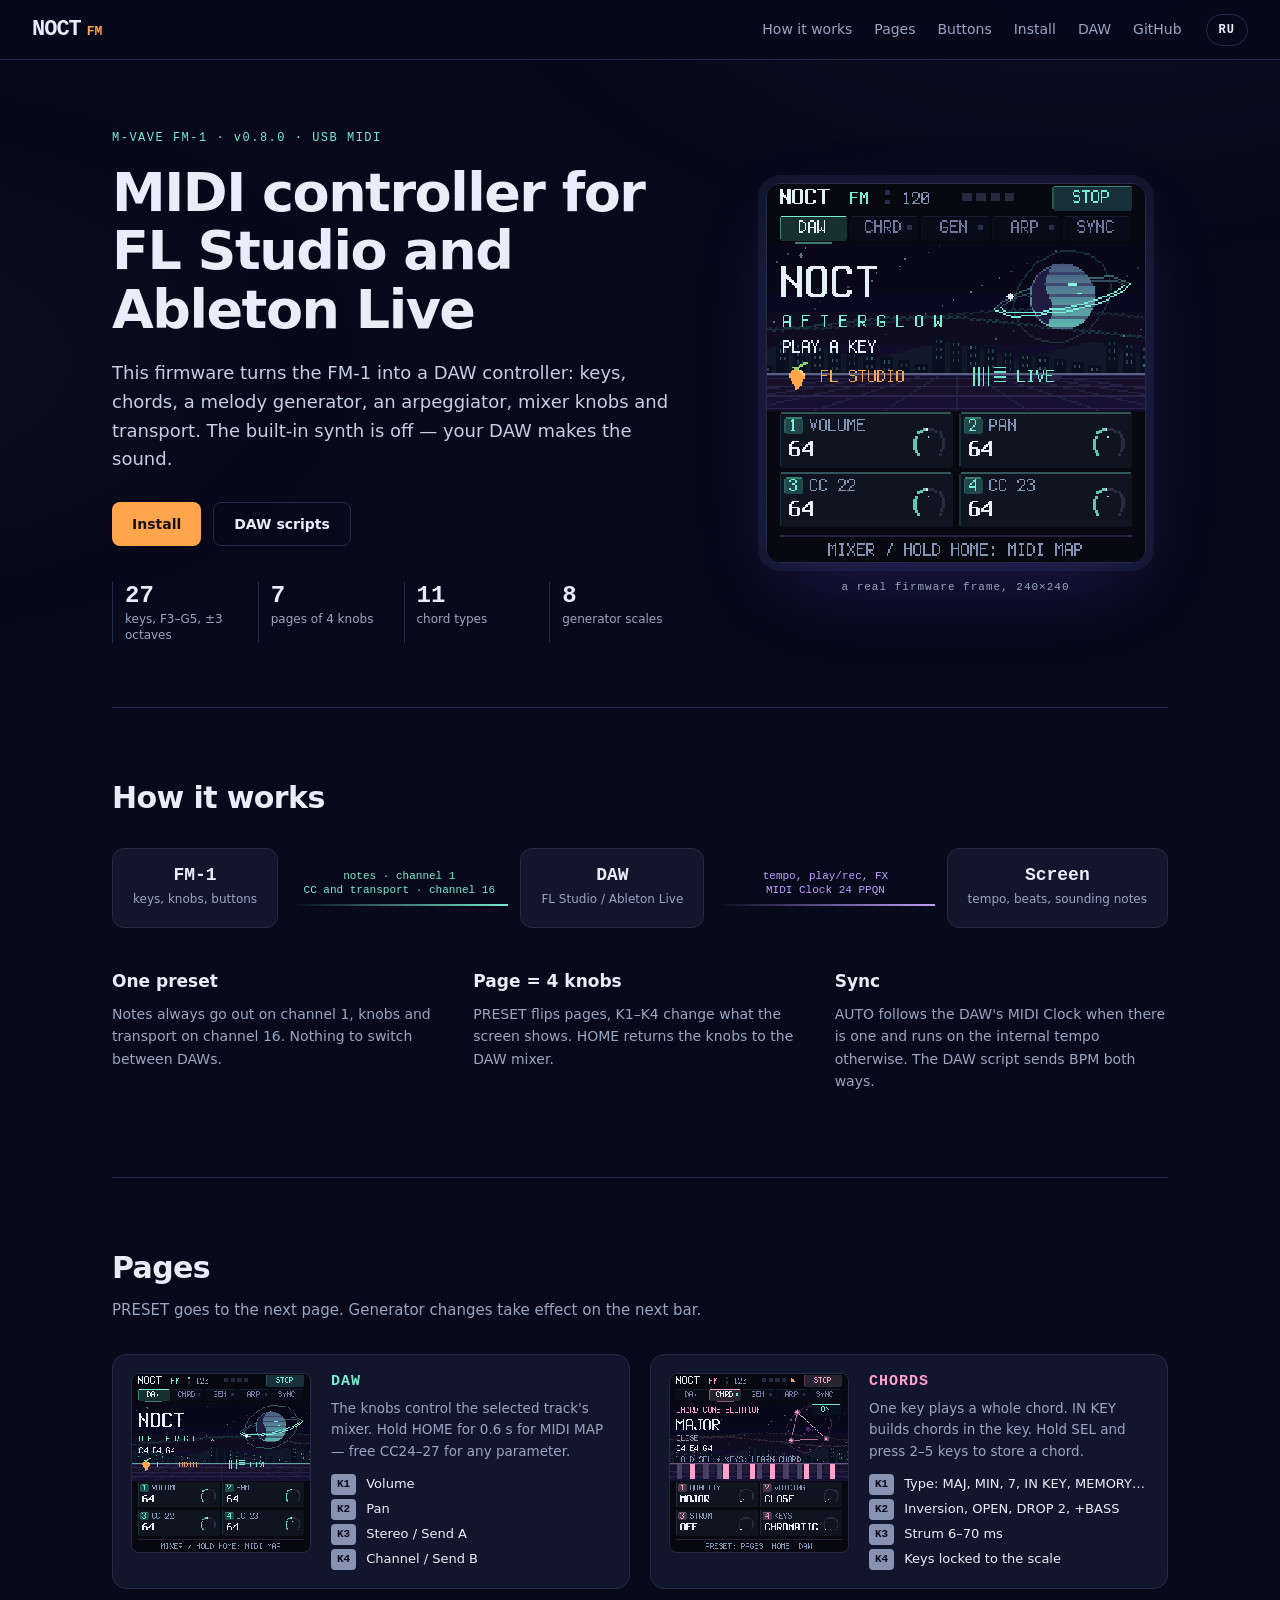
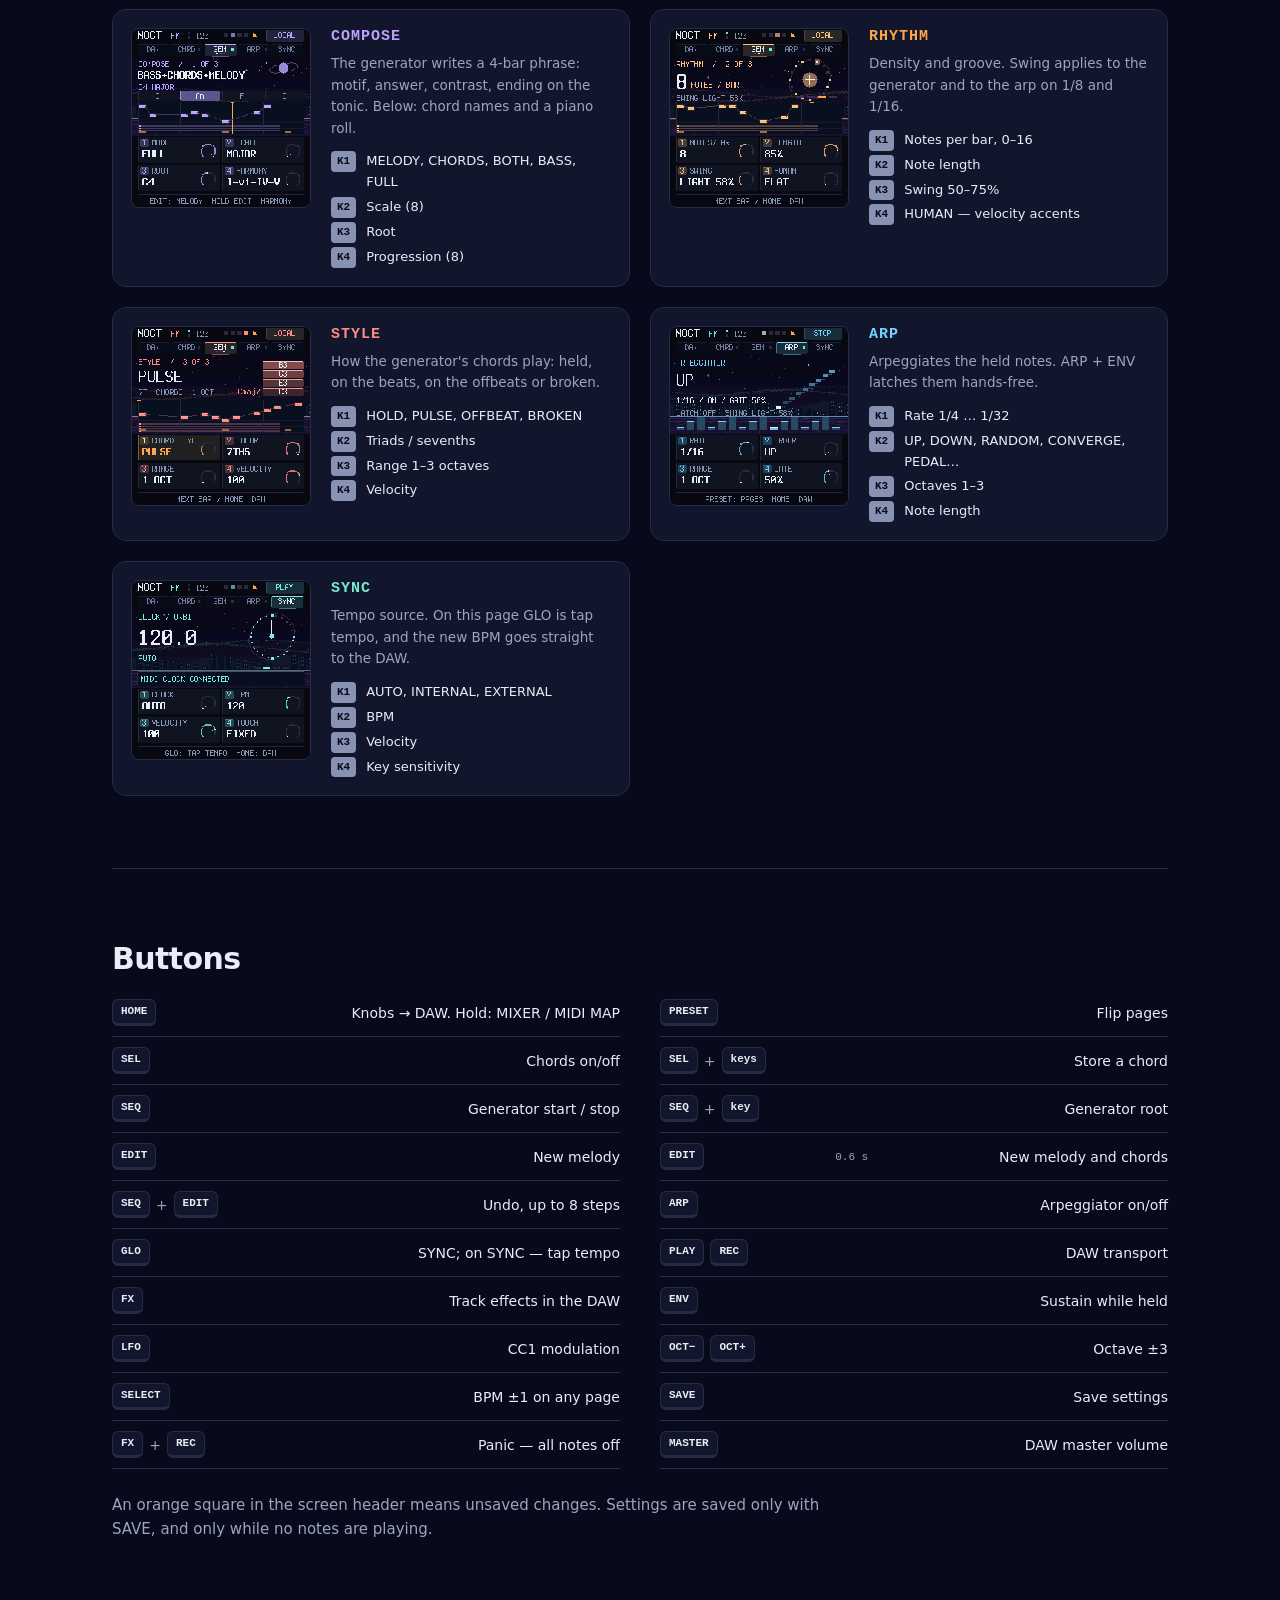
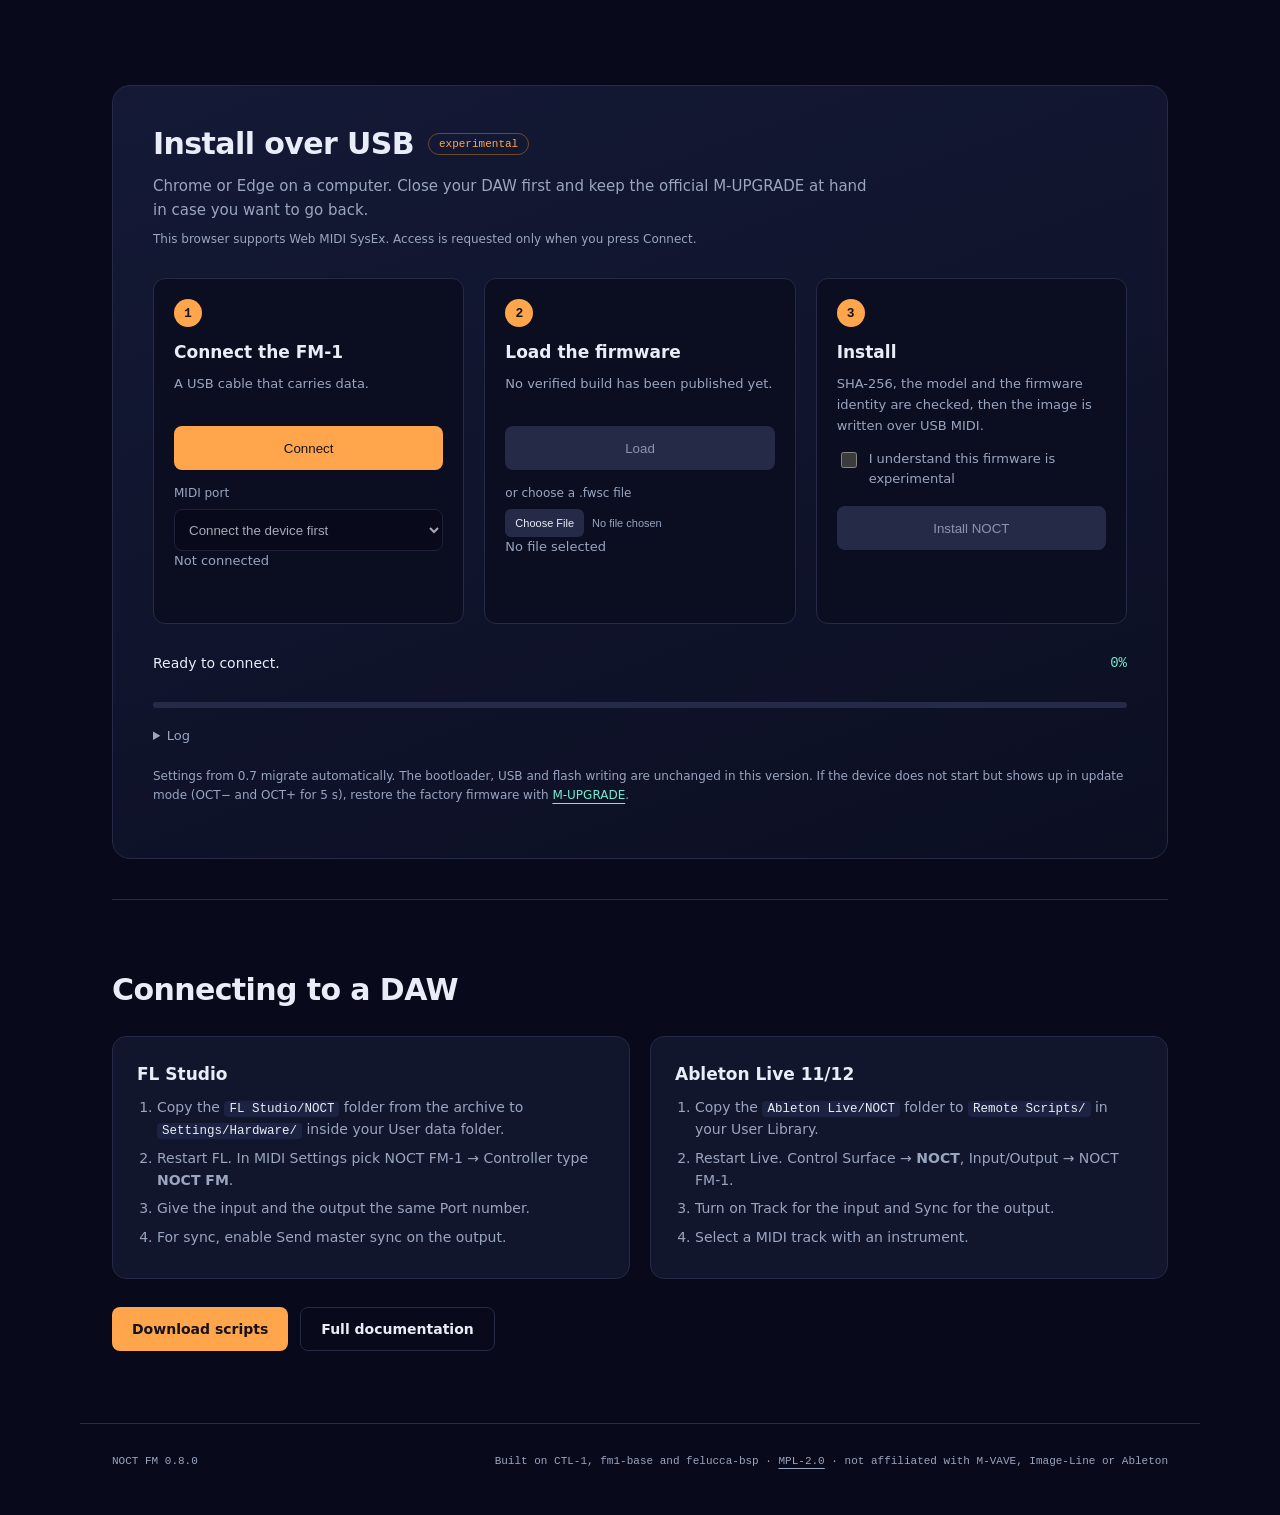
==== site/index.html @ 1947a146 "Site in English by default with a Russian switch English text lives in index.html; i18n.js holds the" ====
<!doctype html>
<html lang="en">
<head>
  <meta charset="utf-8">
  <meta name="viewport" content="width=device-width,initial-scale=1">
  <meta name="theme-color" content="#08091a">
  <meta name="description" content="NOCT FM — MIDI firmware for the M-VAVE FM-1 for FL Studio and Ableton Live. Chords, melody generator, arpeggiator, sync. Install over USB from the browser.">
  <title>NOCT FM — MIDI firmware for the M-VAVE FM-1</title>
  <link rel="stylesheet" href="./style.css?v=4">
  <script>try{if(localStorage.getItem('noct-lang')==='ru')document.documentElement.lang='ru'}catch(e){}</script>
</head>
<body>
  <header class="bar">
    <a class="brand" href="./">NOCT<span>FM</span></a>
    <nav>
      <a href="#how" data-i18n="nav.how">How it works</a>
      <a href="#pages" data-i18n="nav.pages">Pages</a>
      <a href="#buttons" data-i18n="nav.buttons">Buttons</a>
      <a href="#install" data-i18n="nav.install">Install</a>
      <a href="#daw">DAW</a>
      <a href="https://github.com/Joolo09/noct-fm">GitHub</a>
    </nav>
    <button id="lang" class="lang" type="button" aria-label="Русский">RU</button>
  </header>

  <main>
    <section class="hero">
      <div>
        <p class="tag">M-VAVE FM-1 · v0.8.0 · USB MIDI</p>
        <h1 data-i18n="hero.title">MIDI controller for FL&nbsp;Studio and Ableton&nbsp;Live</h1>
        <p class="lead" data-i18n="hero.lead">This firmware turns the FM-1 into a DAW controller: keys, chords, a melody generator, an arpeggiator, mixer knobs and transport. The built-in synth is off — your DAW makes the sound.</p>
        <div class="cta"><a class="btn" href="#install" data-i18n="cta.install">Install</a><a class="btn ghost" href="./downloads/NOCT-DAW-scripts.zip" download data-i18n="cta.scripts">DAW scripts</a></div>
        <ul class="facts">
          <li><b>27</b><span data-i18n="fact.keys">keys, F3–G5, ±3 octaves</span></li>
          <li><b>7</b><span data-i18n="fact.pages">pages of 4 knobs</span></li>
          <li><b>11</b><span data-i18n="fact.chords">chord types</span></li>
          <li><b>8</b><span data-i18n="fact.scales">generator scales</span></li>
        </ul>
      </div>
      <figure class="screen"><img src="./noct-fm.gif" width="240" height="240" alt="FM-1 screen running NOCT"><figcaption data-i18n="hero.caption">a real firmware frame, 240×240</figcaption></figure>
    </section>

    <section id="how">
      <h2 data-i18n="how.title">How it works</h2>
      <div class="flow">
        <div class="node"><b>FM-1</b><span data-i18n="flow.fm1">keys, knobs, buttons</span></div>
        <div class="wire"><span data-i18n="flow.notes">notes · channel 1</span><span data-i18n="flow.cc">CC and transport · channel 16</span><i></i></div>
        <div class="node"><b>DAW</b><span>FL Studio / Ableton Live</span></div>
        <div class="wire back"><span data-i18n="flow.back">tempo, play/rec, FX</span><span>MIDI Clock 24 PPQN</span><i></i></div>
        <div class="node"><b data-i18n="flow.screen">Screen</b><span data-i18n="flow.screen2">tempo, beats, sounding notes</span></div>
      </div>
      <div class="grid3">
        <div><h3 data-i18n="how.1t">One preset</h3><p data-i18n="how.1">Notes always go out on channel 1, knobs and transport on channel 16. Nothing to switch between DAWs.</p></div>
        <div><h3 data-i18n="how.2t">Page = 4 knobs</h3><p data-i18n="how.2">PRESET flips pages, K1–K4 change what the screen shows. HOME returns the knobs to the DAW mixer.</p></div>
        <div><h3 data-i18n="how.3t">Sync</h3><p data-i18n="how.3">AUTO follows the DAW's MIDI Clock when there is one and runs on the internal tempo otherwise. The DAW script sends BPM both ways.</p></div>
      </div>
    </section>

    <section id="pages">
      <h2 data-i18n="pages.title">Pages</h2>
      <p class="sub" data-i18n="pages.sub">PRESET goes to the next page. Generator changes take effect on the next bar.</p>
      <div class="pages">
        <article><img src="./screens/daw.png" width="240" height="240" alt="DAW page" loading="lazy"><div><h3>DAW</h3><p data-i18n="p.daw">The knobs control the selected track's mixer. Hold HOME for 0.6 s for MIDI MAP — free CC24–27 for any parameter.</p><dl><dt>K1</dt><dd data-i18n="p.daw1">Volume</dd><dt>K2</dt><dd data-i18n="p.daw2">Pan</dd><dt>K3</dt><dd>Stereo / Send A</dd><dt>K4</dt><dd data-i18n="p.daw4">Channel / Send B</dd></dl></div></article>
        <article><img src="./screens/chords.png" width="240" height="240" alt="CHORDS page" loading="lazy"><div><h3>CHORDS</h3><p data-i18n="p.chords">One key plays a whole chord. IN KEY builds chords in the key. Hold SEL and press 2–5 keys to store a chord.</p><dl><dt>K1</dt><dd data-i18n="p.chords1">Type: MAJ, MIN, 7, IN KEY, MEMORY…</dd><dt>K2</dt><dd data-i18n="p.chords2">Inversion, OPEN, DROP 2, +BASS</dd><dt>K3</dt><dd data-i18n="p.chords3">Strum 6–70 ms</dd><dt>K4</dt><dd data-i18n="p.chords4">Keys locked to the scale</dd></dl></div></article>
        <article><img src="./screens/compose.png" width="240" height="240" alt="COMPOSE page" loading="lazy"><div><h3>COMPOSE</h3><p data-i18n="p.compose">The generator writes a 4-bar phrase: motif, answer, contrast, ending on the tonic. Below: chord names and a piano roll.</p><dl><dt>K1</dt><dd>MELODY, CHORDS, BOTH, BASS, FULL</dd><dt>K2</dt><dd data-i18n="p.compose2">Scale (8)</dd><dt>K3</dt><dd data-i18n="p.compose3">Root</dd><dt>K4</dt><dd data-i18n="p.compose4">Progression (8)</dd></dl></div></article>
        <article><img src="./screens/rhythm.png" width="240" height="240" alt="RHYTHM page" loading="lazy"><div><h3>RHYTHM</h3><p data-i18n="p.rhythm">Density and groove. Swing applies to the generator and to the arp on 1/8 and 1/16.</p><dl><dt>K1</dt><dd data-i18n="p.rhythm1">Notes per bar, 0–16</dd><dt>K2</dt><dd data-i18n="p.rhythm2">Note length</dd><dt>K3</dt><dd data-i18n="p.rhythm3">Swing 50–75%</dd><dt>K4</dt><dd data-i18n="p.rhythm4">HUMAN — velocity accents</dd></dl></div></article>
        <article><img src="./screens/style.png" width="240" height="240" alt="STYLE page" loading="lazy"><div><h3>STYLE</h3><p data-i18n="p.style">How the generator's chords play: held, on the beats, on the offbeats or broken.</p><dl><dt>K1</dt><dd>HOLD, PULSE, OFFBEAT, BROKEN</dd><dt>K2</dt><dd data-i18n="p.style2">Triads / sevenths</dd><dt>K3</dt><dd data-i18n="p.style3">Range 1–3 octaves</dd><dt>K4</dt><dd>Velocity</dd></dl></div></article>
        <article><img src="./screens/arp.png" width="240" height="240" alt="ARP page" loading="lazy"><div><h3>ARP</h3><p data-i18n="p.arp">Arpeggiates the held notes. ARP + ENV latches them hands-free.</p><dl><dt>K1</dt><dd data-i18n="p.arp1">Rate 1/4 … 1/32</dd><dt>K2</dt><dd>UP, DOWN, RANDOM, CONVERGE, PEDAL…</dd><dt>K3</dt><dd data-i18n="p.arp3">Octaves 1–3</dd><dt>K4</dt><dd data-i18n="p.arp4">Note length</dd></dl></div></article>
        <article><img src="./screens/sync.png" width="240" height="240" alt="SYNC page" loading="lazy"><div><h3>SYNC</h3><p data-i18n="p.sync">Tempo source. On this page GLO is tap tempo, and the new BPM goes straight to the DAW.</p><dl><dt>K1</dt><dd>AUTO, INTERNAL, EXTERNAL</dd><dt>K2</dt><dd>BPM</dd><dt>K3</dt><dd>Velocity</dd><dt>K4</dt><dd data-i18n="p.sync4">Key sensitivity</dd></dl></div></article>
      </div>
    </section>

    <section id="buttons">
      <h2 data-i18n="buttons.title">Buttons</h2>
      <div class="keys">
        <div><kbd>HOME</kbd><span data-i18n="b.home">Knobs → DAW. Hold: MIXER / MIDI MAP</span></div>
        <div><kbd>PRESET</kbd><span data-i18n="b.preset">Flip pages</span></div>
        <div><kbd>SEL</kbd><span data-i18n="b.sel">Chords on/off</span></div>
        <div><kbd>SEL</kbd>+<kbd data-i18n="b.keys">keys</kbd><span data-i18n="b.learn">Store a chord</span></div>
        <div><kbd>SEQ</kbd><span data-i18n="b.seq">Generator start / stop</span></div>
        <div><kbd>SEQ</kbd>+<kbd data-i18n="b.key">key</kbd><span data-i18n="b.root">Generator root</span></div>
        <div><kbd>EDIT</kbd><span data-i18n="b.edit">New melody</span></div>
        <div><kbd>EDIT</kbd> <span class="hold" data-i18n="b.hold">0.6 s</span><span data-i18n="b.edithold">New melody and chords</span></div>
        <div><kbd>SEQ</kbd>+<kbd>EDIT</kbd><span data-i18n="b.undo">Undo, up to 8 steps</span></div>
        <div><kbd>ARP</kbd><span data-i18n="b.arp">Arpeggiator on/off</span></div>
        <div><kbd>GLO</kbd><span data-i18n="b.glo">SYNC; on SYNC — tap tempo</span></div>
        <div><kbd>PLAY</kbd> <kbd>REC</kbd><span data-i18n="b.transport">DAW transport</span></div>
        <div><kbd>FX</kbd><span data-i18n="b.fx">Track effects in the DAW</span></div>
        <div><kbd>ENV</kbd><span data-i18n="b.env">Sustain while held</span></div>
        <div><kbd>LFO</kbd><span data-i18n="b.lfo">CC1 modulation</span></div>
        <div><kbd>OCT−</kbd> <kbd>OCT+</kbd><span data-i18n="b.oct">Octave ±3</span></div>
        <div><kbd>SELECT</kbd><span data-i18n="b.select">BPM ±1 on any page</span></div>
        <div><kbd>SAVE</kbd><span data-i18n="b.save">Save settings</span></div>
        <div><kbd>FX</kbd>+<kbd>REC</kbd><span data-i18n="b.panic">Panic — all notes off</span></div>
        <div><kbd>MASTER</kbd><span data-i18n="b.master">DAW master volume</span></div>
      </div>
      <p class="sub" data-i18n="buttons.sub">An orange square in the screen header means unsaved changes. Settings are saved only with SAVE, and only while no notes are playing.</p>
    </section>

    <section id="install" class="installer" aria-labelledby="install-title">
      <div class="head"><h2 id="install-title" data-i18n="inst.title">Install over USB</h2><span class="badge" data-i18n="inst.badge">experimental</span></div>
      <p class="sub" data-i18n="inst.sub">Chrome or Edge on a computer. Close your DAW first and keep the official M-UPGRADE at hand in case you want to go back.</p>
      <p id="compatibility" class="small"></p>
      <div class="steps">
        <article><span class="n">1</span><h3 data-i18n="inst.1t">Connect the FM-1</h3><p data-i18n="inst.1">A USB cable that carries data.</p><button id="connect" data-i18n="inst.connect">Connect</button><label for="ports" class="small" data-i18n="inst.port">MIDI port</label><select id="ports" disabled><option data-i18n="inst.portwait">Connect the device first</option></select><p id="device" class="small">Not connected</p></article>
        <article><span class="n">2</span><h3 data-i18n="inst.2t">Load the firmware</h3><p id="build">Checking the build…</p><button id="load" disabled data-i18n="inst.load">Load</button><label for="file" class="small" data-i18n="inst.file">or choose a .fwsc file</label><input id="file" type="file" accept=".fwsc" disabled><p id="package" class="small">No file selected</p></article>
        <article><span class="n">3</span><h3 data-i18n="inst.3t">Install</h3><p data-i18n="inst.3">SHA-256, the model and the firmware identity are checked, then the image is written over USB MIDI.</p><label class="ack"><input id="ack" type="checkbox"> <span data-i18n="inst.ack">I understand this firmware is experimental</span></label><button id="install" disabled data-i18n="inst.go">Install NOCT</button></article>
      </div>
      <div class="status"><div class="line"><p id="status" role="status" aria-live="polite">Ready to connect.</p><span id="percent">0%</span></div><progress id="progress" max="100" value="0" aria-label="Install progress"></progress><p id="error" role="alert"></p><details><summary data-i18n="inst.log">Log</summary><pre id="log">NOCT FM installer ready.</pre><button id="save-log" class="secondary" data-i18n="inst.savelog">Download log</button></details></div>
      <p class="small" data-i18n="inst.note">Settings from 0.7 migrate automatically. The bootloader, USB and flash writing are unchanged in this version. If the device does not start but shows up in update mode (OCT− and OCT+ for 5 s), restore the factory firmware with <a href="https://www.m-vave.com/product?id=fm-1" target="_blank" rel="noopener">M-UPGRADE</a>.</p>
    </section>

    <section id="daw">
      <h2 data-i18n="daw.title">Connecting to a DAW</h2>
      <div class="grid2">
        <div class="card"><h3>FL Studio</h3><ol data-i18n="daw.fl"><li>Copy the <code>FL Studio/NOCT</code> folder from the archive to <code>Settings/Hardware/</code> inside your User data folder.</li><li>Restart FL. In MIDI Settings pick NOCT FM-1 → Controller type <b>NOCT FM</b>.</li><li>Give the input and the output the same Port number.</li><li>For sync, enable Send master sync on the output.</li></ol></div>
        <div class="card"><h3>Ableton Live 11/12</h3><ol data-i18n="daw.live"><li>Copy the <code>Ableton Live/NOCT</code> folder to <code>Remote Scripts/</code> in your User Library.</li><li>Restart Live. Control Surface → <b>NOCT</b>, Input/Output → NOCT FM-1.</li><li>Turn on Track for the input and Sync for the output.</li><li>Select a MIDI track with an instrument.</li></ol></div>
      </div>
      <div class="cta"><a class="btn" href="./downloads/NOCT-DAW-scripts.zip" download data-i18n="daw.scripts">Download scripts</a><a class="btn ghost" href="https://github.com/Joolo09/noct-fm#readme" data-i18n="daw.docs">Full documentation</a></div>
    </section>
  </main>

  <footer><span>NOCT FM 0.8.0</span><span data-i18n="footer">Built on CTL-1, fm1-base and felucca-bsp · <a href="./LICENSE">MPL-2.0</a> · not affiliated with M-VAVE, Image-Line or Ableton</span></footer>
  <script type="module" src="./installer.js?v=3"></script>
</body>
</html>
---- site/style.css ----
:root{color-scheme:dark;--bg:#08091a;--bg2:#0e1124;--panel:#12162c;--line:#252b47;--text:#e8edf7;--muted:#9aa5c0;--hot:#ffa64d;--mint:#77ebcf;--violet:#bea0ff;--pink:#ffa1cd;--mono:ui-monospace,SFMono-Regular,Menlo,Consolas,monospace}
*{box-sizing:border-box}
html{scroll-behavior:smooth;scroll-padding-top:72px}
body{margin:0;background:var(--bg);color:var(--text);font:16px/1.6 system-ui,-apple-system,"Segoe UI",sans-serif;-webkit-font-smoothing:antialiased}
body::before{content:"";position:fixed;inset:0;z-index:-1;pointer-events:none;background:radial-gradient(900px 500px at 85% -10%,#2a1d5233,transparent 70%),radial-gradient(700px 400px at -10% 40%,#123a4a22,transparent 70%)}
a{color:inherit;text-underline-offset:4px}
a:focus-visible,button:focus-visible,input:focus-visible,select:focus-visible,summary:focus-visible{outline:2px solid var(--mint);outline-offset:4px}
main,footer,.bar{max-width:1120px;margin:0 auto;padding-left:32px;padding-right:32px}
section{padding:72px 0;border-top:1px solid var(--line)}
section.hero{border-top:0}

.bar{position:sticky;top:0;z-index:10;display:flex;align-items:center;gap:24px;height:60px;max-width:none;background:#08091ad9;backdrop-filter:blur(10px);border-bottom:1px solid var(--line)}
.brand{font:700 22px/1 var(--mono);letter-spacing:-1px;text-decoration:none}
.brand span{color:var(--hot);font-size:13px;margin-left:6px;letter-spacing:0}
.bar nav{margin-left:auto;display:flex;gap:22px;font-size:14px}
.bar nav a{color:var(--muted);text-decoration:none}
.bar nav a:hover{color:var(--text)}

.hero{display:grid;grid-template-columns:1.15fr .85fr;gap:56px;align-items:center;padding:72px 0 64px}
.tag{font:12px/1 var(--mono);letter-spacing:1.5px;color:var(--mint);margin:0 0 20px}
h1{font-size:clamp(34px,4.6vw,54px);line-height:1.08;letter-spacing:-1.5px;margin:0 0 20px;font-weight:700}
.lead{font-size:18px;color:#c6cee2;margin:0 0 28px;max-width:560px}
.cta{display:flex;gap:12px;flex-wrap:wrap}
.btn{display:inline-flex;align-items:center;justify-content:center;min-height:44px;padding:0 20px;border-radius:8px;background:var(--hot);color:#16121a;font-weight:650;font-size:14px;text-decoration:none;transition:transform .15s,filter .15s}
.btn:hover{filter:brightness(1.08);transform:translateY(-1px)}
.btn.ghost{background:transparent;color:var(--text);border:1px solid var(--line)}
.btn.ghost:hover{border-color:var(--muted)}
.facts{list-style:none;padding:0;margin:36px 0 0;display:grid;grid-template-columns:repeat(4,1fr);gap:8px}
.facts li{font-size:12px;color:var(--muted);line-height:1.35;border-left:1px solid var(--line);padding-left:12px}
.facts b{display:block;font:700 24px/1.2 var(--mono);color:var(--text)}
.screen{margin:0;justify-self:center;width:100%;max-width:380px}
.screen img{display:block;width:100%;height:auto;image-rendering:pixelated;border-radius:14px;border:1px solid var(--line);box-shadow:0 30px 80px -20px #6b4cff40,0 0 0 8px #12162c}
.screen figcaption{text-align:center;margin-top:18px;font:11px var(--mono);color:var(--muted);letter-spacing:1px}

h2{font-size:30px;letter-spacing:-.6px;margin:0 0 12px;line-height:1.2}
h3{font-size:17px;margin:0 0 8px}
.sub{color:var(--muted);font-size:15px;margin:0 0 32px;max-width:720px}
p{margin:0 0 12px}

.flow{display:grid;grid-template-columns:auto 1fr auto 1fr auto;align-items:center;gap:0;margin:32px 0 40px}
.node{background:var(--panel);border:1px solid var(--line);border-radius:12px;padding:16px 20px;text-align:center;min-width:150px}
.node b{display:block;font:700 18px var(--mono)}
.node span{font-size:12px;color:var(--muted)}
.wire{position:relative;display:flex;flex-direction:column;align-items:center;gap:2px;padding:0 12px;font:11px var(--mono);color:var(--mint)}
.wire i{position:relative;display:block;width:100%;height:2px;margin-top:6px;background:linear-gradient(90deg,transparent,var(--mint),transparent);background-size:200% 100%;animation:flow 1.6s linear infinite}
.wire.back{color:var(--violet)}
.wire.back i{background-image:linear-gradient(90deg,transparent,var(--violet),transparent);animation-direction:reverse}
@keyframes flow{from{background-position:100% 0}to{background-position:-100% 0}}
.grid3{display:grid;grid-template-columns:repeat(3,1fr);gap:28px}
.grid3 p,.card li{font-size:14px;color:var(--muted)}

.pages{display:grid;grid-template-columns:repeat(2,1fr);gap:20px}
.pages article{display:grid;grid-template-columns:180px 1fr;gap:20px;background:var(--panel);border:1px solid var(--line);border-radius:14px;padding:18px;transition:border-color .2s}
.pages article:hover{border-color:#3b4370}
.pages img{width:180px;height:180px;image-rendering:pixelated;border-radius:8px;border:1px solid var(--line)}
.pages h3{font:700 15px var(--mono);letter-spacing:1px;color:var(--hot)}
.pages article:nth-child(2) h3{color:var(--pink)}
.pages article:nth-child(3) h3{color:var(--violet)}
.pages article:nth-child(5) h3{color:#ff8c80}
.pages article:nth-child(6) h3{color:#74d3ff}
.pages article:nth-child(7) h3,.pages article:nth-child(1) h3{color:var(--mint)}
.pages p{font-size:13.5px;color:var(--muted)}
dl{display:grid;grid-template-columns:auto 1fr;gap:4px 10px;margin:10px 0 0;font-size:13px}
dt{font:700 11px/1.9 var(--mono);color:var(--bg);background:#8892b3;border-radius:4px;padding:0 6px;align-self:start}
dd{margin:0;color:var(--text)}

.keys{display:grid;grid-template-columns:repeat(2,1fr);gap:0 40px;margin-bottom:24px}
.keys div{display:flex;align-items:center;gap:6px;padding:10px 0;border-bottom:1px solid var(--line);font-size:14px;color:var(--muted)}
.keys span{margin-left:auto;text-align:right;color:var(--text)}
kbd{font:700 11px/1 var(--mono);padding:6px 8px;border-radius:6px;background:var(--panel);border:1px solid var(--line);border-bottom-width:3px;color:var(--text);white-space:nowrap}

.installer{background:linear-gradient(160deg,#141936,#0c0f22);border:1px solid var(--line);border-radius:18px;padding:40px;margin:40px 0}
.installer .head{display:flex;align-items:center;gap:14px;flex-wrap:wrap}
.installer .head h2{margin:0}
.badge{font:11px var(--mono);color:var(--hot);border:1px solid #6b4a2b;border-radius:20px;padding:4px 10px}
.installer .sub{margin:12px 0 8px}
.steps{display:grid;grid-template-columns:repeat(3,minmax(0,1fr));gap:20px;margin:28px 0}
.steps article{background:#0b0e20;border:1px solid var(--line);border-radius:12px;padding:20px;min-width:0}
.steps p{font-size:13px;color:var(--muted);min-height:40px}
.n{display:inline-grid;place-items:center;width:28px;height:28px;border-radius:50%;background:var(--hot);color:#16121a;font:700 13px var(--mono);margin-bottom:12px}
button{border:0;border-radius:8px;padding:12px 16px;font:650 14px/1.3 inherit;background:var(--hot);color:#16121a;cursor:pointer;min-height:44px;width:100%}
button:hover:not(:disabled){filter:brightness(1.08)}
button:disabled{cursor:not-allowed;background:#252b47;color:#8a94b0}
label.small{display:block;margin:14px 0 6px}
.small{font-size:12px;color:var(--muted);overflow-wrap:anywhere}
.small a{color:var(--mint)}
select{background:var(--bg);color:var(--text);border:1px solid var(--line);border-radius:8px;padding:10px;width:100%;min-height:42px}
input[type=file]{width:100%;font-size:11px;color:var(--muted)}
input[type=file]::file-selector-button{background:#252b47;color:var(--text);border:0;border-radius:6px;padding:8px 10px;margin-right:8px}
.ack{display:flex;gap:9px;font-size:13px;color:var(--muted);margin:4px 0 16px;align-items:flex-start}
.ack input{accent-color:var(--mint);margin-top:3px;flex-shrink:0;width:16px;height:16px}
.status{margin-bottom:20px}
.status .line{display:flex;justify-content:space-between;gap:20px;font-size:14px}
#percent{font-family:var(--mono);color:var(--mint)}
progress{width:100%;height:6px;border-radius:3px;overflow:hidden;accent-color:var(--mint)}
progress::-webkit-progress-bar{background:#252b47}
progress::-webkit-progress-value{background:var(--mint)}
#error{color:#ff9caa;font-size:13px;overflow-wrap:anywhere}
#error:empty{display:none}
details{margin-top:14px}
summary{cursor:pointer;color:var(--muted);font-size:13px}
pre{background:var(--bg);border-radius:8px;padding:14px;white-space:pre-wrap;overflow-wrap:anywhere;max-height:260px;overflow:auto;color:var(--muted);font:11px/1.8 var(--mono)}
.secondary{width:auto;background:#252b47;color:var(--text)}

.grid2{display:grid;grid-template-columns:1fr 1fr;gap:20px;margin:28px 0}
.card{background:var(--panel);border:1px solid var(--line);border-radius:14px;padding:24px}
.card ol{margin:0;padding-left:20px}
.card li{margin:6px 0}
code{font:12.5px var(--mono);background:#1c2242;border-radius:4px;padding:1px 5px;color:var(--text)}

footer{display:flex;justify-content:space-between;gap:20px;padding-top:28px;padding-bottom:40px;border-top:1px solid var(--line);font:11px/1.7 var(--mono);color:var(--muted)}

@media(max-width:900px){
  .hero{grid-template-columns:1fr;gap:40px;padding-top:48px}
  .screen{max-width:320px}
  .facts{grid-template-columns:repeat(2,1fr);row-gap:18px}
  .flow{grid-template-columns:1fr;gap:6px}
  .wire{padding:8px 0}
  .wire i{width:2px;height:24px;background:linear-gradient(180deg,transparent,var(--mint),transparent)}
  .wire.back i{background:linear-gradient(180deg,transparent,var(--violet),transparent)}
  .grid3,.pages,.keys,.grid2,.steps{grid-template-columns:1fr}
  .bar nav a:not(:last-child){display:none}
  .bar nav{margin-left:auto}
}
@media(max-width:560px){
  main,footer,.bar{padding-left:18px;padding-right:18px}
  section{padding:52px 0}
  .pages article{grid-template-columns:1fr}
  .pages img{width:100%;height:auto;max-width:240px}
  .installer{padding:22px;margin:52px 0}
  footer{display:block}
  footer span{display:block;margin:6px 0}
}
@media(prefers-reduced-motion:reduce){
  html{scroll-behavior:auto}
  .wire i{animation:none}
  .screen img{content:url('./still.png')}
  *{transition:none!important}
}
.lang{width:auto;min-height:32px;padding:0 12px;border-radius:16px;background:transparent;border:1px solid var(--line);color:var(--text);font:700 12px var(--mono);letter-spacing:1px}
.lang:hover:not(:disabled){border-color:var(--mint);color:var(--mint);filter:none}
.keys .hold{font:11px var(--mono);color:var(--muted)}
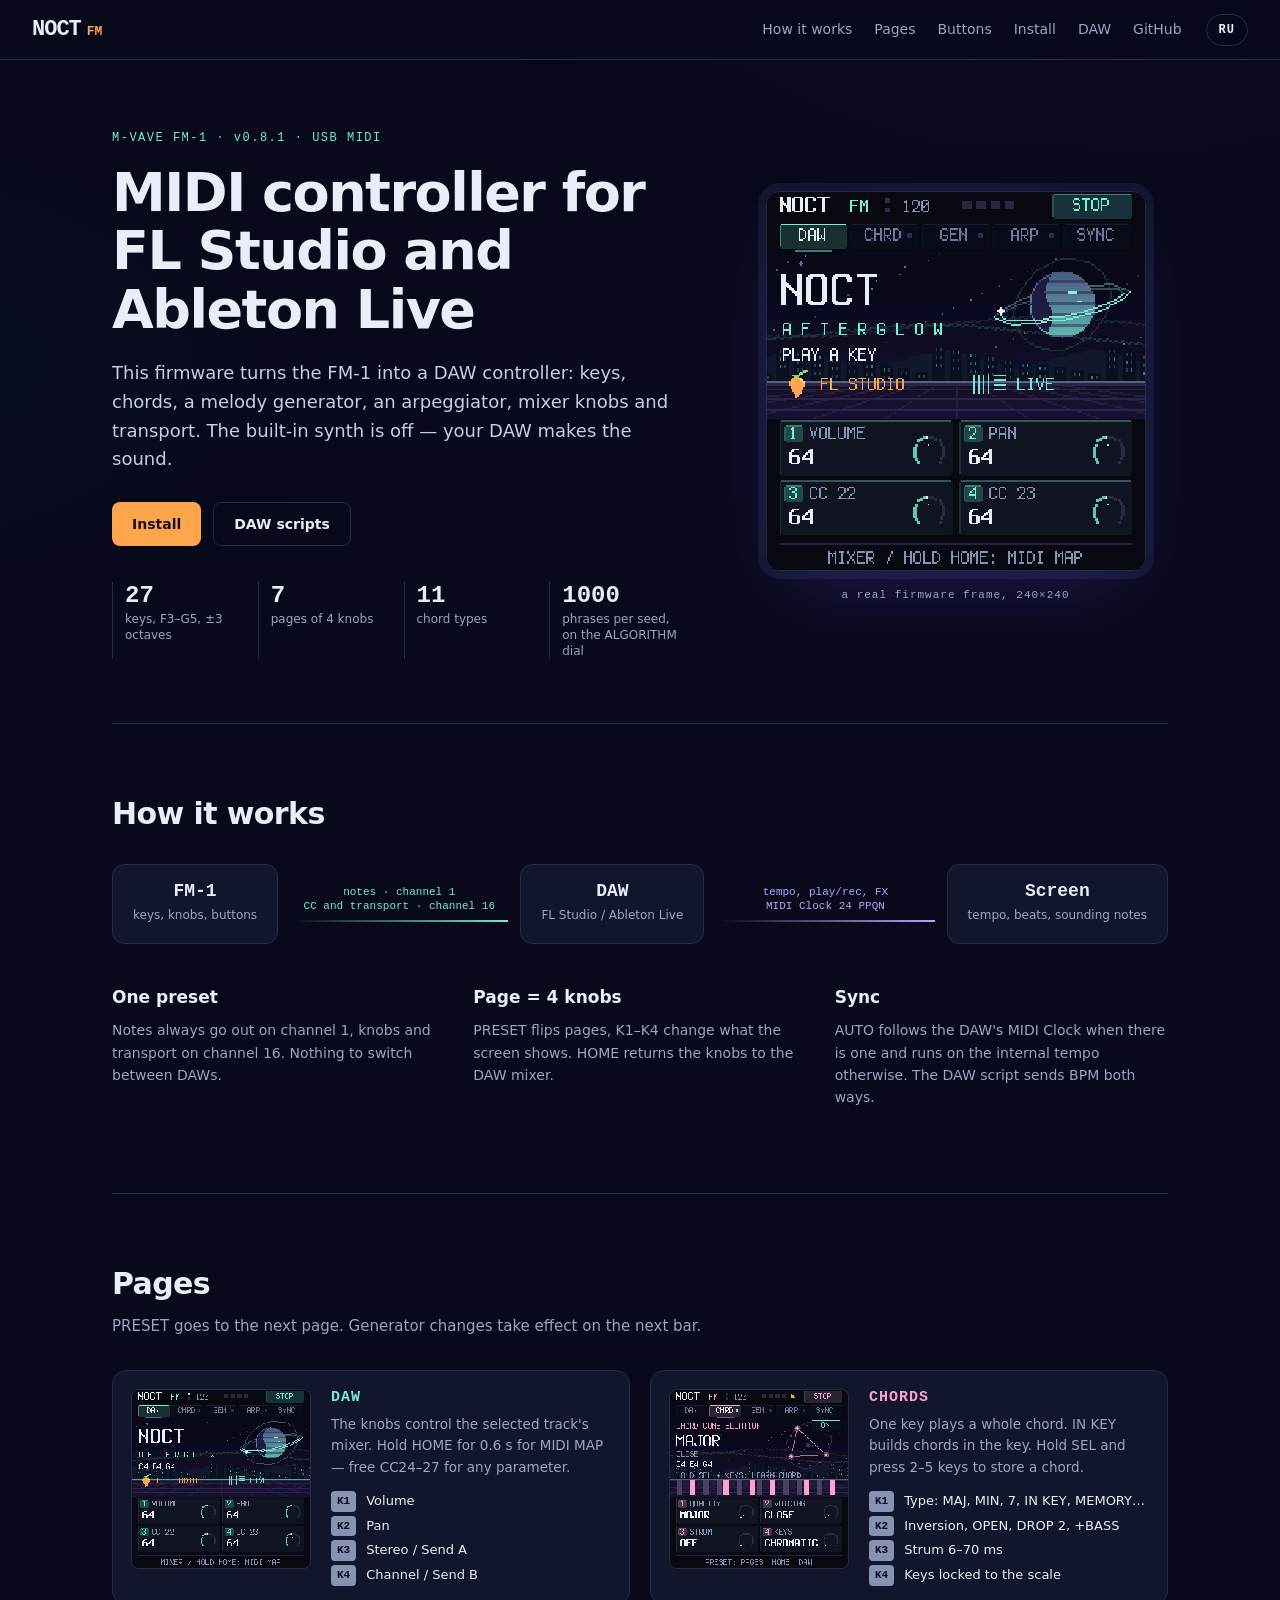
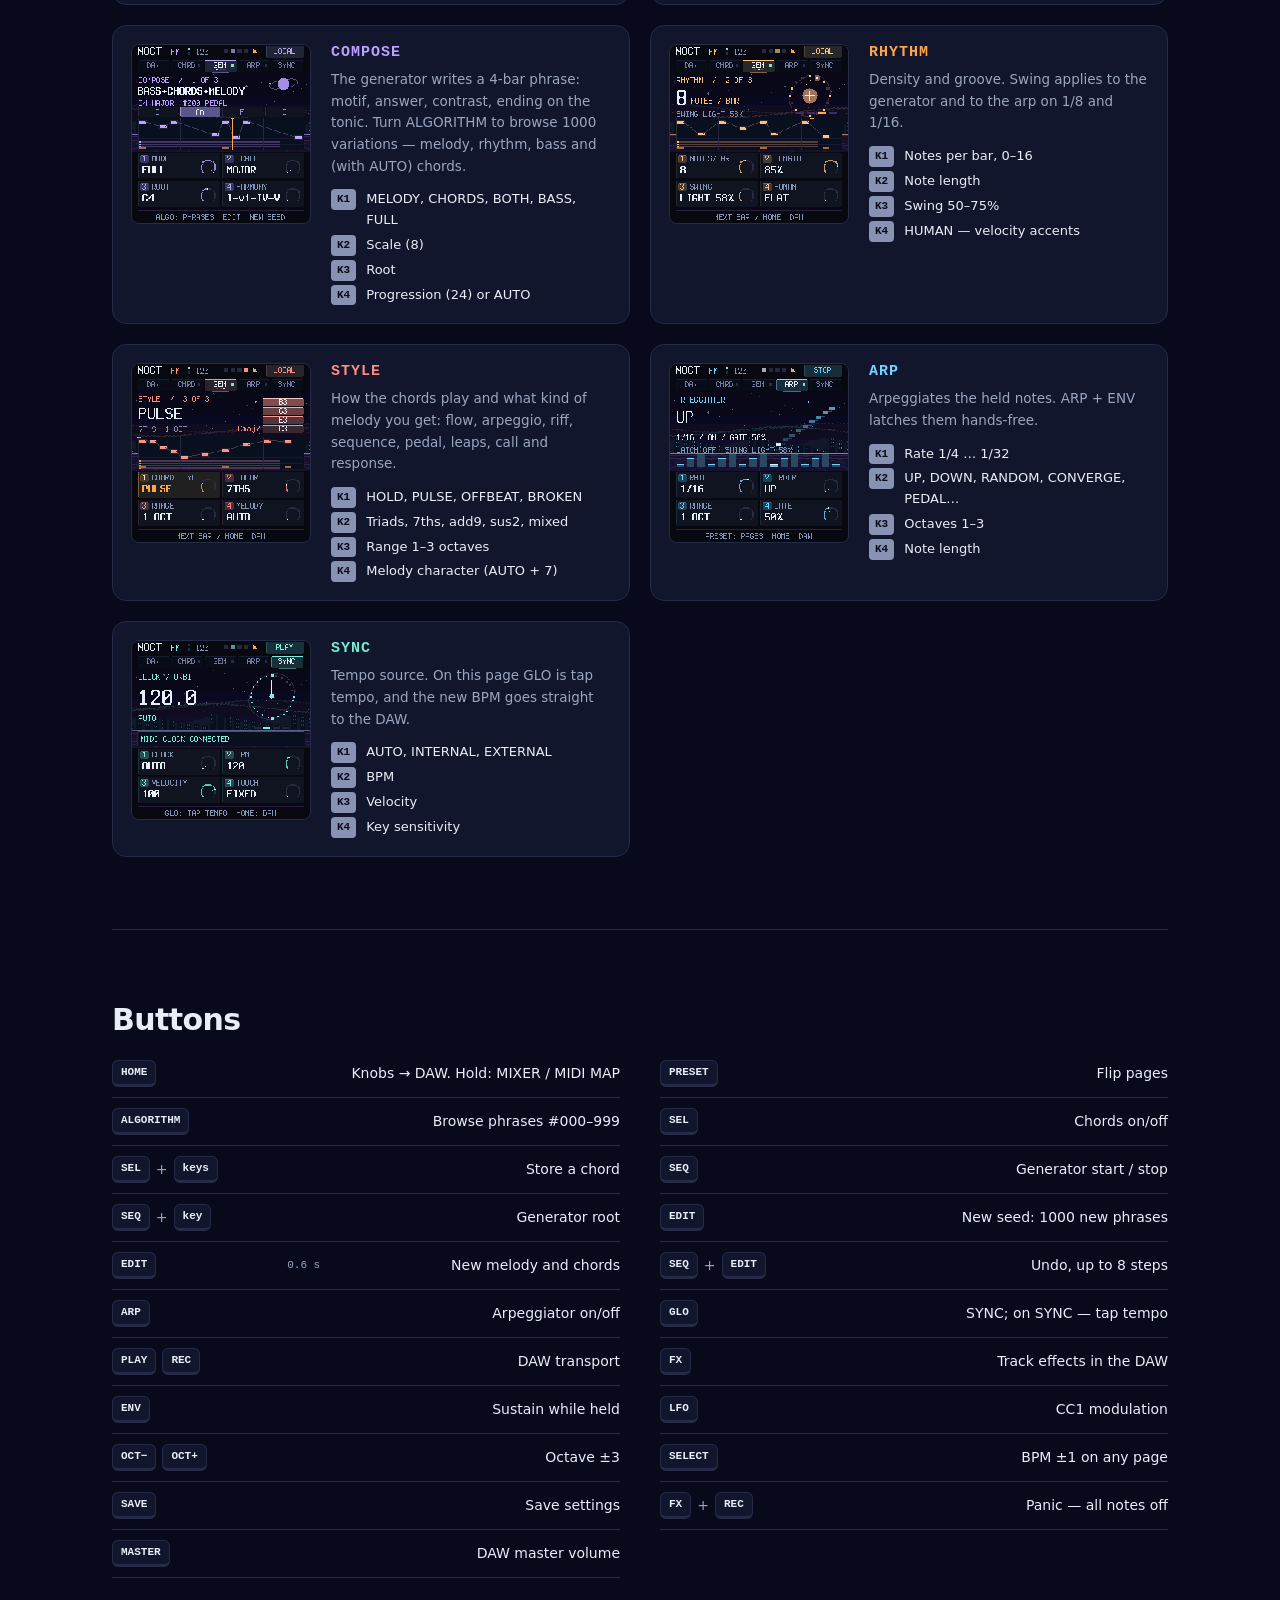
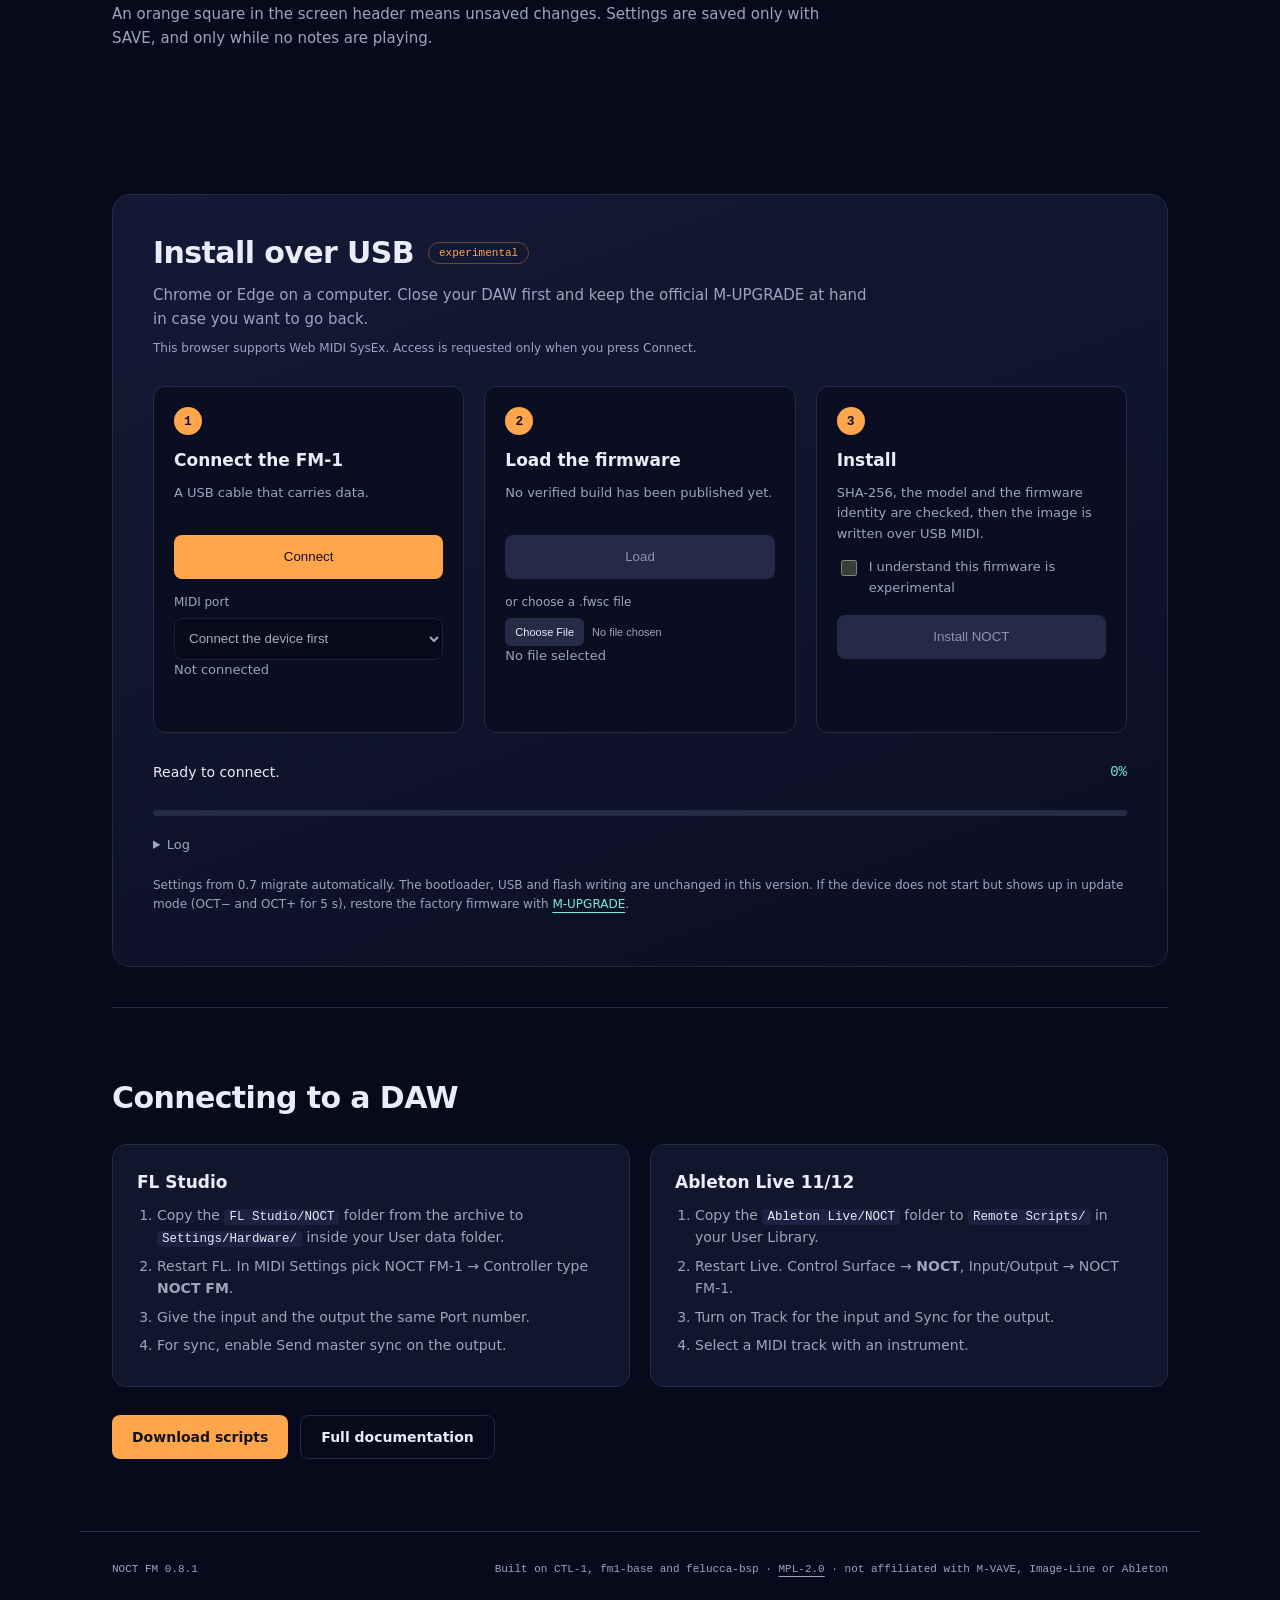
==== commit 8c8de075: "NOCT 0.8.1: ALGORITHM phrase browser and a far more varied generator ALGORITHM no longer repeats a p" ====
--- a/site/index.html
+++ b/site/index.html
@@ -26,7 +26,7 @@
   <main>
     <section class="hero">
       <div>
-        <p class="tag">M-VAVE FM-1 · v0.8.0 · USB MIDI</p>
+        <p class="tag">M-VAVE FM-1 · v0.8.1 · USB MIDI</p>
         <h1 data-i18n="hero.title">MIDI controller for FL&nbsp;Studio and Ableton&nbsp;Live</h1>
         <p class="lead" data-i18n="hero.lead">This firmware turns the FM-1 into a DAW controller: keys, chords, a melody generator, an arpeggiator, mixer knobs and transport. The built-in synth is off — your DAW makes the sound.</p>
         <div class="cta"><a class="btn" href="#install" data-i18n="cta.install">Install</a><a class="btn ghost" href="./downloads/NOCT-DAW-scripts.zip" download data-i18n="cta.scripts">DAW scripts</a></div>
@@ -34,7 +34,7 @@
           <li><b>27</b><span data-i18n="fact.keys">keys, F3–G5, ±3 octaves</span></li>
           <li><b>7</b><span data-i18n="fact.pages">pages of 4 knobs</span></li>
           <li><b>11</b><span data-i18n="fact.chords">chord types</span></li>
-          <li><b>8</b><span data-i18n="fact.scales">generator scales</span></li>
+          <li><b>1000</b><span data-i18n="fact.phrases">phrases per seed, on the ALGORITHM dial</span></li>
         </ul>
       </div>
       <figure class="screen"><img src="./noct-fm.gif" width="240" height="240" alt="FM-1 screen running NOCT"><figcaption data-i18n="hero.caption">a real firmware frame, 240×240</figcaption></figure>
@@ -62,9 +62,9 @@
       <div class="pages">
         <article><img src="./screens/daw.png" width="240" height="240" alt="DAW page" loading="lazy"><div><h3>DAW</h3><p data-i18n="p.daw">The knobs control the selected track's mixer. Hold HOME for 0.6 s for MIDI MAP — free CC24–27 for any parameter.</p><dl><dt>K1</dt><dd data-i18n="p.daw1">Volume</dd><dt>K2</dt><dd data-i18n="p.daw2">Pan</dd><dt>K3</dt><dd>Stereo / Send A</dd><dt>K4</dt><dd data-i18n="p.daw4">Channel / Send B</dd></dl></div></article>
         <article><img src="./screens/chords.png" width="240" height="240" alt="CHORDS page" loading="lazy"><div><h3>CHORDS</h3><p data-i18n="p.chords">One key plays a whole chord. IN KEY builds chords in the key. Hold SEL and press 2–5 keys to store a chord.</p><dl><dt>K1</dt><dd data-i18n="p.chords1">Type: MAJ, MIN, 7, IN KEY, MEMORY…</dd><dt>K2</dt><dd data-i18n="p.chords2">Inversion, OPEN, DROP 2, +BASS</dd><dt>K3</dt><dd data-i18n="p.chords3">Strum 6–70 ms</dd><dt>K4</dt><dd data-i18n="p.chords4">Keys locked to the scale</dd></dl></div></article>
-        <article><img src="./screens/compose.png" width="240" height="240" alt="COMPOSE page" loading="lazy"><div><h3>COMPOSE</h3><p data-i18n="p.compose">The generator writes a 4-bar phrase: motif, answer, contrast, ending on the tonic. Below: chord names and a piano roll.</p><dl><dt>K1</dt><dd>MELODY, CHORDS, BOTH, BASS, FULL</dd><dt>K2</dt><dd data-i18n="p.compose2">Scale (8)</dd><dt>K3</dt><dd data-i18n="p.compose3">Root</dd><dt>K4</dt><dd data-i18n="p.compose4">Progression (8)</dd></dl></div></article>
+        <article><img src="./screens/compose.png" width="240" height="240" alt="COMPOSE page" loading="lazy"><div><h3>COMPOSE</h3><p data-i18n="p.compose">The generator writes a 4-bar phrase: motif, answer, contrast, ending on the tonic. Turn ALGORITHM to browse 1000 variations — melody, rhythm, bass and (with AUTO) chords.</p><dl><dt>K1</dt><dd>MELODY, CHORDS, BOTH, BASS, FULL</dd><dt>K2</dt><dd data-i18n="p.compose2">Scale (8)</dd><dt>K3</dt><dd data-i18n="p.compose3">Root</dd><dt>K4</dt><dd data-i18n="p.compose4">Progression (24) or AUTO</dd></dl></div></article>
         <article><img src="./screens/rhythm.png" width="240" height="240" alt="RHYTHM page" loading="lazy"><div><h3>RHYTHM</h3><p data-i18n="p.rhythm">Density and groove. Swing applies to the generator and to the arp on 1/8 and 1/16.</p><dl><dt>K1</dt><dd data-i18n="p.rhythm1">Notes per bar, 0–16</dd><dt>K2</dt><dd data-i18n="p.rhythm2">Note length</dd><dt>K3</dt><dd data-i18n="p.rhythm3">Swing 50–75%</dd><dt>K4</dt><dd data-i18n="p.rhythm4">HUMAN — velocity accents</dd></dl></div></article>
-        <article><img src="./screens/style.png" width="240" height="240" alt="STYLE page" loading="lazy"><div><h3>STYLE</h3><p data-i18n="p.style">How the generator's chords play: held, on the beats, on the offbeats or broken.</p><dl><dt>K1</dt><dd>HOLD, PULSE, OFFBEAT, BROKEN</dd><dt>K2</dt><dd data-i18n="p.style2">Triads / sevenths</dd><dt>K3</dt><dd data-i18n="p.style3">Range 1–3 octaves</dd><dt>K4</dt><dd>Velocity</dd></dl></div></article>
+        <article><img src="./screens/style.png" width="240" height="240" alt="STYLE page" loading="lazy"><div><h3>STYLE</h3><p data-i18n="p.style">How the chords play and what kind of melody you get: flow, arpeggio, riff, sequence, pedal, leaps, call and response.</p><dl><dt>K1</dt><dd>HOLD, PULSE, OFFBEAT, BROKEN</dd><dt>K2</dt><dd data-i18n="p.style2">Triads, 7ths, add9, sus2, mixed</dd><dt>K3</dt><dd data-i18n="p.style3">Range 1–3 octaves</dd><dt>K4</dt><dd data-i18n="p.style4">Melody character (AUTO + 7)</dd></dl></div></article>
         <article><img src="./screens/arp.png" width="240" height="240" alt="ARP page" loading="lazy"><div><h3>ARP</h3><p data-i18n="p.arp">Arpeggiates the held notes. ARP + ENV latches them hands-free.</p><dl><dt>K1</dt><dd data-i18n="p.arp1">Rate 1/4 … 1/32</dd><dt>K2</dt><dd>UP, DOWN, RANDOM, CONVERGE, PEDAL…</dd><dt>K3</dt><dd data-i18n="p.arp3">Octaves 1–3</dd><dt>K4</dt><dd data-i18n="p.arp4">Note length</dd></dl></div></article>
         <article><img src="./screens/sync.png" width="240" height="240" alt="SYNC page" loading="lazy"><div><h3>SYNC</h3><p data-i18n="p.sync">Tempo source. On this page GLO is tap tempo, and the new BPM goes straight to the DAW.</p><dl><dt>K1</dt><dd>AUTO, INTERNAL, EXTERNAL</dd><dt>K2</dt><dd>BPM</dd><dt>K3</dt><dd>Velocity</dd><dt>K4</dt><dd data-i18n="p.sync4">Key sensitivity</dd></dl></div></article>
       </div>
@@ -75,11 +75,12 @@
       <div class="keys">
         <div><kbd>HOME</kbd><span data-i18n="b.home">Knobs → DAW. Hold: MIXER / MIDI MAP</span></div>
         <div><kbd>PRESET</kbd><span data-i18n="b.preset">Flip pages</span></div>
+        <div><kbd>ALGORITHM</kbd><span data-i18n="b.algo">Browse phrases #000–999</span></div>
         <div><kbd>SEL</kbd><span data-i18n="b.sel">Chords on/off</span></div>
         <div><kbd>SEL</kbd>+<kbd data-i18n="b.keys">keys</kbd><span data-i18n="b.learn">Store a chord</span></div>
         <div><kbd>SEQ</kbd><span data-i18n="b.seq">Generator start / stop</span></div>
         <div><kbd>SEQ</kbd>+<kbd data-i18n="b.key">key</kbd><span data-i18n="b.root">Generator root</span></div>
-        <div><kbd>EDIT</kbd><span data-i18n="b.edit">New melody</span></div>
+        <div><kbd>EDIT</kbd><span data-i18n="b.edit">New seed: 1000 new phrases</span></div>
         <div><kbd>EDIT</kbd> <span class="hold" data-i18n="b.hold">0.6 s</span><span data-i18n="b.edithold">New melody and chords</span></div>
         <div><kbd>SEQ</kbd>+<kbd>EDIT</kbd><span data-i18n="b.undo">Undo, up to 8 steps</span></div>
         <div><kbd>ARP</kbd><span data-i18n="b.arp">Arpeggiator on/off</span></div>
@@ -120,7 +121,7 @@
     </section>
   </main>
 
-  <footer><span>NOCT FM 0.8.0</span><span data-i18n="footer">Built on CTL-1, fm1-base and felucca-bsp · <a href="./LICENSE">MPL-2.0</a> · not affiliated with M-VAVE, Image-Line or Ableton</span></footer>
+  <footer><span>NOCT FM 0.8.1</span><span data-i18n="footer">Built on CTL-1, fm1-base and felucca-bsp · <a href="./LICENSE">MPL-2.0</a> · not affiliated with M-VAVE, Image-Line or Ableton</span></footer>
   <script type="module" src="./installer.js?v=3"></script>
 </body>
 </html>
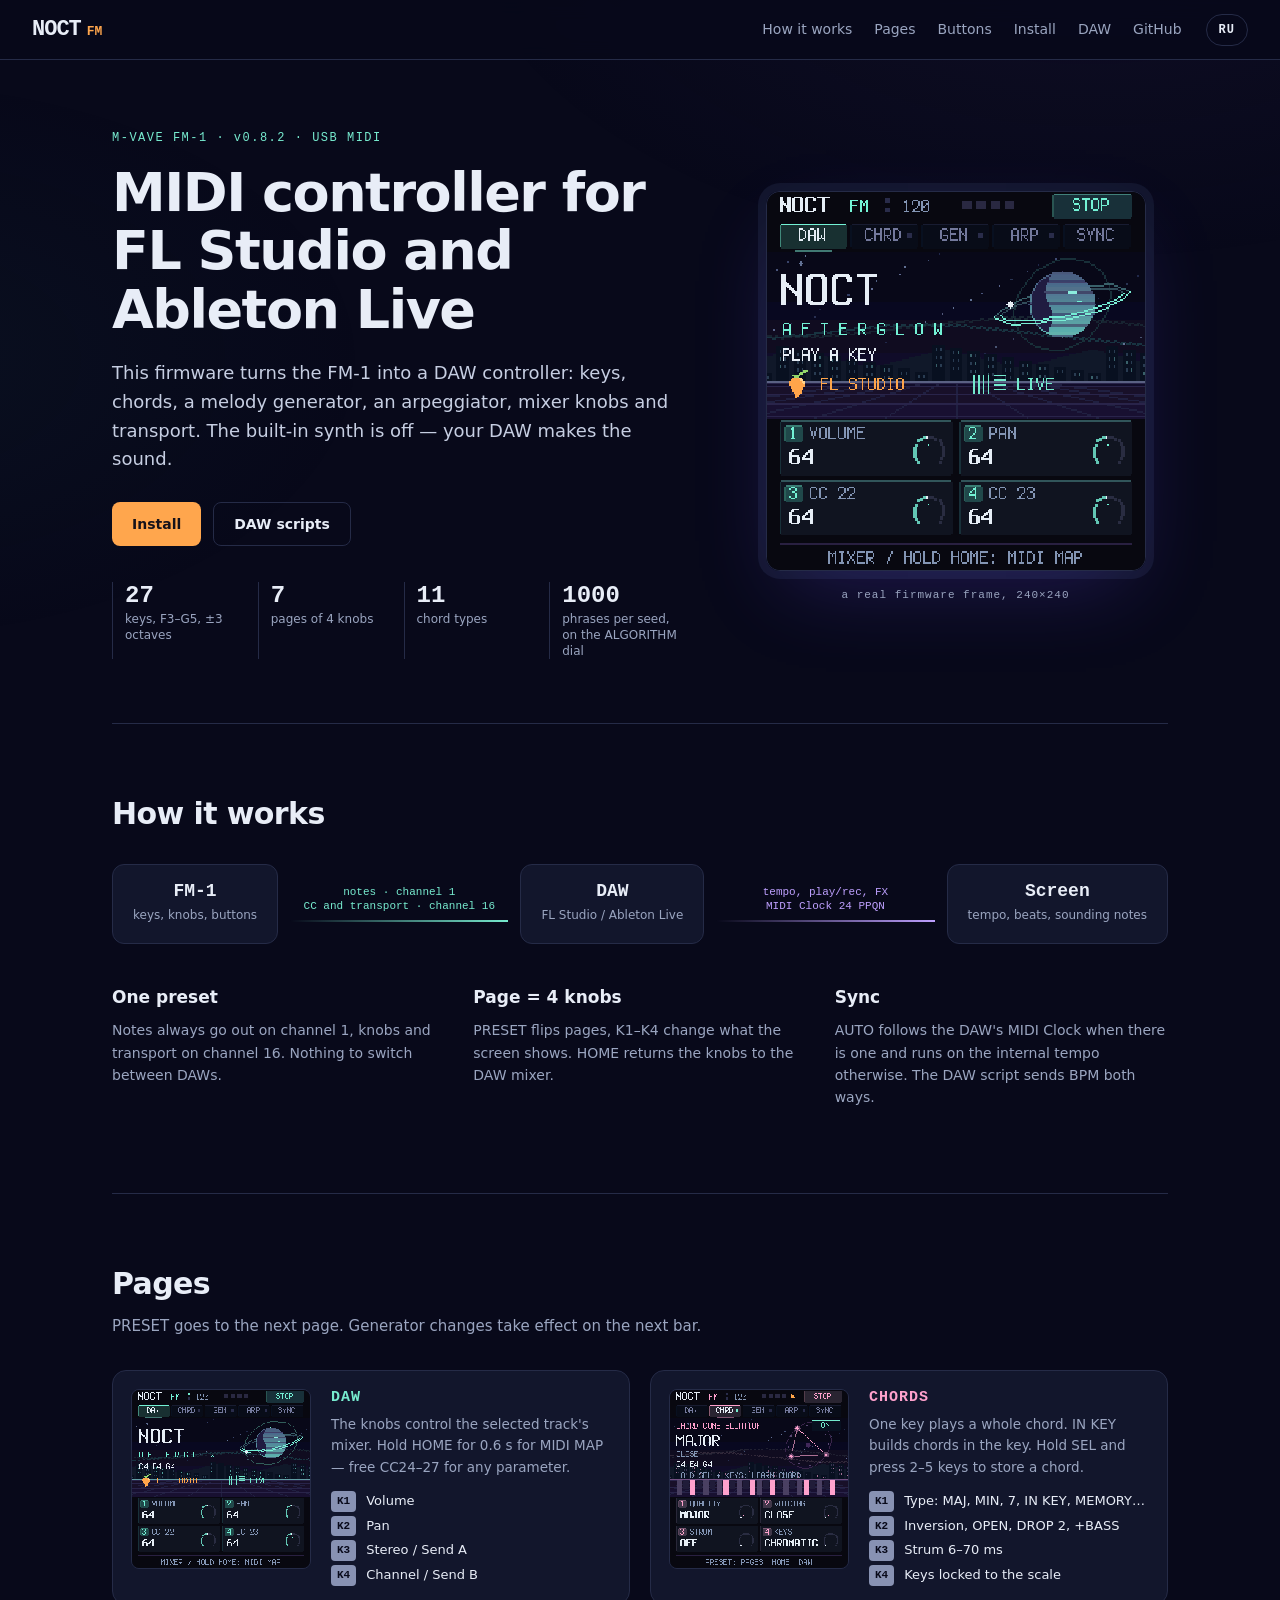
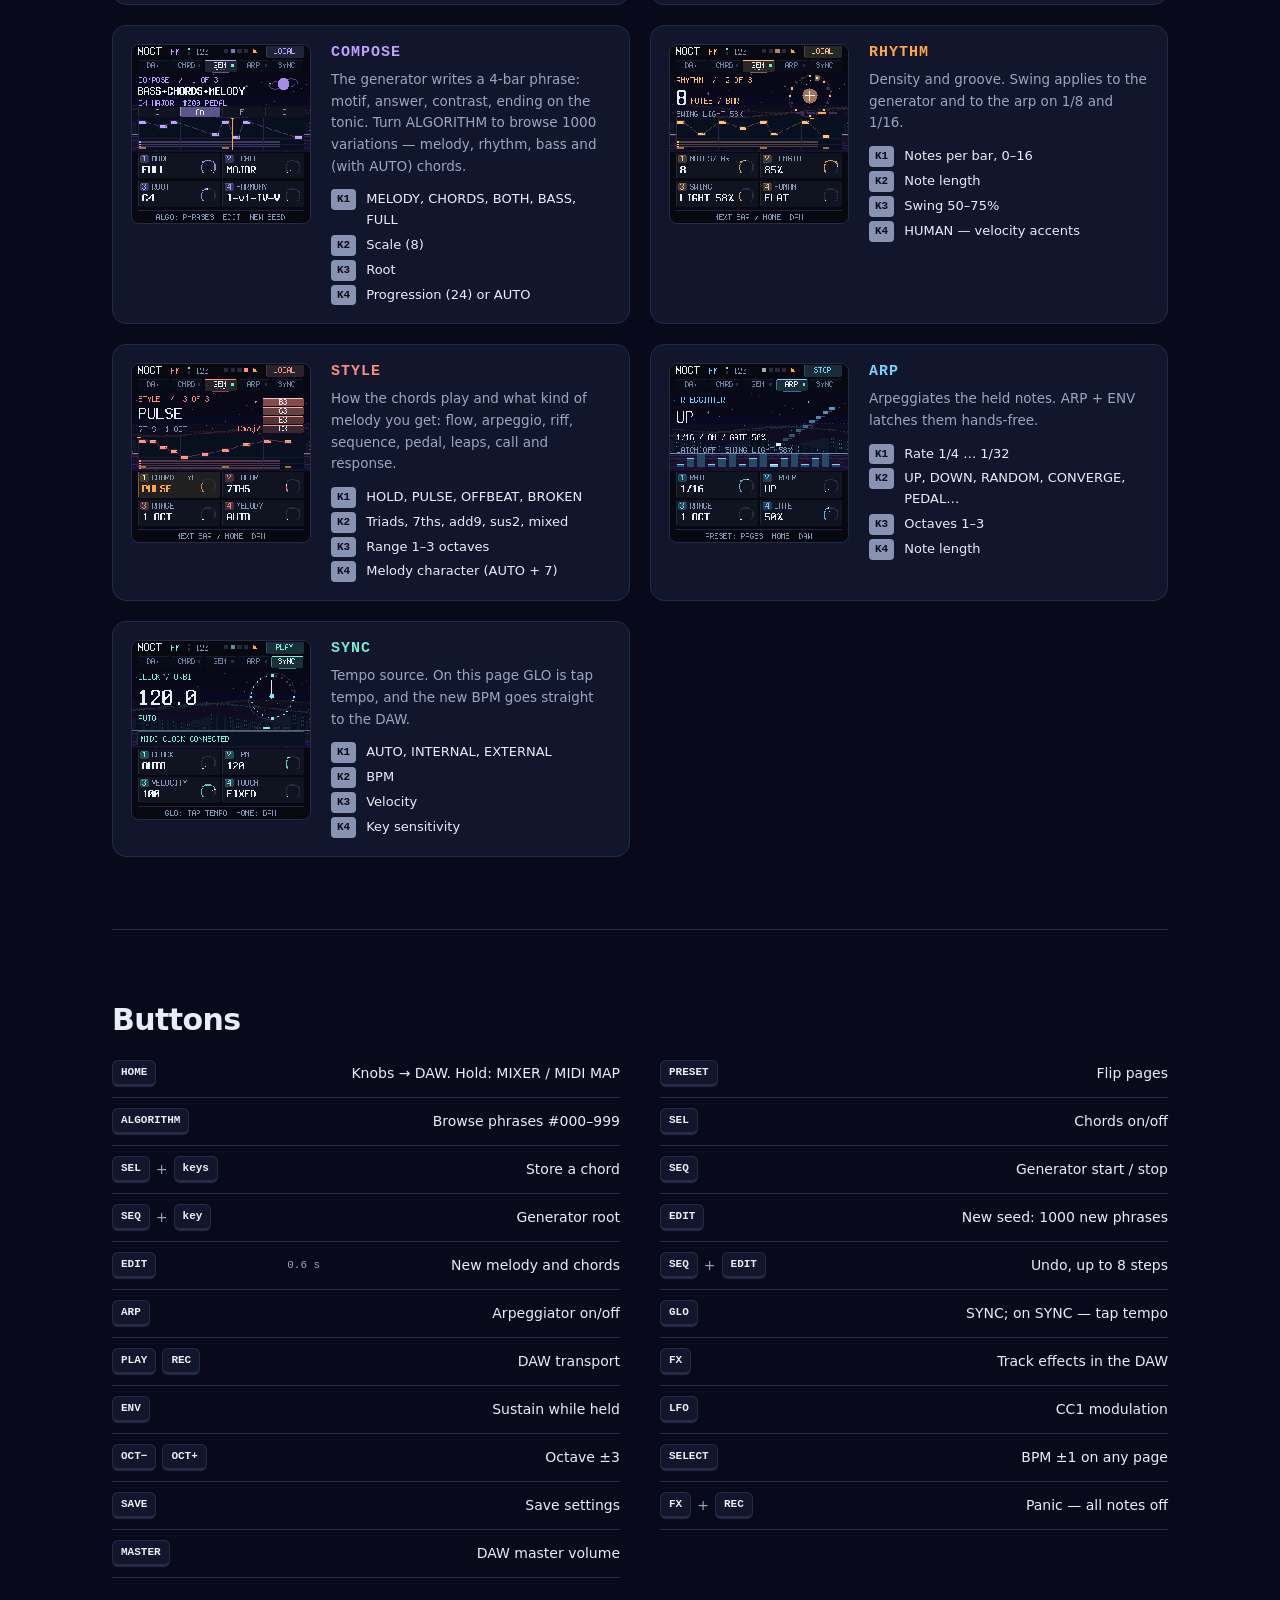
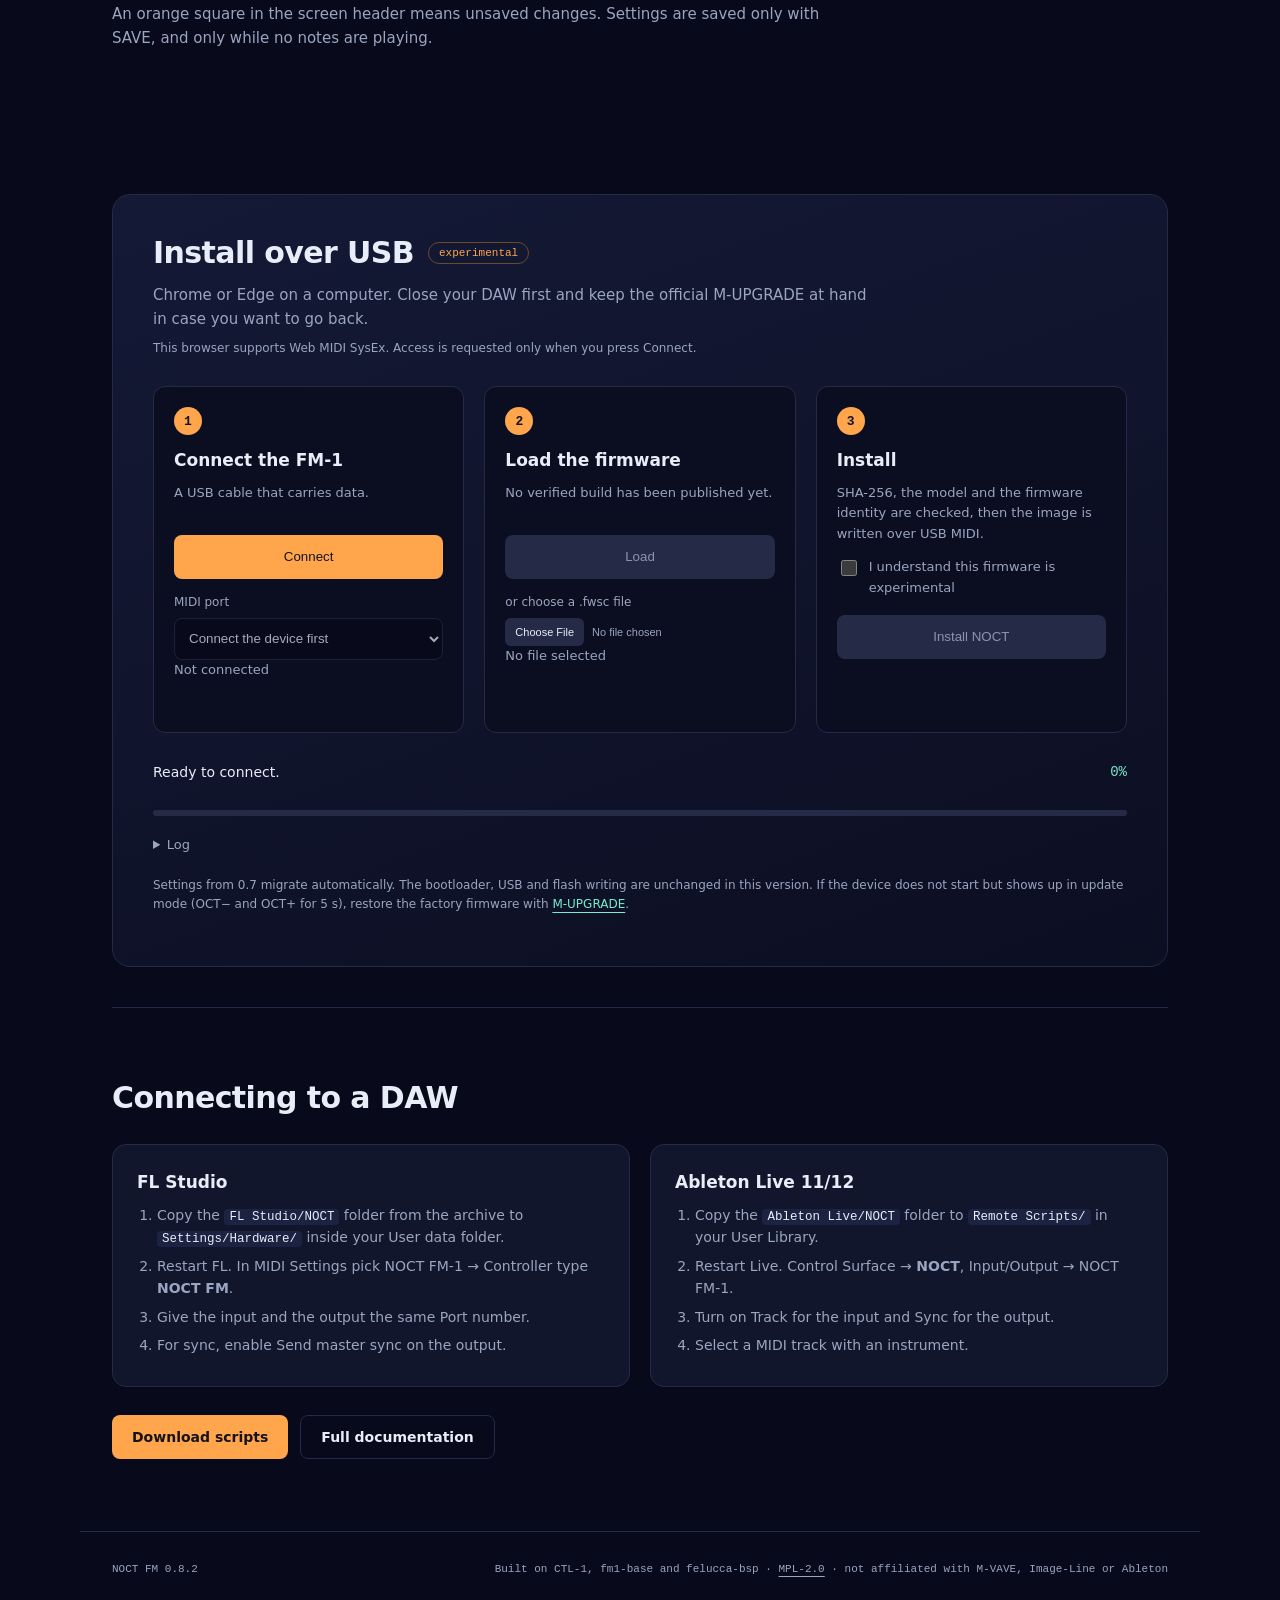
==== commit 750d2ebd: "NOCT 0.8.2: the arpeggiator always starts off A saved ARP ON no longer turns the arpeggiator on at p" ====
--- a/site/index.html
+++ b/site/index.html
@@ -26,7 +26,7 @@
   <main>
     <section class="hero">
       <div>
-        <p class="tag">M-VAVE FM-1 · v0.8.1 · USB MIDI</p>
+        <p class="tag">M-VAVE FM-1 · v0.8.2 · USB MIDI</p>
         <h1 data-i18n="hero.title">MIDI controller for FL&nbsp;Studio and Ableton&nbsp;Live</h1>
         <p class="lead" data-i18n="hero.lead">This firmware turns the FM-1 into a DAW controller: keys, chords, a melody generator, an arpeggiator, mixer knobs and transport. The built-in synth is off — your DAW makes the sound.</p>
         <div class="cta"><a class="btn" href="#install" data-i18n="cta.install">Install</a><a class="btn ghost" href="./downloads/NOCT-DAW-scripts.zip" download data-i18n="cta.scripts">DAW scripts</a></div>
@@ -121,7 +121,7 @@
     </section>
   </main>
 
-  <footer><span>NOCT FM 0.8.1</span><span data-i18n="footer">Built on CTL-1, fm1-base and felucca-bsp · <a href="./LICENSE">MPL-2.0</a> · not affiliated with M-VAVE, Image-Line or Ableton</span></footer>
+  <footer><span>NOCT FM 0.8.2</span><span data-i18n="footer">Built on CTL-1, fm1-base and felucca-bsp · <a href="./LICENSE">MPL-2.0</a> · not affiliated with M-VAVE, Image-Line or Ableton</span></footer>
   <script type="module" src="./installer.js?v=3"></script>
 </body>
 </html>
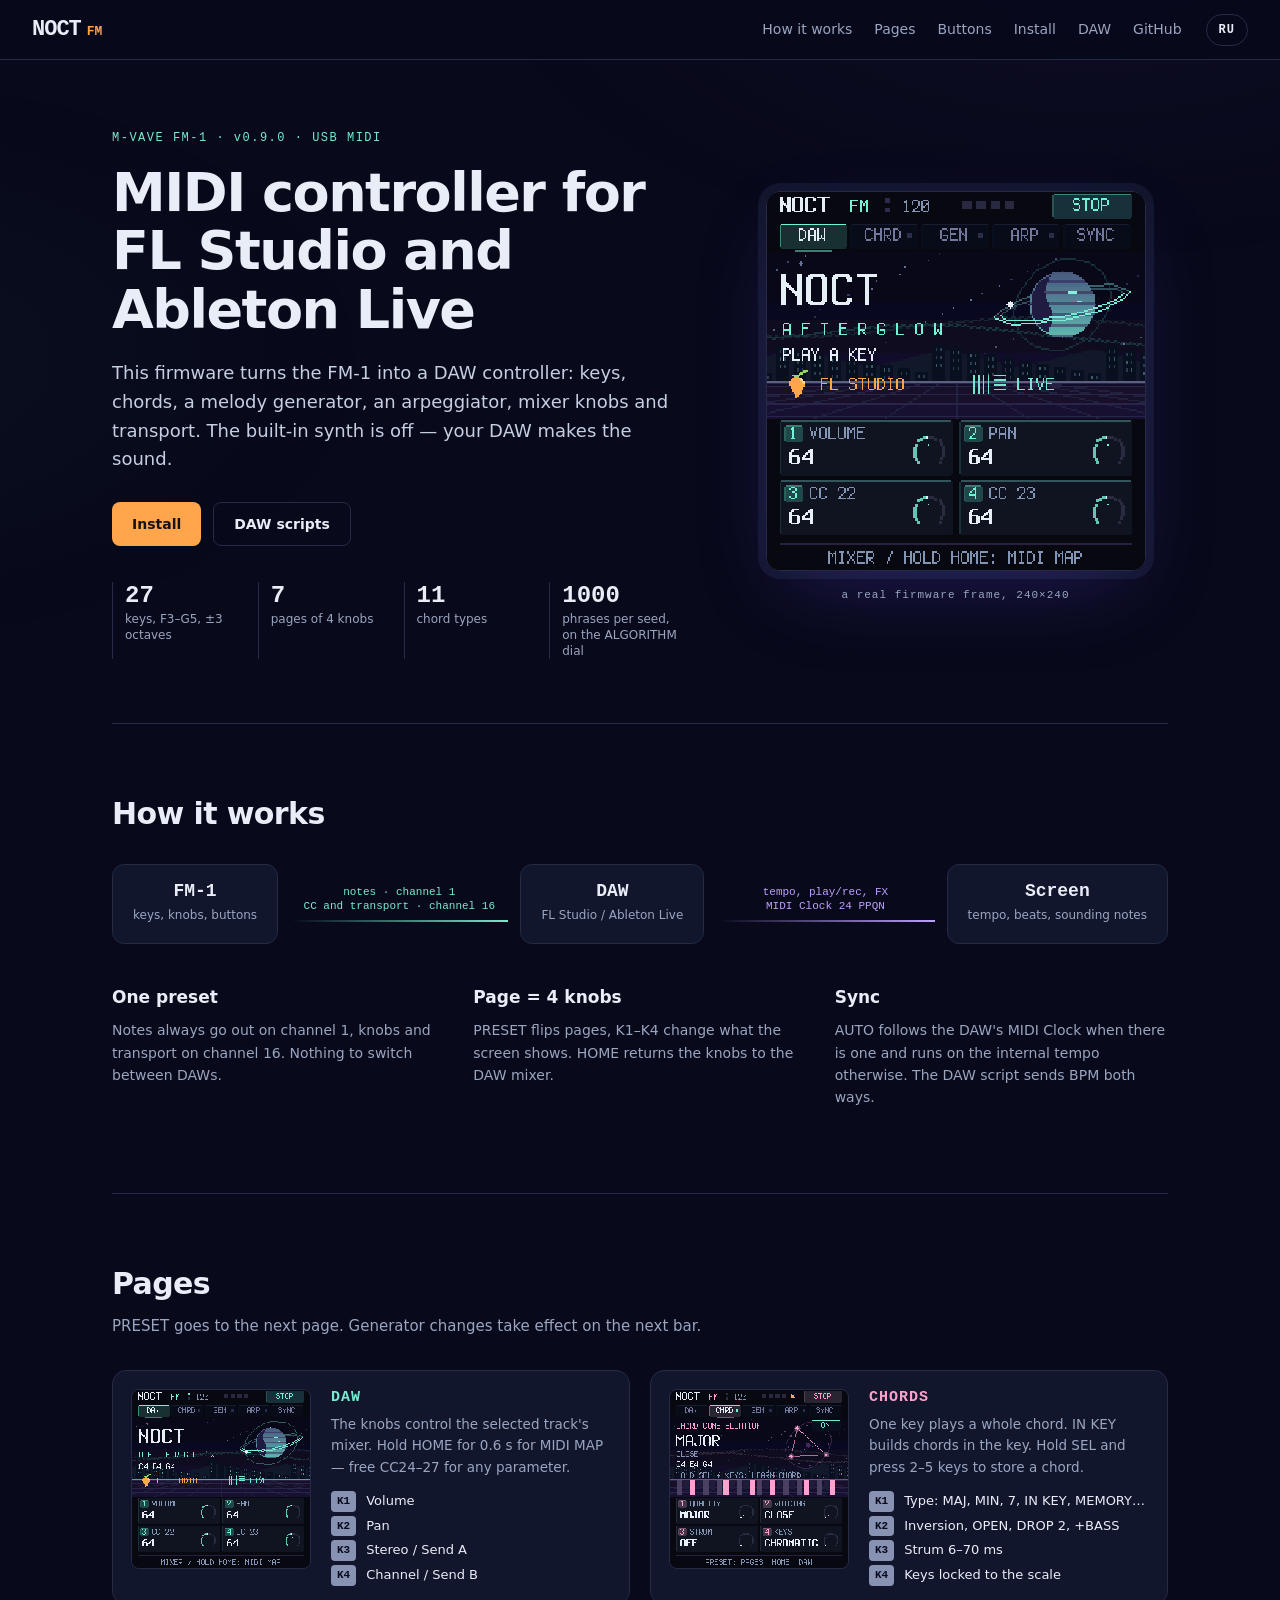
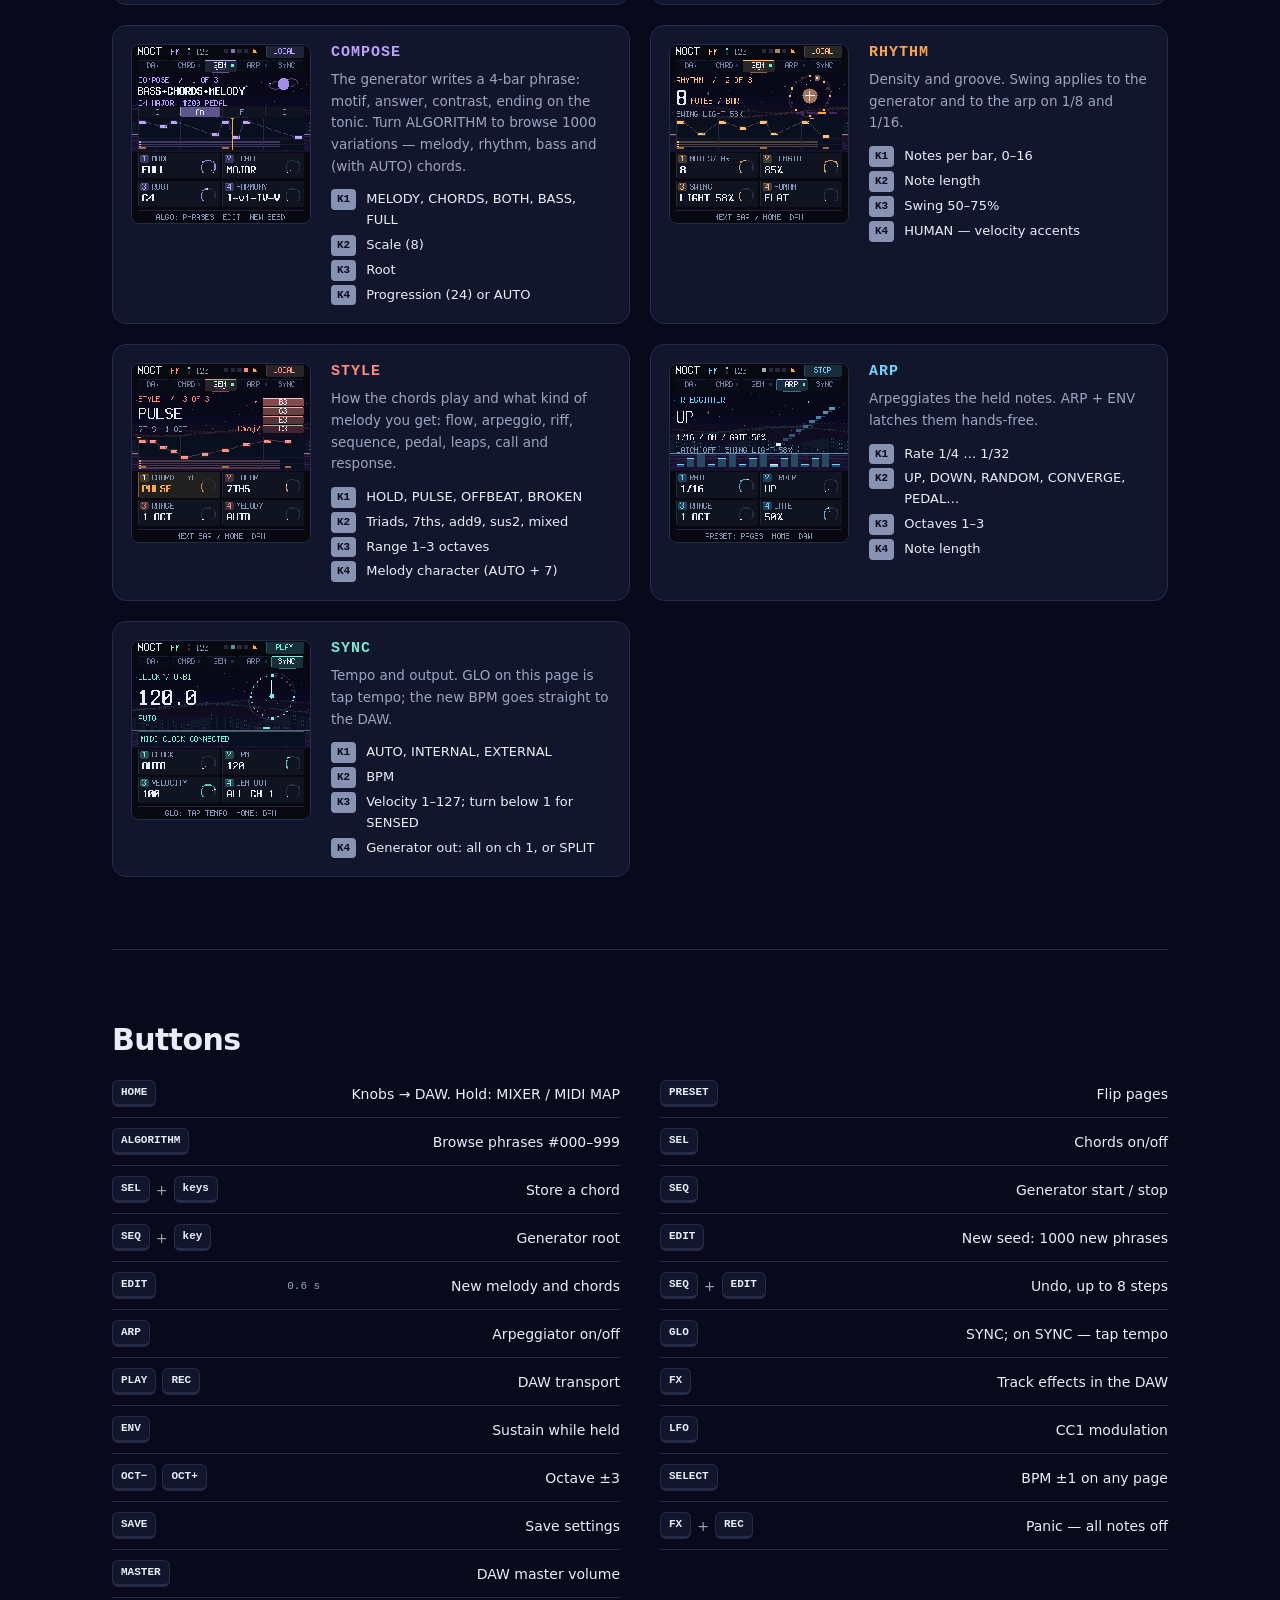
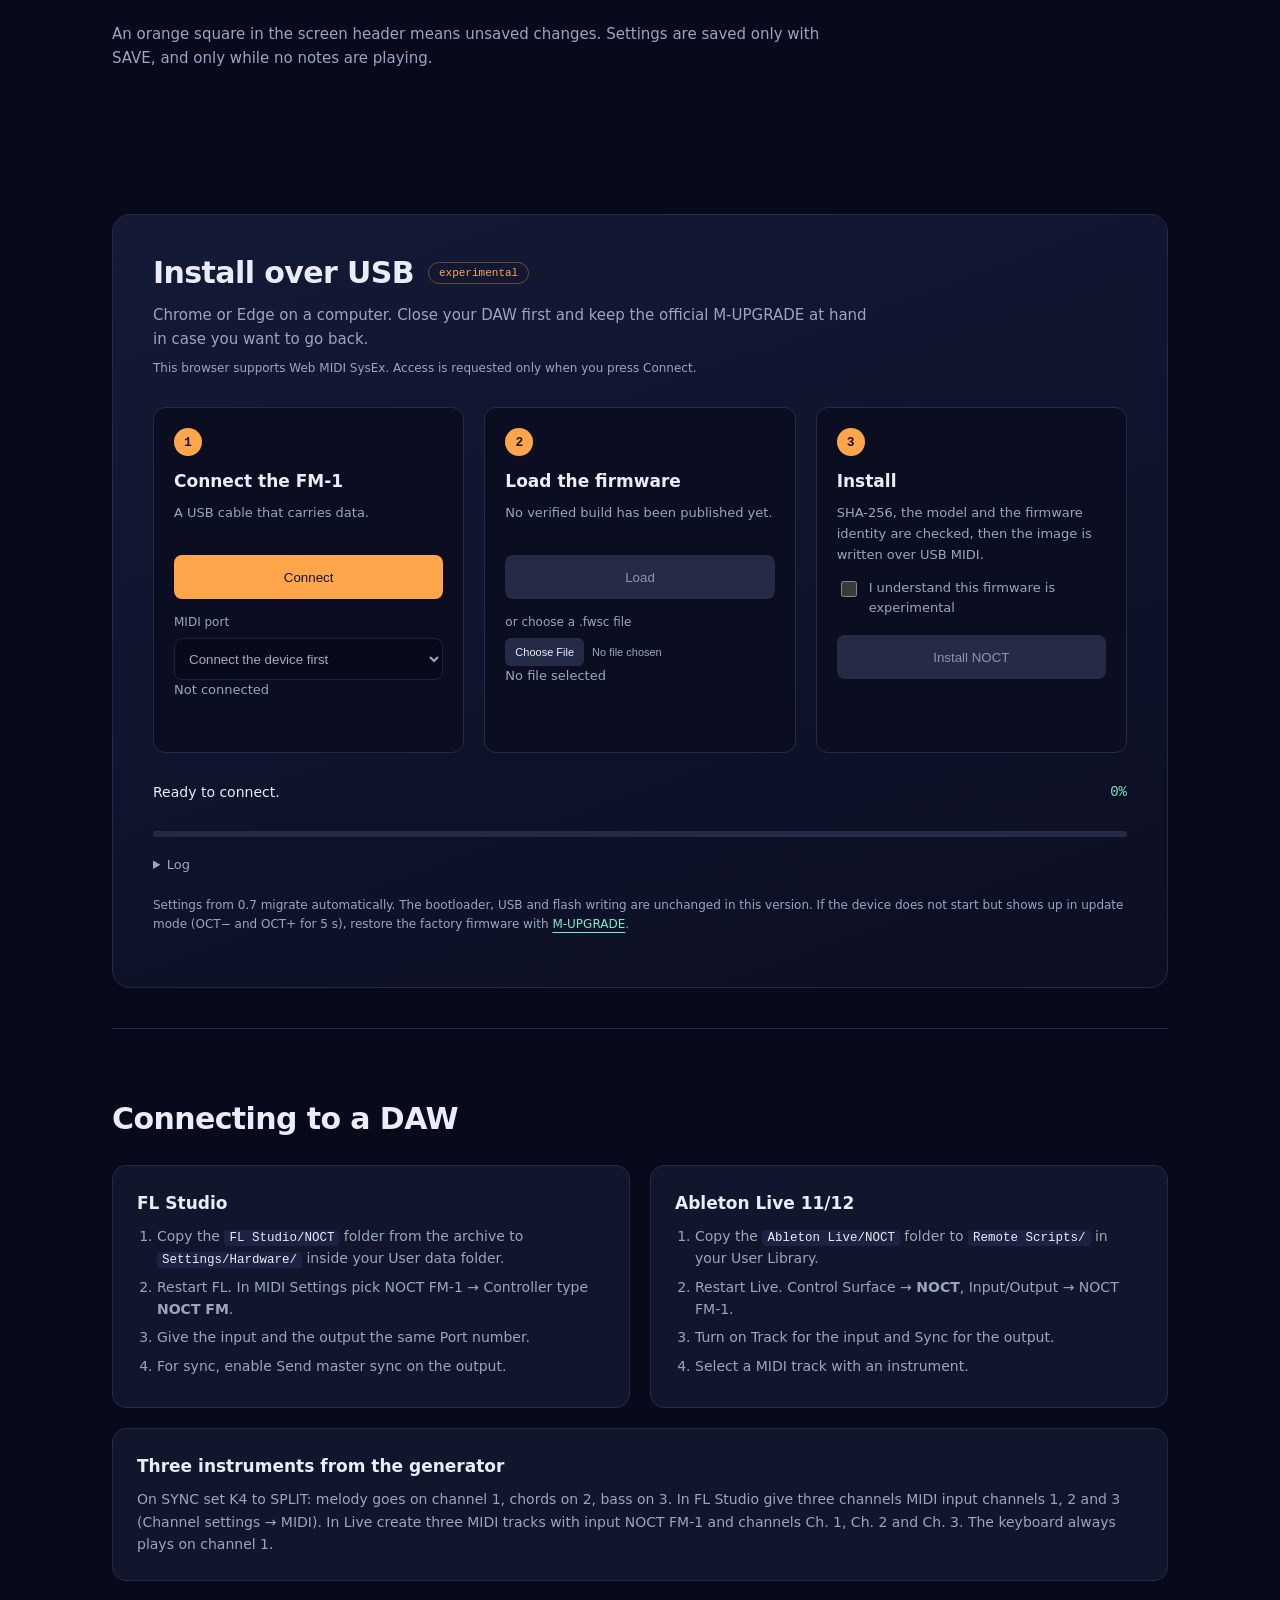
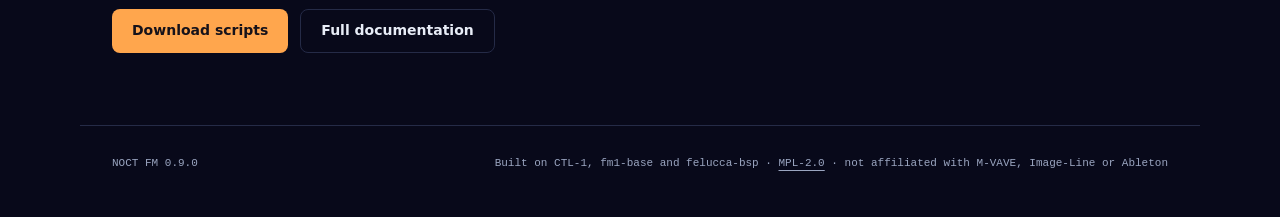
==== commit 54519fb5: "NOCT 0.9.0: split generator channels, one velocity knob, scale lights SYNC K4 GEN OUT: ALL CH 1 (as " ====
--- a/site/index.html
+++ b/site/index.html
@@ -26,7 +26,7 @@
   <main>
     <section class="hero">
       <div>
-        <p class="tag">M-VAVE FM-1 · v0.8.2 · USB MIDI</p>
+        <p class="tag">M-VAVE FM-1 · v0.9.0 · USB MIDI</p>
         <h1 data-i18n="hero.title">MIDI controller for FL&nbsp;Studio and Ableton&nbsp;Live</h1>
         <p class="lead" data-i18n="hero.lead">This firmware turns the FM-1 into a DAW controller: keys, chords, a melody generator, an arpeggiator, mixer knobs and transport. The built-in synth is off — your DAW makes the sound.</p>
         <div class="cta"><a class="btn" href="#install" data-i18n="cta.install">Install</a><a class="btn ghost" href="./downloads/NOCT-DAW-scripts.zip" download data-i18n="cta.scripts">DAW scripts</a></div>
@@ -66,7 +66,7 @@
         <article><img src="./screens/rhythm.png" width="240" height="240" alt="RHYTHM page" loading="lazy"><div><h3>RHYTHM</h3><p data-i18n="p.rhythm">Density and groove. Swing applies to the generator and to the arp on 1/8 and 1/16.</p><dl><dt>K1</dt><dd data-i18n="p.rhythm1">Notes per bar, 0–16</dd><dt>K2</dt><dd data-i18n="p.rhythm2">Note length</dd><dt>K3</dt><dd data-i18n="p.rhythm3">Swing 50–75%</dd><dt>K4</dt><dd data-i18n="p.rhythm4">HUMAN — velocity accents</dd></dl></div></article>
         <article><img src="./screens/style.png" width="240" height="240" alt="STYLE page" loading="lazy"><div><h3>STYLE</h3><p data-i18n="p.style">How the chords play and what kind of melody you get: flow, arpeggio, riff, sequence, pedal, leaps, call and response.</p><dl><dt>K1</dt><dd>HOLD, PULSE, OFFBEAT, BROKEN</dd><dt>K2</dt><dd data-i18n="p.style2">Triads, 7ths, add9, sus2, mixed</dd><dt>K3</dt><dd data-i18n="p.style3">Range 1–3 octaves</dd><dt>K4</dt><dd data-i18n="p.style4">Melody character (AUTO + 7)</dd></dl></div></article>
         <article><img src="./screens/arp.png" width="240" height="240" alt="ARP page" loading="lazy"><div><h3>ARP</h3><p data-i18n="p.arp">Arpeggiates the held notes. ARP + ENV latches them hands-free.</p><dl><dt>K1</dt><dd data-i18n="p.arp1">Rate 1/4 … 1/32</dd><dt>K2</dt><dd>UP, DOWN, RANDOM, CONVERGE, PEDAL…</dd><dt>K3</dt><dd data-i18n="p.arp3">Octaves 1–3</dd><dt>K4</dt><dd data-i18n="p.arp4">Note length</dd></dl></div></article>
-        <article><img src="./screens/sync.png" width="240" height="240" alt="SYNC page" loading="lazy"><div><h3>SYNC</h3><p data-i18n="p.sync">Tempo source. On this page GLO is tap tempo, and the new BPM goes straight to the DAW.</p><dl><dt>K1</dt><dd>AUTO, INTERNAL, EXTERNAL</dd><dt>K2</dt><dd>BPM</dd><dt>K3</dt><dd>Velocity</dd><dt>K4</dt><dd data-i18n="p.sync4">Key sensitivity</dd></dl></div></article>
+        <article><img src="./screens/sync.png" width="240" height="240" alt="SYNC page" loading="lazy"><div><h3>SYNC</h3><p data-i18n="p.sync">Tempo and output. GLO on this page is tap tempo; the new BPM goes straight to the DAW.</p><dl><dt>K1</dt><dd>AUTO, INTERNAL, EXTERNAL</dd><dt>K2</dt><dd>BPM</dd><dt>K3</dt><dd data-i18n="p.sync3">Velocity 1–127; turn below 1 for SENSED</dd><dt>K4</dt><dd data-i18n="p.sync4">Generator out: all on ch 1, or SPLIT</dd></dl></div></article>
       </div>
     </section>
 
@@ -117,11 +117,12 @@
         <div class="card"><h3>FL Studio</h3><ol data-i18n="daw.fl"><li>Copy the <code>FL Studio/NOCT</code> folder from the archive to <code>Settings/Hardware/</code> inside your User data folder.</li><li>Restart FL. In MIDI Settings pick NOCT FM-1 → Controller type <b>NOCT FM</b>.</li><li>Give the input and the output the same Port number.</li><li>For sync, enable Send master sync on the output.</li></ol></div>
         <div class="card"><h3>Ableton Live 11/12</h3><ol data-i18n="daw.live"><li>Copy the <code>Ableton Live/NOCT</code> folder to <code>Remote Scripts/</code> in your User Library.</li><li>Restart Live. Control Surface → <b>NOCT</b>, Input/Output → NOCT FM-1.</li><li>Turn on Track for the input and Sync for the output.</li><li>Select a MIDI track with an instrument.</li></ol></div>
       </div>
+      <div class="card split"><h3 data-i18n="daw.splitt">Three instruments from the generator</h3><p data-i18n="daw.split">On SYNC set K4 to SPLIT: melody goes on channel 1, chords on 2, bass on 3. In FL Studio give three channels MIDI input channels 1, 2 and 3 (Channel settings → MIDI). In Live create three MIDI tracks with input NOCT FM-1 and channels Ch. 1, Ch. 2 and Ch. 3. The keyboard always plays on channel 1.</p></div>
       <div class="cta"><a class="btn" href="./downloads/NOCT-DAW-scripts.zip" download data-i18n="daw.scripts">Download scripts</a><a class="btn ghost" href="https://github.com/Joolo09/noct-fm#readme" data-i18n="daw.docs">Full documentation</a></div>
     </section>
   </main>
 
-  <footer><span>NOCT FM 0.8.2</span><span data-i18n="footer">Built on CTL-1, fm1-base and felucca-bsp · <a href="./LICENSE">MPL-2.0</a> · not affiliated with M-VAVE, Image-Line or Ableton</span></footer>
+  <footer><span>NOCT FM 0.9.0</span><span data-i18n="footer">Built on CTL-1, fm1-base and felucca-bsp · <a href="./LICENSE">MPL-2.0</a> · not affiliated with M-VAVE, Image-Line or Ableton</span></footer>
   <script type="module" src="./installer.js?v=3"></script>
 </body>
 </html>
--- a/site/style.css
+++ b/site/style.css
@@ -140,3 +140,5 @@
 .lang{width:auto;min-height:32px;padding:0 12px;border-radius:16px;background:transparent;border:1px solid var(--line);color:var(--text);font:700 12px var(--mono);letter-spacing:1px}
 .lang:hover:not(:disabled){border-color:var(--mint);color:var(--mint);filter:none}
 .keys .hold{font:11px var(--mono);color:var(--muted)}
+.card.split{margin:-8px 0 28px}
+.card.split p{font-size:14px;color:var(--muted);margin:0}
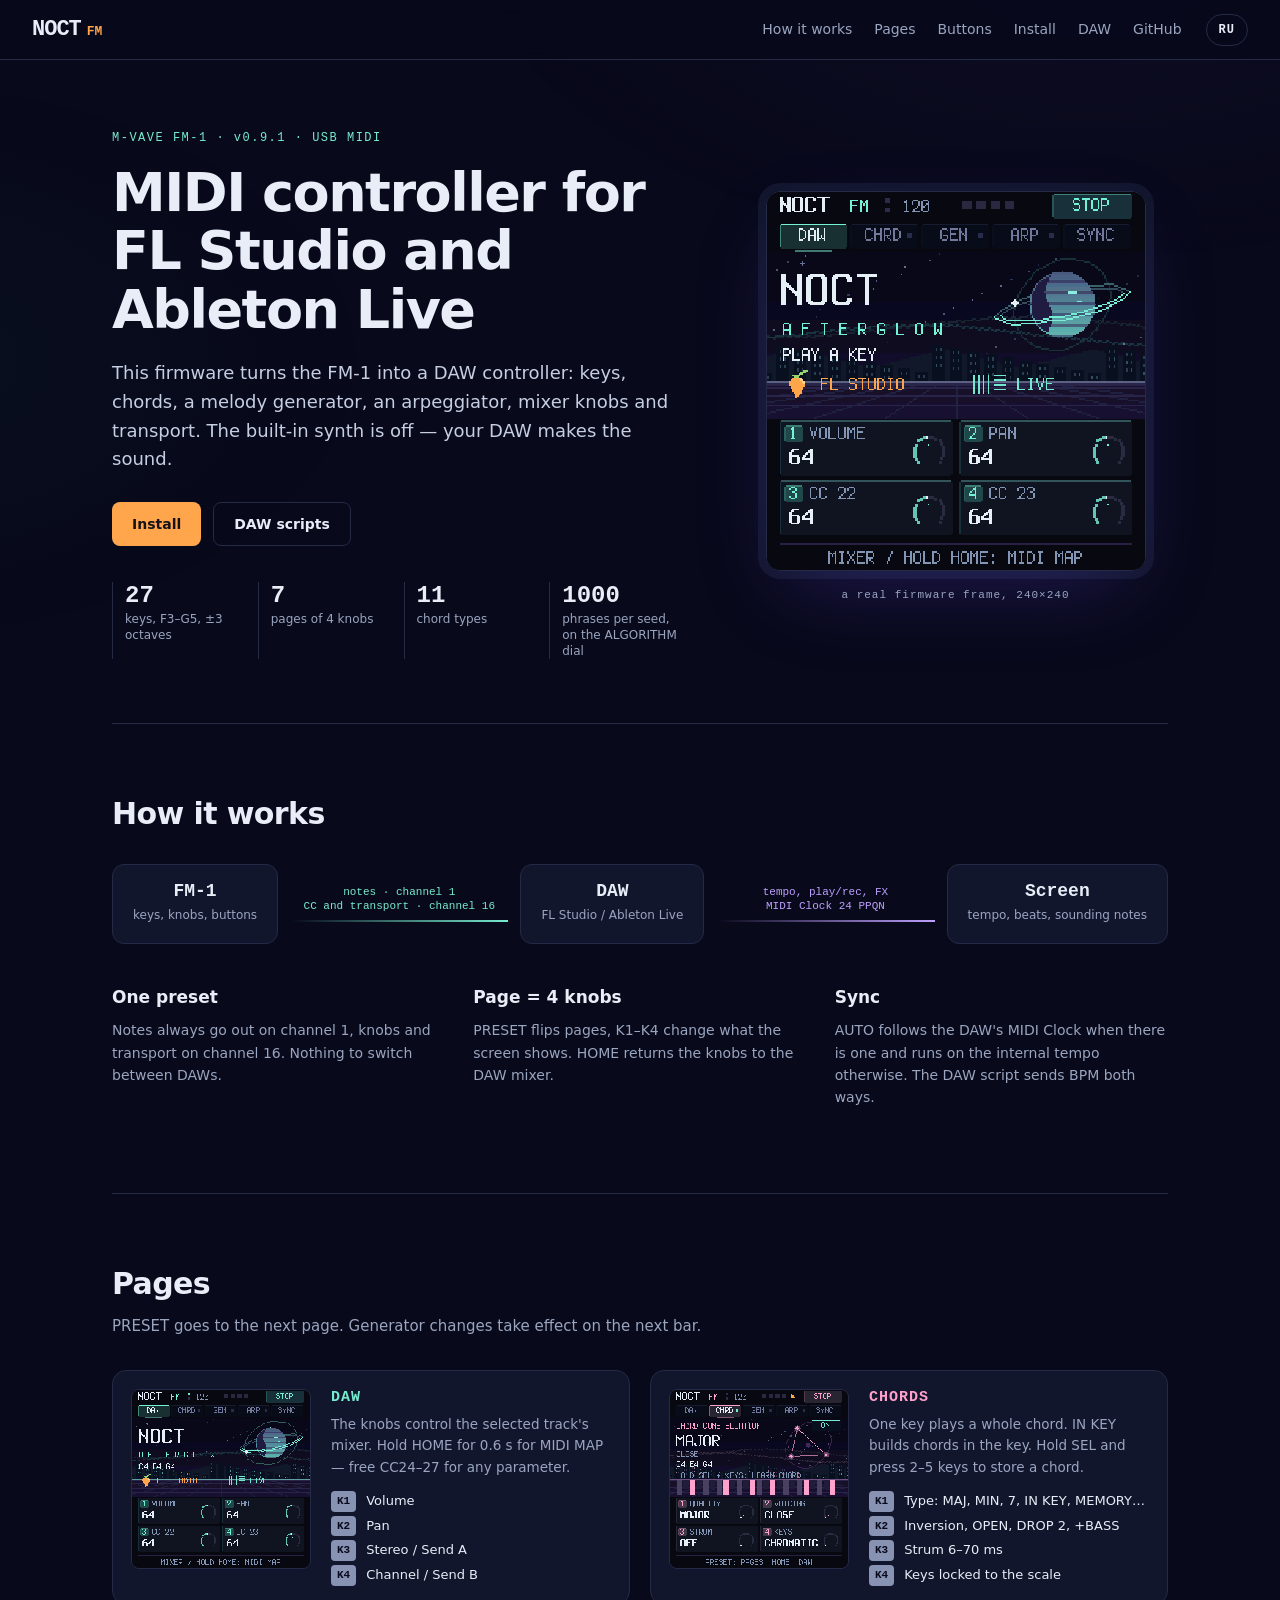
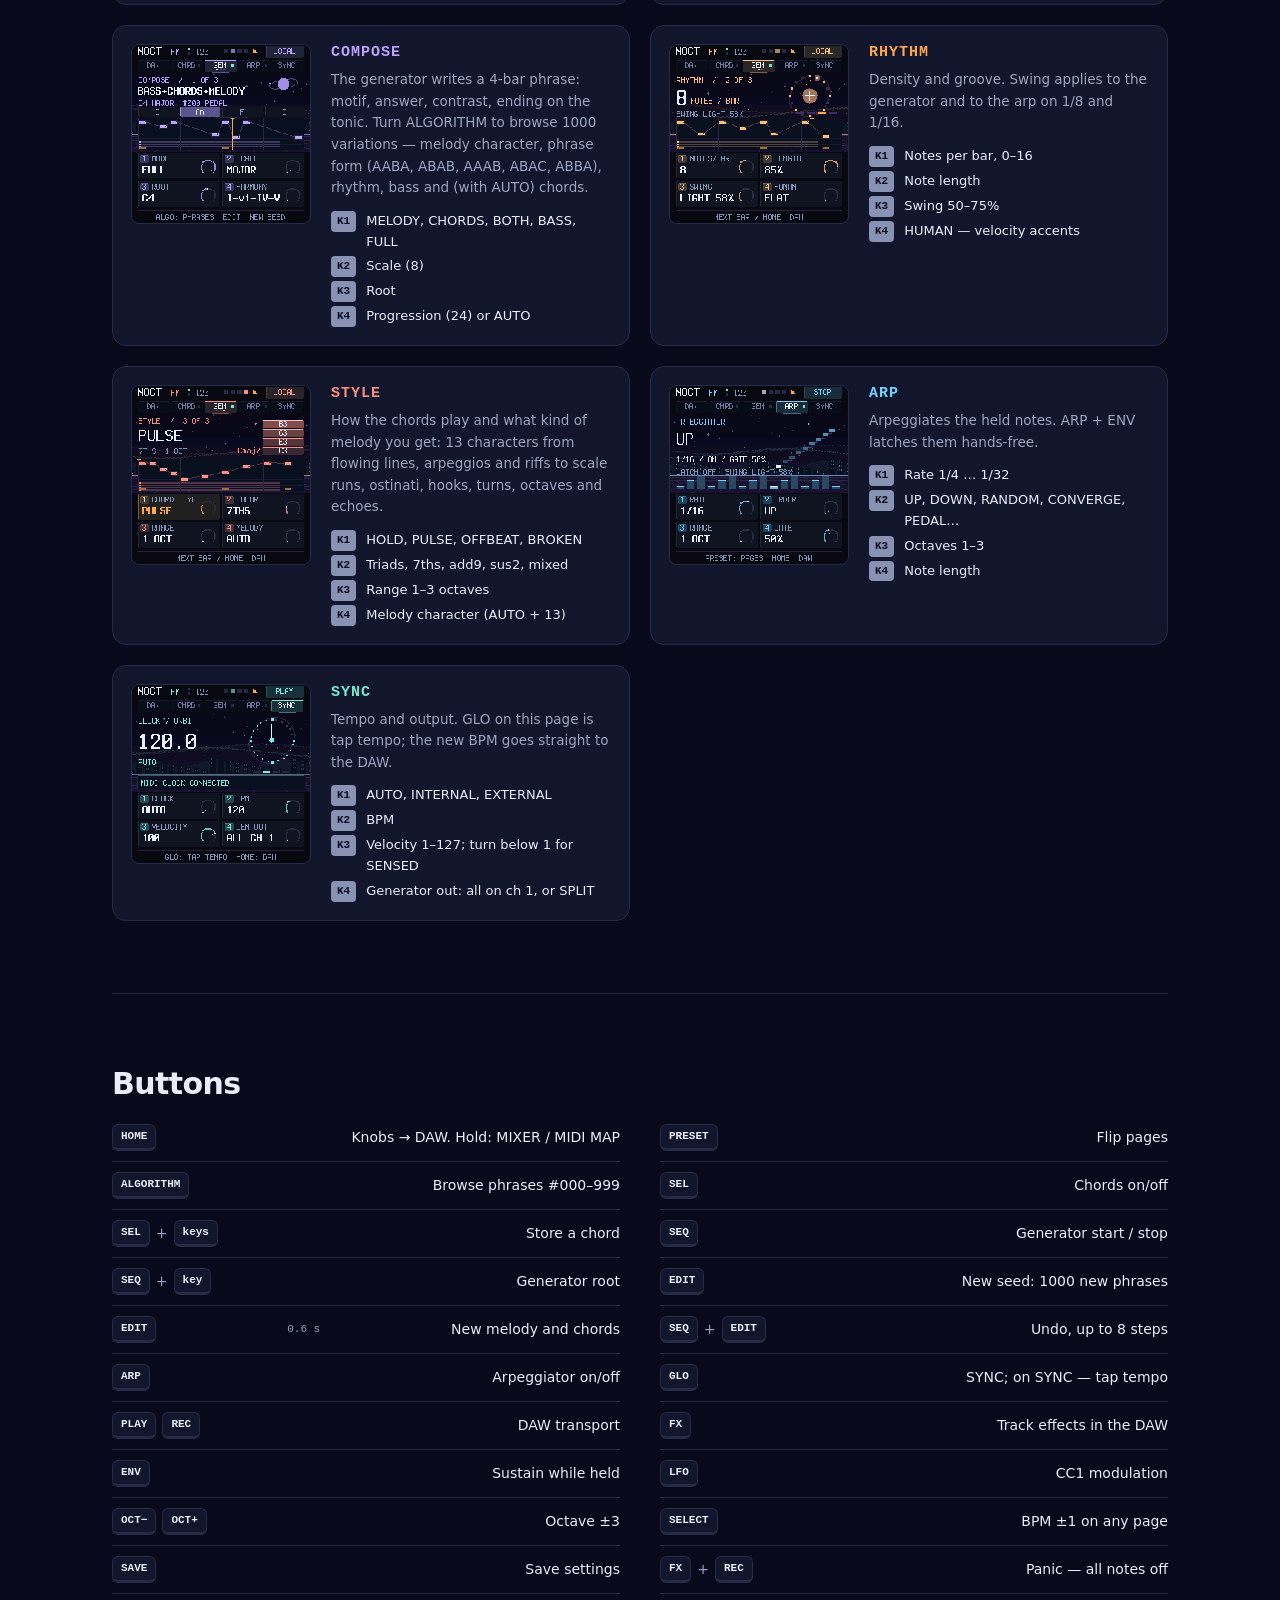
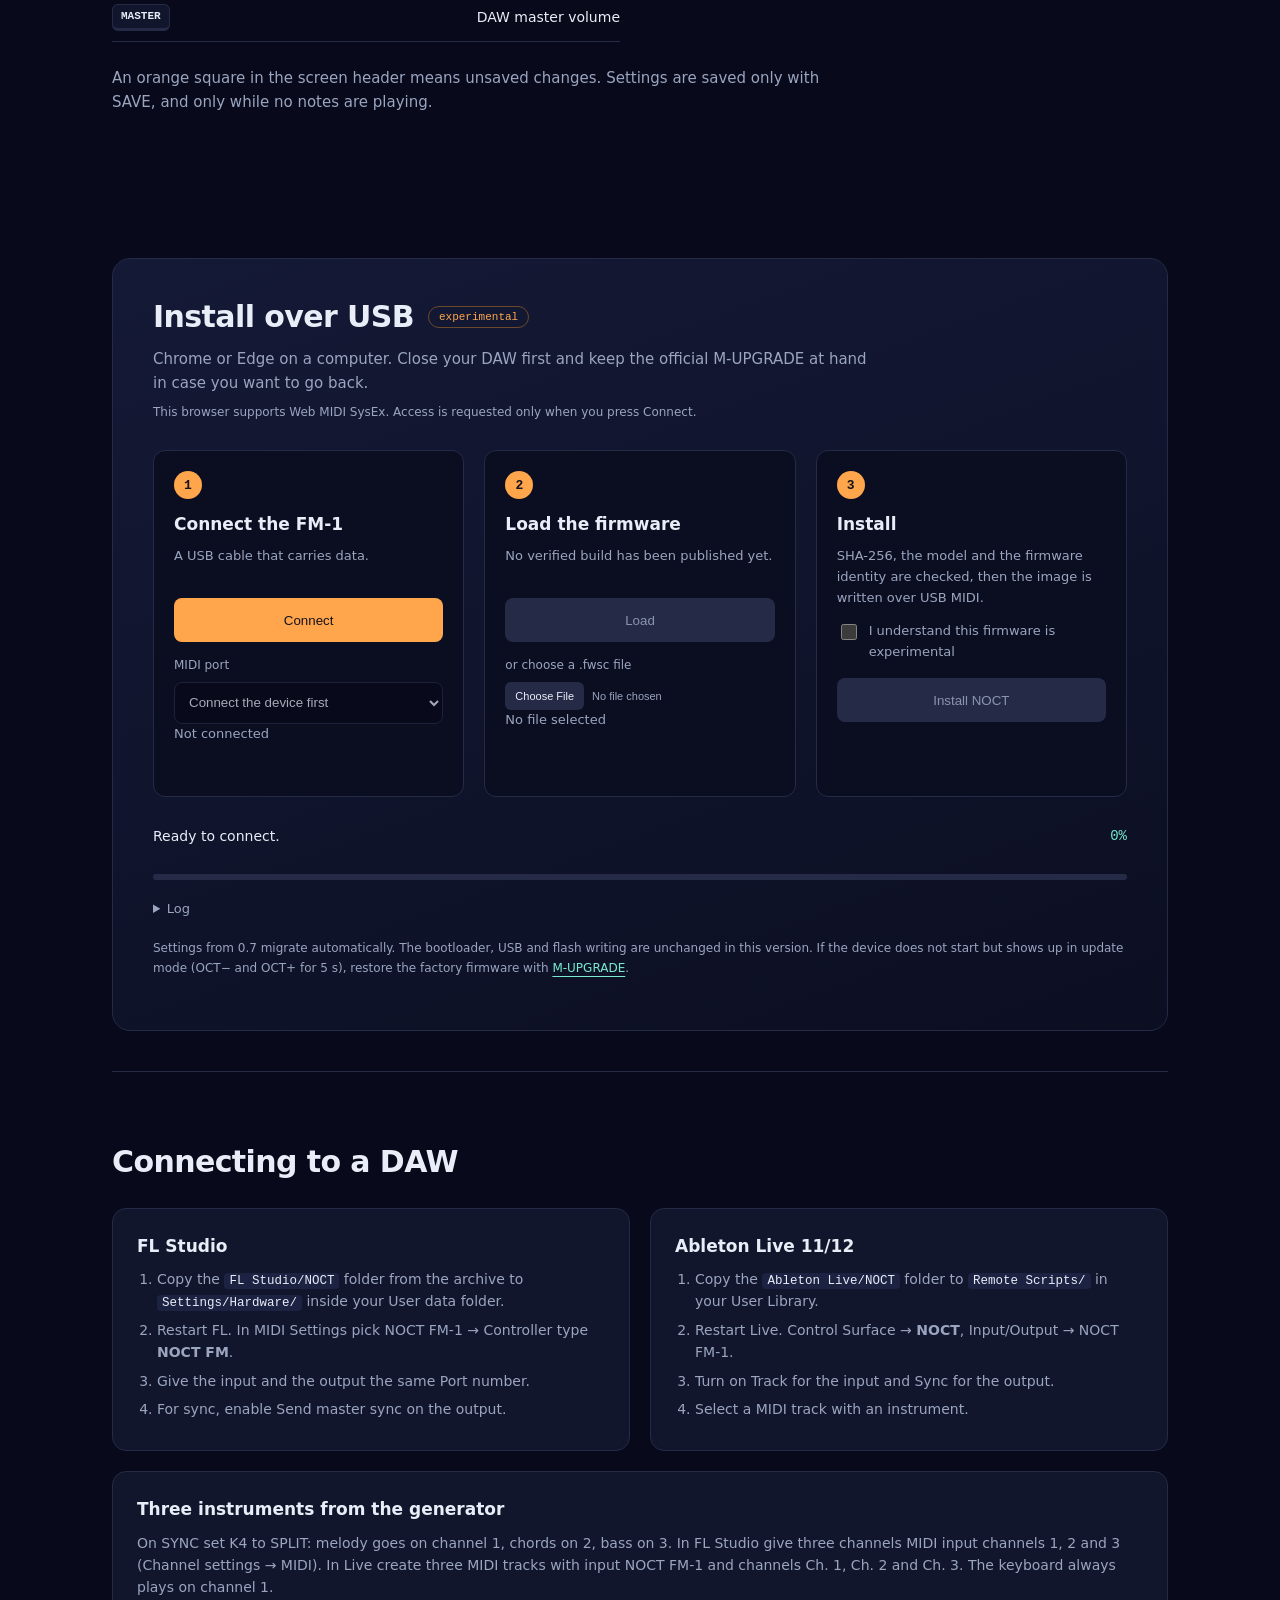
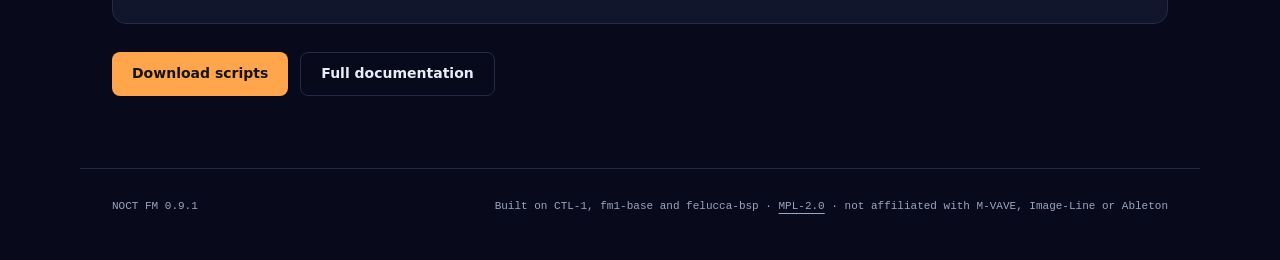
==== commit 00ea06e9: "NOCT 0.9.1: thirteen melody characters, phrase forms and transformed answers Six new characters on S" ====
--- a/site/index.html
+++ b/site/index.html
@@ -26,7 +26,7 @@
   <main>
     <section class="hero">
       <div>
-        <p class="tag">M-VAVE FM-1 · v0.9.0 · USB MIDI</p>
+        <p class="tag">M-VAVE FM-1 · v0.9.1 · USB MIDI</p>
         <h1 data-i18n="hero.title">MIDI controller for FL&nbsp;Studio and Ableton&nbsp;Live</h1>
         <p class="lead" data-i18n="hero.lead">This firmware turns the FM-1 into a DAW controller: keys, chords, a melody generator, an arpeggiator, mixer knobs and transport. The built-in synth is off — your DAW makes the sound.</p>
         <div class="cta"><a class="btn" href="#install" data-i18n="cta.install">Install</a><a class="btn ghost" href="./downloads/NOCT-DAW-scripts.zip" download data-i18n="cta.scripts">DAW scripts</a></div>
@@ -62,9 +62,9 @@
       <div class="pages">
         <article><img src="./screens/daw.png" width="240" height="240" alt="DAW page" loading="lazy"><div><h3>DAW</h3><p data-i18n="p.daw">The knobs control the selected track's mixer. Hold HOME for 0.6 s for MIDI MAP — free CC24–27 for any parameter.</p><dl><dt>K1</dt><dd data-i18n="p.daw1">Volume</dd><dt>K2</dt><dd data-i18n="p.daw2">Pan</dd><dt>K3</dt><dd>Stereo / Send A</dd><dt>K4</dt><dd data-i18n="p.daw4">Channel / Send B</dd></dl></div></article>
         <article><img src="./screens/chords.png" width="240" height="240" alt="CHORDS page" loading="lazy"><div><h3>CHORDS</h3><p data-i18n="p.chords">One key plays a whole chord. IN KEY builds chords in the key. Hold SEL and press 2–5 keys to store a chord.</p><dl><dt>K1</dt><dd data-i18n="p.chords1">Type: MAJ, MIN, 7, IN KEY, MEMORY…</dd><dt>K2</dt><dd data-i18n="p.chords2">Inversion, OPEN, DROP 2, +BASS</dd><dt>K3</dt><dd data-i18n="p.chords3">Strum 6–70 ms</dd><dt>K4</dt><dd data-i18n="p.chords4">Keys locked to the scale</dd></dl></div></article>
-        <article><img src="./screens/compose.png" width="240" height="240" alt="COMPOSE page" loading="lazy"><div><h3>COMPOSE</h3><p data-i18n="p.compose">The generator writes a 4-bar phrase: motif, answer, contrast, ending on the tonic. Turn ALGORITHM to browse 1000 variations — melody, rhythm, bass and (with AUTO) chords.</p><dl><dt>K1</dt><dd>MELODY, CHORDS, BOTH, BASS, FULL</dd><dt>K2</dt><dd data-i18n="p.compose2">Scale (8)</dd><dt>K3</dt><dd data-i18n="p.compose3">Root</dd><dt>K4</dt><dd data-i18n="p.compose4">Progression (24) or AUTO</dd></dl></div></article>
+        <article><img src="./screens/compose.png" width="240" height="240" alt="COMPOSE page" loading="lazy"><div><h3>COMPOSE</h3><p data-i18n="p.compose">The generator writes a 4-bar phrase: motif, answer, contrast, ending on the tonic. Turn ALGORITHM to browse 1000 variations — melody character, phrase form (AABA, ABAB, AAAB, ABAC, ABBA), rhythm, bass and (with AUTO) chords.</p><dl><dt>K1</dt><dd>MELODY, CHORDS, BOTH, BASS, FULL</dd><dt>K2</dt><dd data-i18n="p.compose2">Scale (8)</dd><dt>K3</dt><dd data-i18n="p.compose3">Root</dd><dt>K4</dt><dd data-i18n="p.compose4">Progression (24) or AUTO</dd></dl></div></article>
         <article><img src="./screens/rhythm.png" width="240" height="240" alt="RHYTHM page" loading="lazy"><div><h3>RHYTHM</h3><p data-i18n="p.rhythm">Density and groove. Swing applies to the generator and to the arp on 1/8 and 1/16.</p><dl><dt>K1</dt><dd data-i18n="p.rhythm1">Notes per bar, 0–16</dd><dt>K2</dt><dd data-i18n="p.rhythm2">Note length</dd><dt>K3</dt><dd data-i18n="p.rhythm3">Swing 50–75%</dd><dt>K4</dt><dd data-i18n="p.rhythm4">HUMAN — velocity accents</dd></dl></div></article>
-        <article><img src="./screens/style.png" width="240" height="240" alt="STYLE page" loading="lazy"><div><h3>STYLE</h3><p data-i18n="p.style">How the chords play and what kind of melody you get: flow, arpeggio, riff, sequence, pedal, leaps, call and response.</p><dl><dt>K1</dt><dd>HOLD, PULSE, OFFBEAT, BROKEN</dd><dt>K2</dt><dd data-i18n="p.style2">Triads, 7ths, add9, sus2, mixed</dd><dt>K3</dt><dd data-i18n="p.style3">Range 1–3 octaves</dd><dt>K4</dt><dd data-i18n="p.style4">Melody character (AUTO + 7)</dd></dl></div></article>
+        <article><img src="./screens/style.png" width="240" height="240" alt="STYLE page" loading="lazy"><div><h3>STYLE</h3><p data-i18n="p.style">How the chords play and what kind of melody you get: 13 characters from flowing lines, arpeggios and riffs to scale runs, ostinati, hooks, turns, octaves and echoes.</p><dl><dt>K1</dt><dd>HOLD, PULSE, OFFBEAT, BROKEN</dd><dt>K2</dt><dd data-i18n="p.style2">Triads, 7ths, add9, sus2, mixed</dd><dt>K3</dt><dd data-i18n="p.style3">Range 1–3 octaves</dd><dt>K4</dt><dd data-i18n="p.style4">Melody character (AUTO + 13)</dd></dl></div></article>
         <article><img src="./screens/arp.png" width="240" height="240" alt="ARP page" loading="lazy"><div><h3>ARP</h3><p data-i18n="p.arp">Arpeggiates the held notes. ARP + ENV latches them hands-free.</p><dl><dt>K1</dt><dd data-i18n="p.arp1">Rate 1/4 … 1/32</dd><dt>K2</dt><dd>UP, DOWN, RANDOM, CONVERGE, PEDAL…</dd><dt>K3</dt><dd data-i18n="p.arp3">Octaves 1–3</dd><dt>K4</dt><dd data-i18n="p.arp4">Note length</dd></dl></div></article>
         <article><img src="./screens/sync.png" width="240" height="240" alt="SYNC page" loading="lazy"><div><h3>SYNC</h3><p data-i18n="p.sync">Tempo and output. GLO on this page is tap tempo; the new BPM goes straight to the DAW.</p><dl><dt>K1</dt><dd>AUTO, INTERNAL, EXTERNAL</dd><dt>K2</dt><dd>BPM</dd><dt>K3</dt><dd data-i18n="p.sync3">Velocity 1–127; turn below 1 for SENSED</dd><dt>K4</dt><dd data-i18n="p.sync4">Generator out: all on ch 1, or SPLIT</dd></dl></div></article>
       </div>
@@ -122,7 +122,7 @@
     </section>
   </main>
 
-  <footer><span>NOCT FM 0.9.0</span><span data-i18n="footer">Built on CTL-1, fm1-base and felucca-bsp · <a href="./LICENSE">MPL-2.0</a> · not affiliated with M-VAVE, Image-Line or Ableton</span></footer>
+  <footer><span>NOCT FM 0.9.1</span><span data-i18n="footer">Built on CTL-1, fm1-base and felucca-bsp · <a href="./LICENSE">MPL-2.0</a> · not affiliated with M-VAVE, Image-Line or Ableton</span></footer>
   <script type="module" src="./installer.js?v=3"></script>
 </body>
 </html>
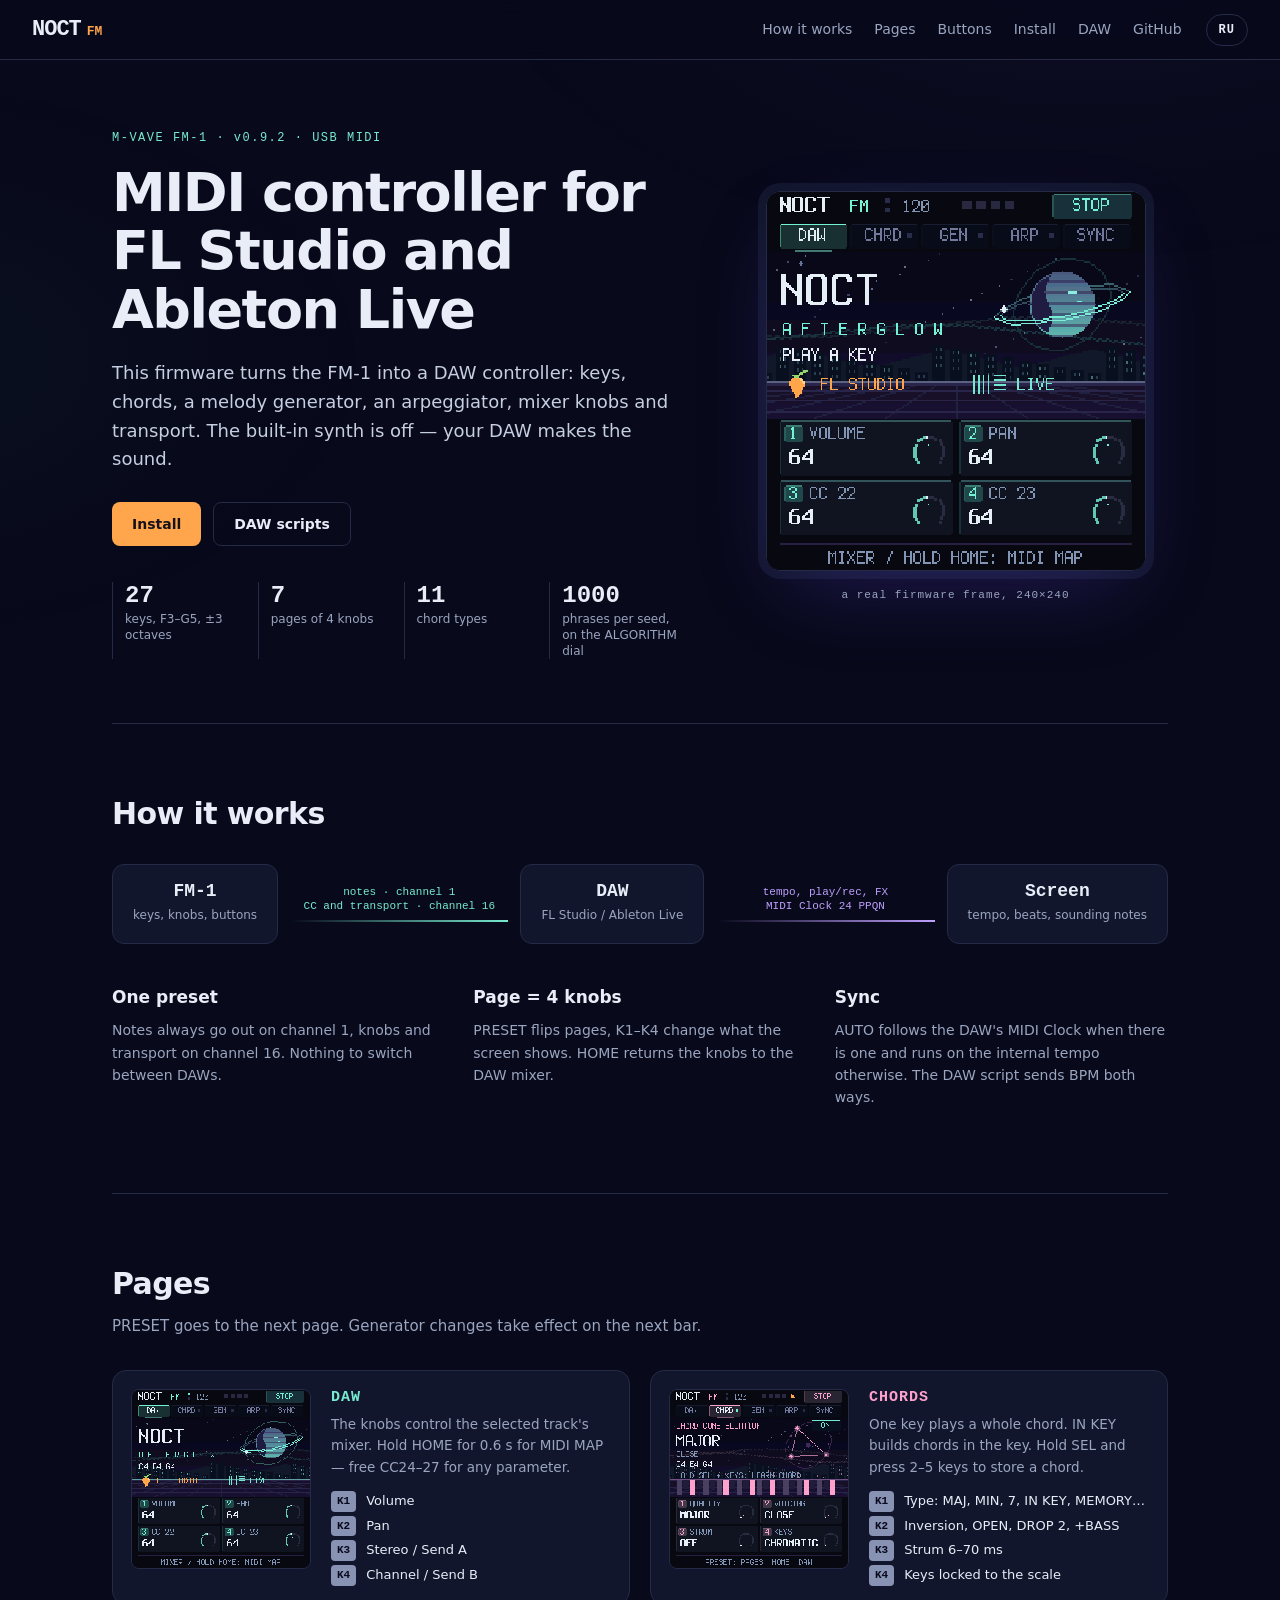
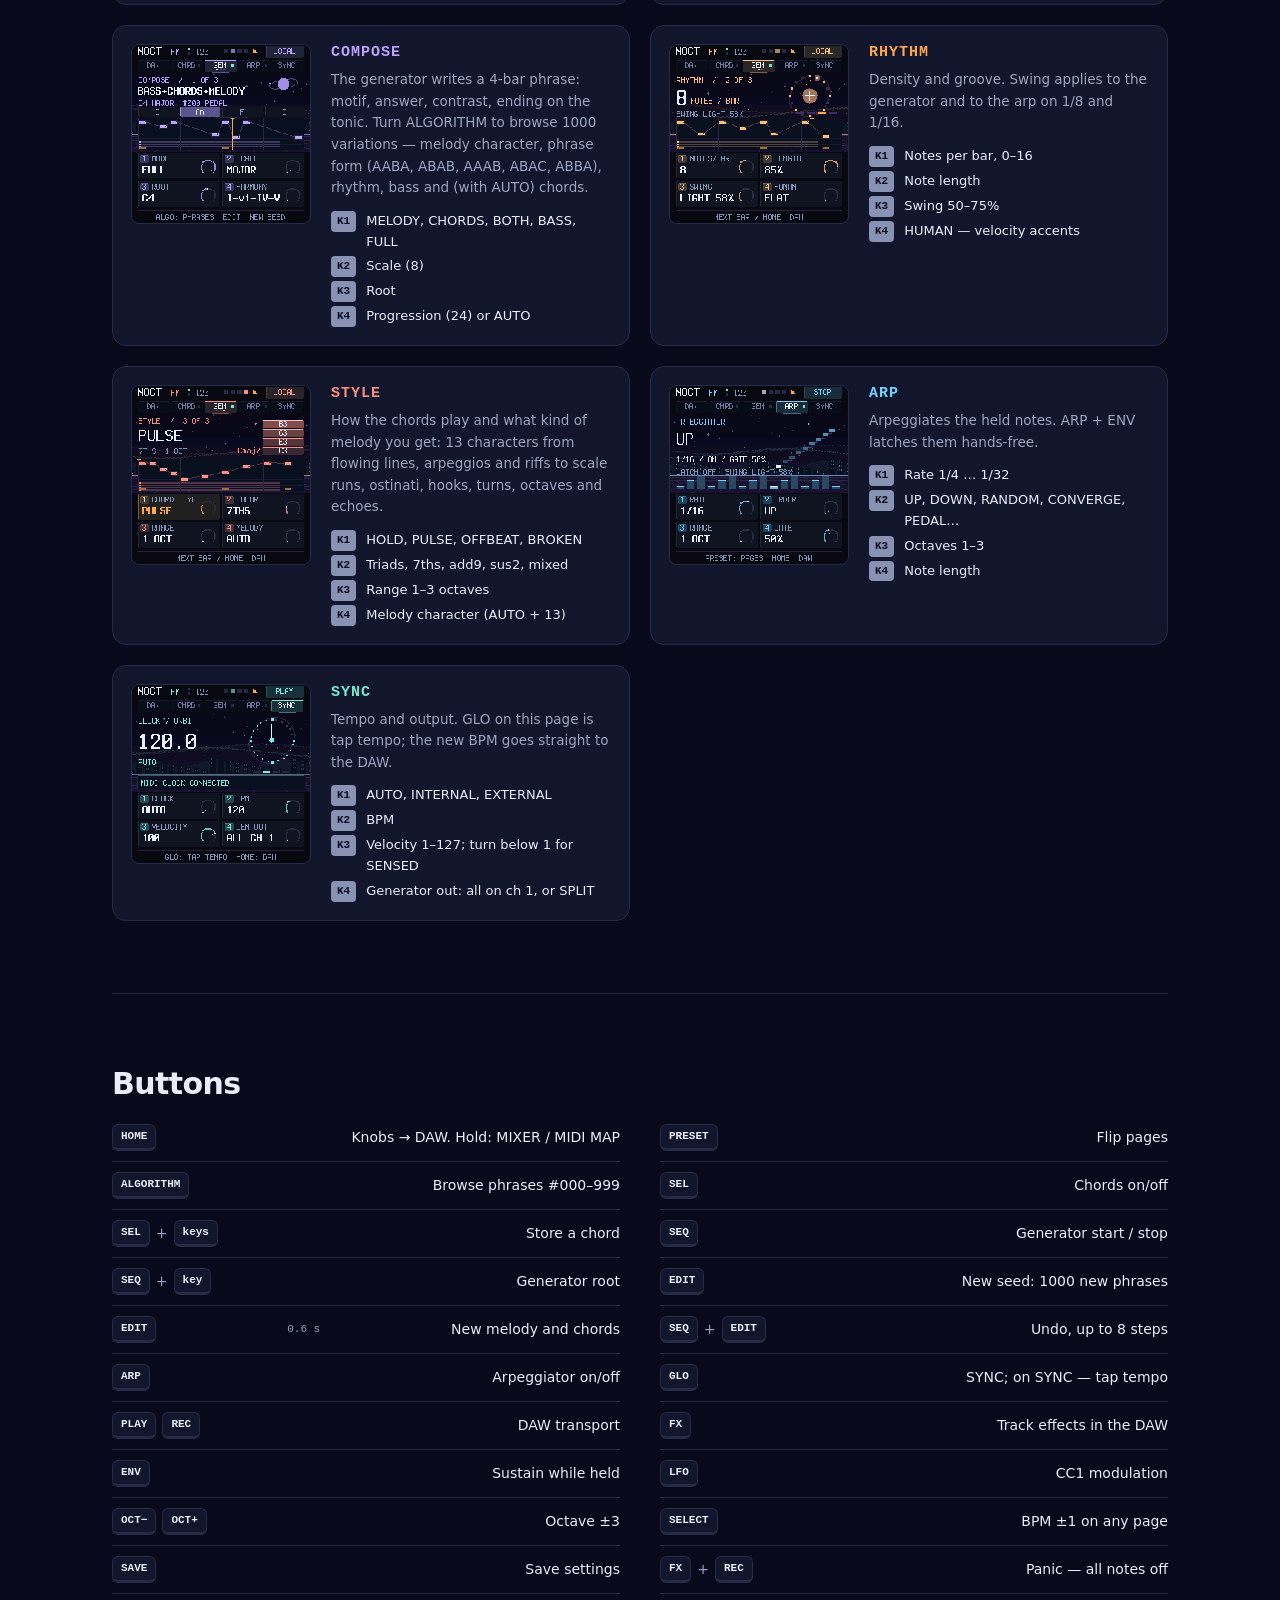
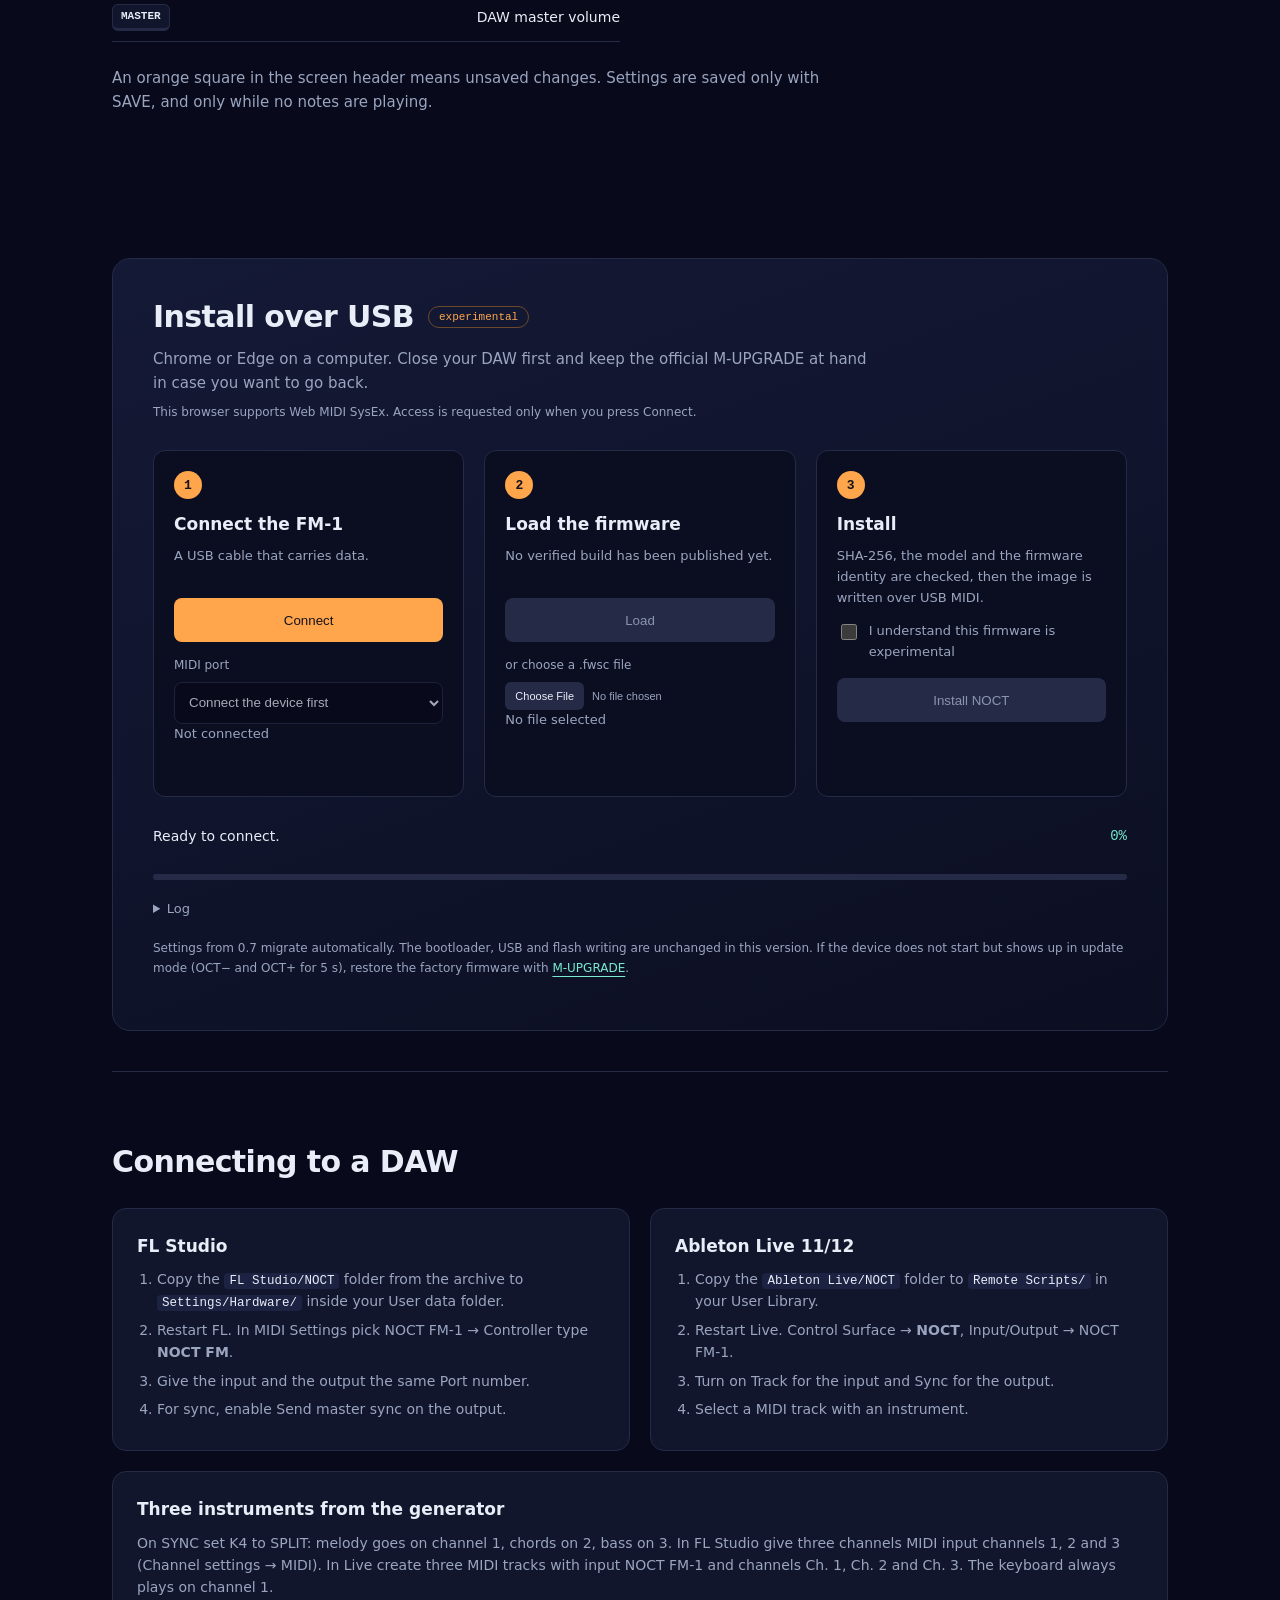
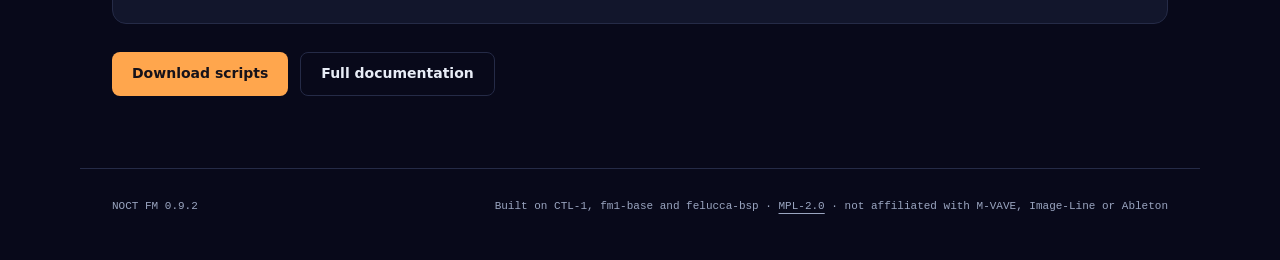
==== commit c9674229: "NOCT 0.9.2: improvement prompt, fuzzing and melodies that never stall docs/IMPROVE_PROMPT.md is a re" ====
--- a/site/index.html
+++ b/site/index.html
@@ -26,7 +26,7 @@
   <main>
     <section class="hero">
       <div>
-        <p class="tag">M-VAVE FM-1 · v0.9.1 · USB MIDI</p>
+        <p class="tag">M-VAVE FM-1 · v0.9.2 · USB MIDI</p>
         <h1 data-i18n="hero.title">MIDI controller for FL&nbsp;Studio and Ableton&nbsp;Live</h1>
         <p class="lead" data-i18n="hero.lead">This firmware turns the FM-1 into a DAW controller: keys, chords, a melody generator, an arpeggiator, mixer knobs and transport. The built-in synth is off — your DAW makes the sound.</p>
         <div class="cta"><a class="btn" href="#install" data-i18n="cta.install">Install</a><a class="btn ghost" href="./downloads/NOCT-DAW-scripts.zip" download data-i18n="cta.scripts">DAW scripts</a></div>
@@ -122,7 +122,7 @@
     </section>
   </main>
 
-  <footer><span>NOCT FM 0.9.1</span><span data-i18n="footer">Built on CTL-1, fm1-base and felucca-bsp · <a href="./LICENSE">MPL-2.0</a> · not affiliated with M-VAVE, Image-Line or Ableton</span></footer>
+  <footer><span>NOCT FM 0.9.2</span><span data-i18n="footer">Built on CTL-1, fm1-base and felucca-bsp · <a href="./LICENSE">MPL-2.0</a> · not affiliated with M-VAVE, Image-Line or Ableton</span></footer>
   <script type="module" src="./installer.js?v=3"></script>
 </body>
 </html>
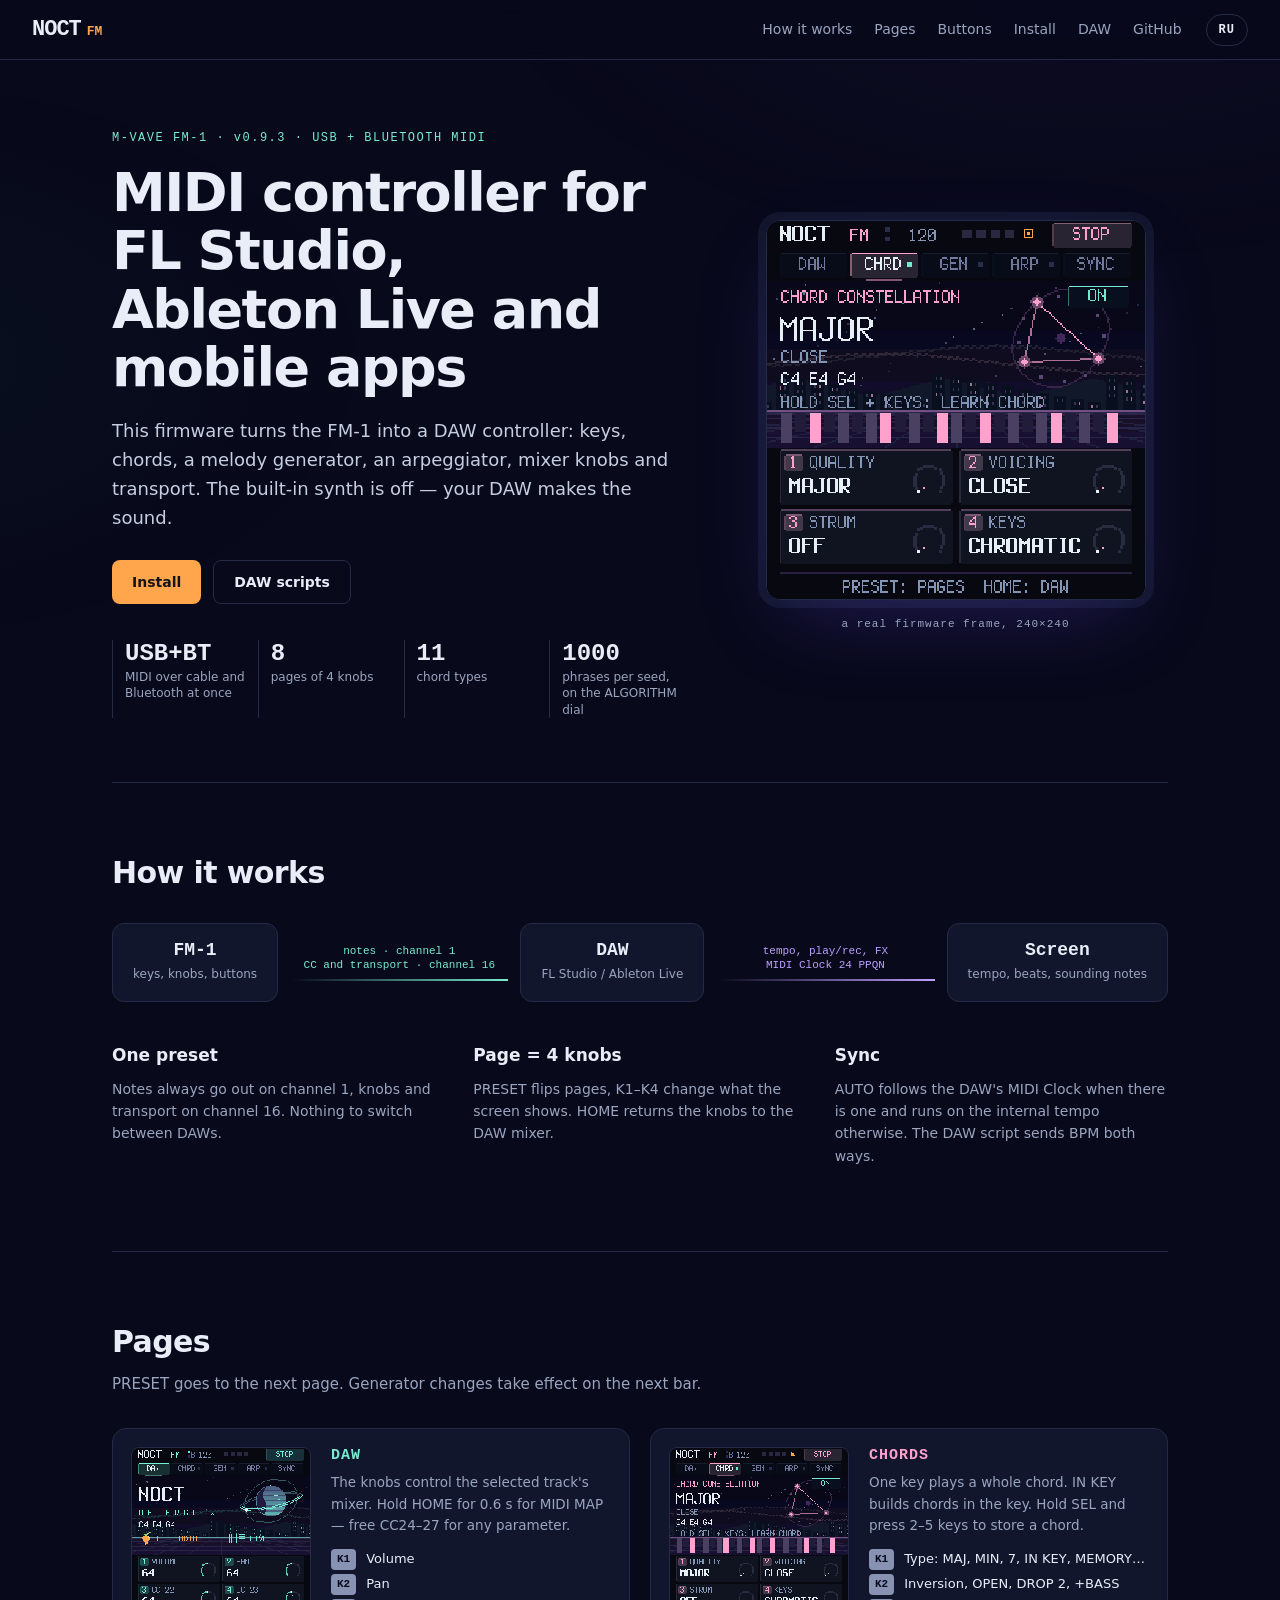
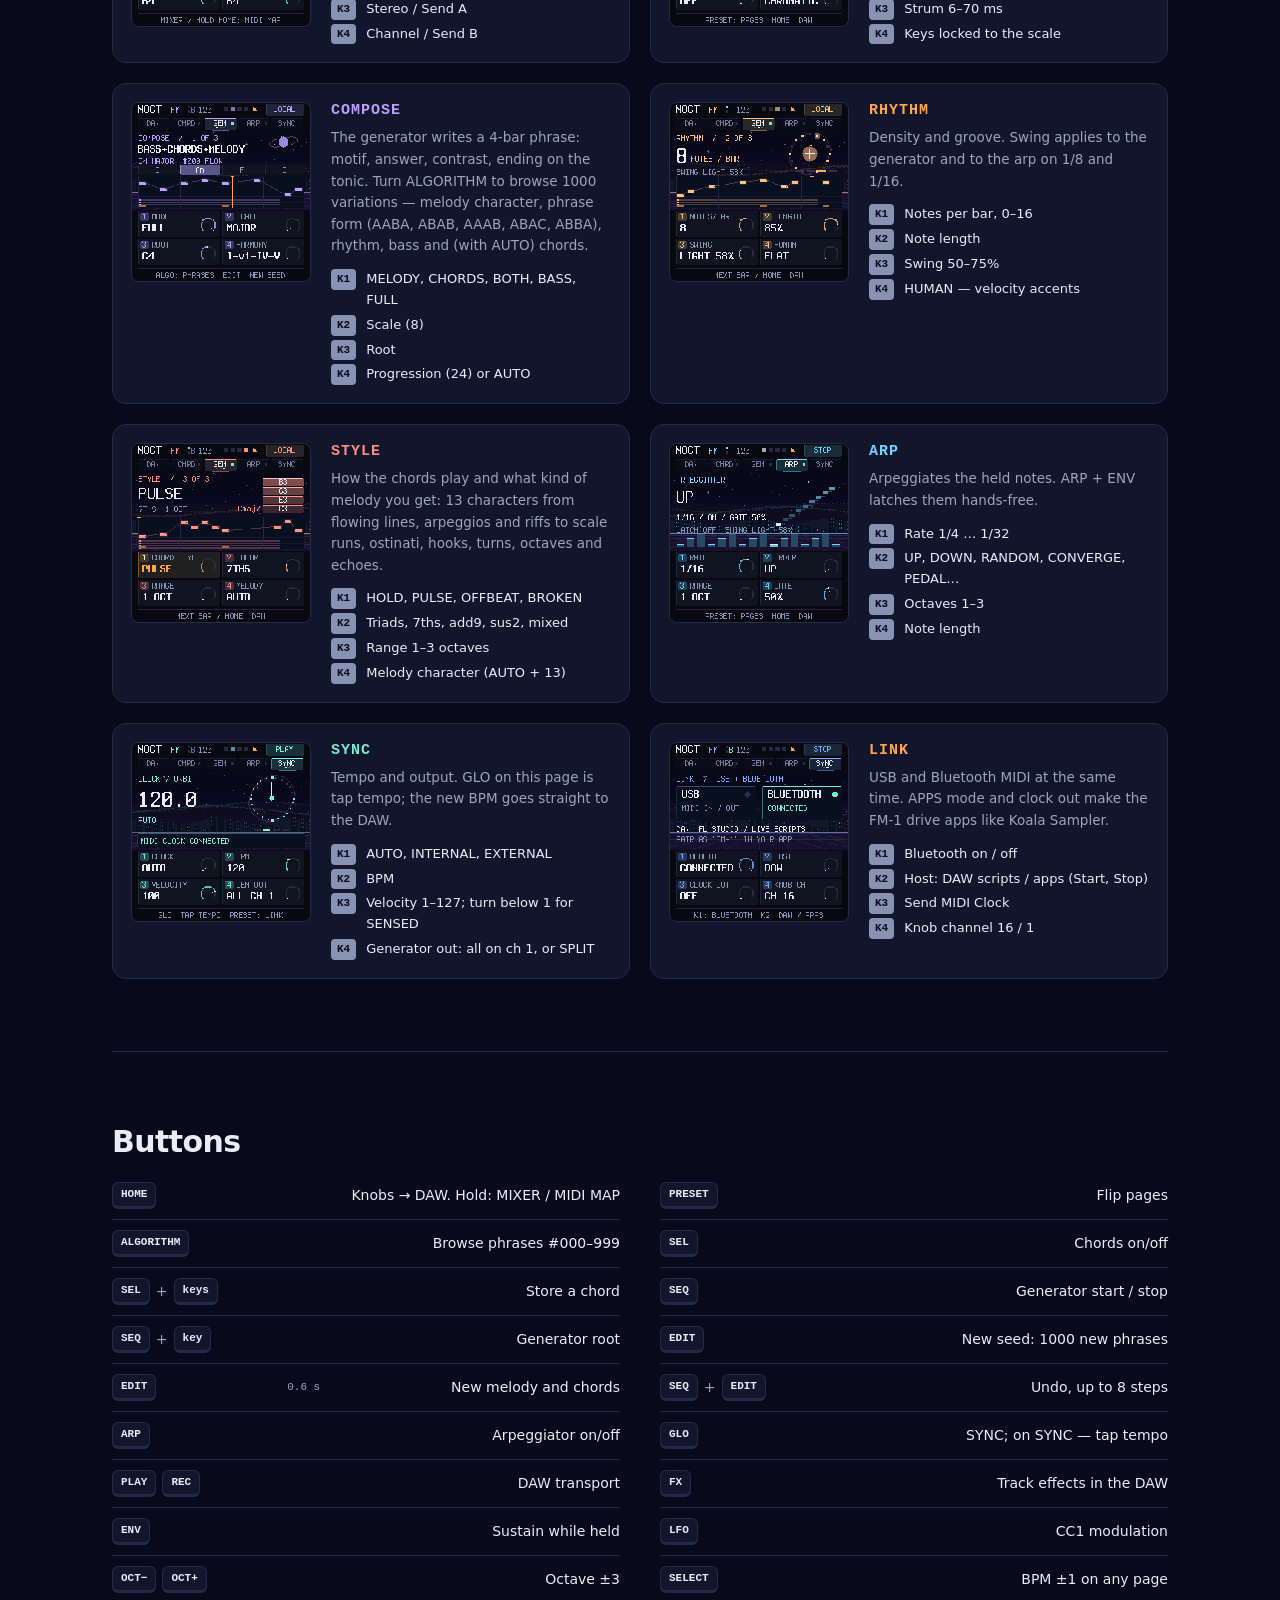
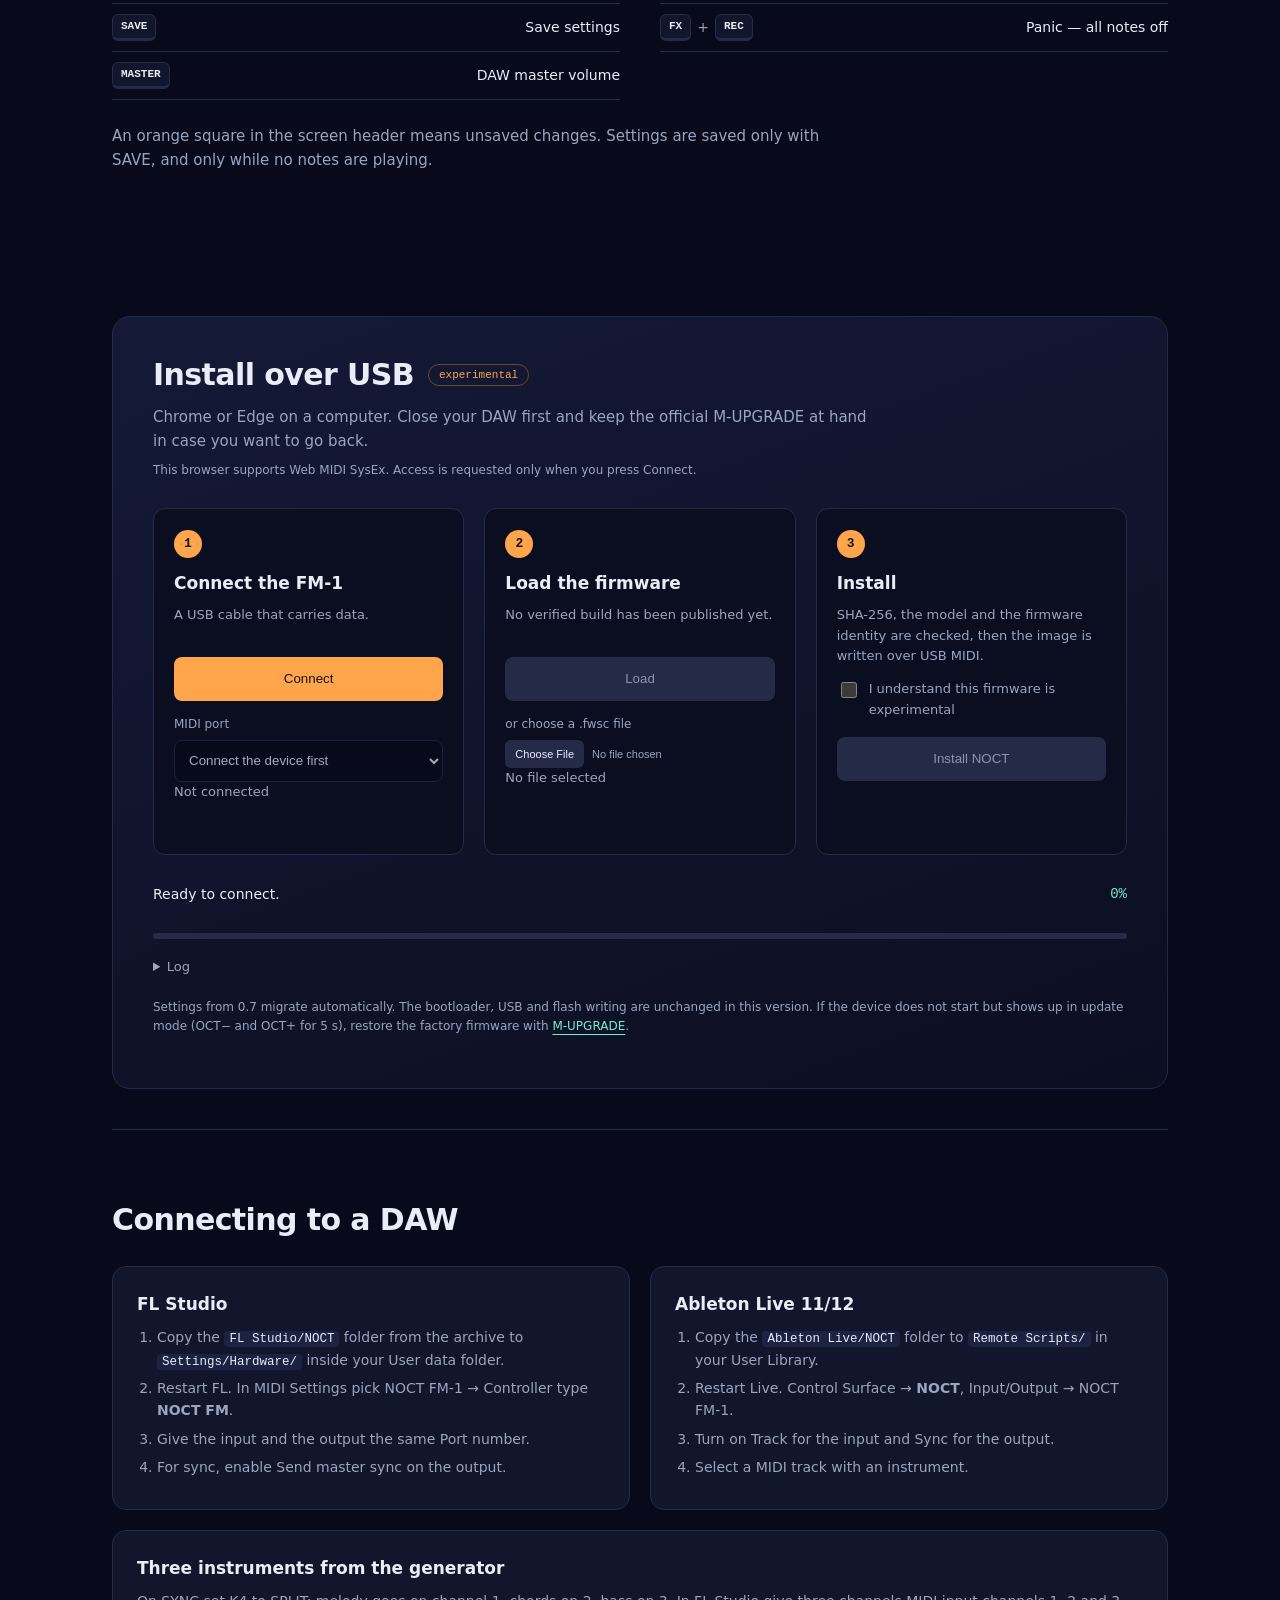
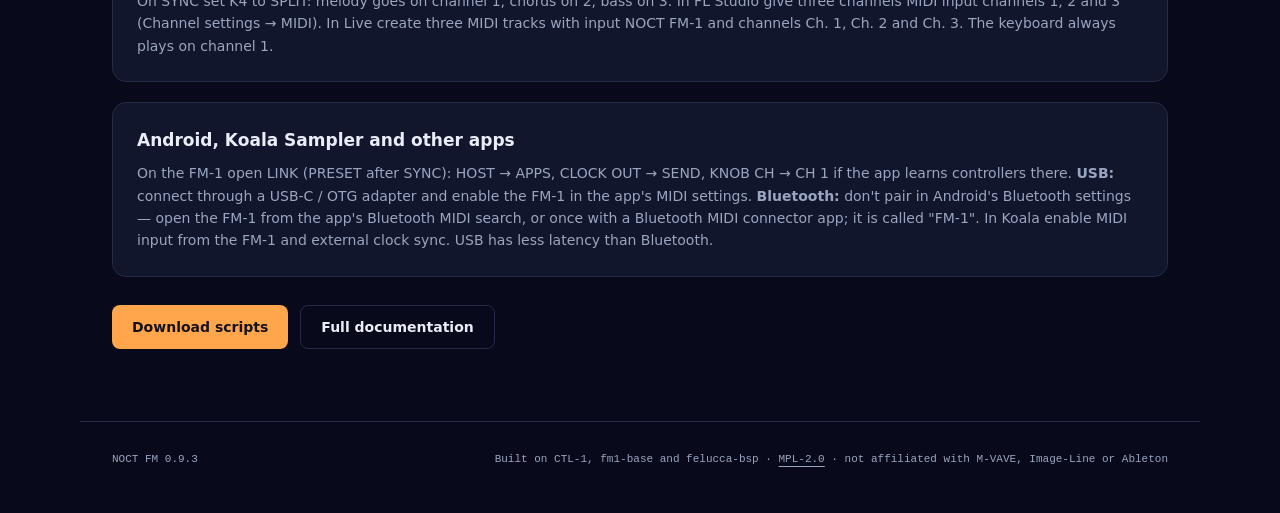
==== commit bb5994d6: "NOCT 0.9.3: Bluetooth MIDI with USB, and a mode for Android apps The device image is now built with " ====
--- a/site/index.html
+++ b/site/index.html
@@ -26,13 +26,13 @@
   <main>
     <section class="hero">
       <div>
-        <p class="tag">M-VAVE FM-1 · v0.9.2 · USB MIDI</p>
-        <h1 data-i18n="hero.title">MIDI controller for FL&nbsp;Studio and Ableton&nbsp;Live</h1>
+        <p class="tag">M-VAVE FM-1 · v0.9.3 · USB + BLUETOOTH MIDI</p>
+        <h1 data-i18n="hero.title">MIDI controller for FL&nbsp;Studio, Ableton&nbsp;Live and mobile apps</h1>
         <p class="lead" data-i18n="hero.lead">This firmware turns the FM-1 into a DAW controller: keys, chords, a melody generator, an arpeggiator, mixer knobs and transport. The built-in synth is off — your DAW makes the sound.</p>
         <div class="cta"><a class="btn" href="#install" data-i18n="cta.install">Install</a><a class="btn ghost" href="./downloads/NOCT-DAW-scripts.zip" download data-i18n="cta.scripts">DAW scripts</a></div>
         <ul class="facts">
-          <li><b>27</b><span data-i18n="fact.keys">keys, F3–G5, ±3 octaves</span></li>
-          <li><b>7</b><span data-i18n="fact.pages">pages of 4 knobs</span></li>
+          <li><b>USB+BT</b><span data-i18n="fact.ports">MIDI over cable and Bluetooth at once</span></li>
+          <li><b>8</b><span data-i18n="fact.pages">pages of 4 knobs</span></li>
           <li><b>11</b><span data-i18n="fact.chords">chord types</span></li>
           <li><b>1000</b><span data-i18n="fact.phrases">phrases per seed, on the ALGORITHM dial</span></li>
         </ul>
@@ -67,6 +67,7 @@
         <article><img src="./screens/style.png" width="240" height="240" alt="STYLE page" loading="lazy"><div><h3>STYLE</h3><p data-i18n="p.style">How the chords play and what kind of melody you get: 13 characters from flowing lines, arpeggios and riffs to scale runs, ostinati, hooks, turns, octaves and echoes.</p><dl><dt>K1</dt><dd>HOLD, PULSE, OFFBEAT, BROKEN</dd><dt>K2</dt><dd data-i18n="p.style2">Triads, 7ths, add9, sus2, mixed</dd><dt>K3</dt><dd data-i18n="p.style3">Range 1–3 octaves</dd><dt>K4</dt><dd data-i18n="p.style4">Melody character (AUTO + 13)</dd></dl></div></article>
         <article><img src="./screens/arp.png" width="240" height="240" alt="ARP page" loading="lazy"><div><h3>ARP</h3><p data-i18n="p.arp">Arpeggiates the held notes. ARP + ENV latches them hands-free.</p><dl><dt>K1</dt><dd data-i18n="p.arp1">Rate 1/4 … 1/32</dd><dt>K2</dt><dd>UP, DOWN, RANDOM, CONVERGE, PEDAL…</dd><dt>K3</dt><dd data-i18n="p.arp3">Octaves 1–3</dd><dt>K4</dt><dd data-i18n="p.arp4">Note length</dd></dl></div></article>
         <article><img src="./screens/sync.png" width="240" height="240" alt="SYNC page" loading="lazy"><div><h3>SYNC</h3><p data-i18n="p.sync">Tempo and output. GLO on this page is tap tempo; the new BPM goes straight to the DAW.</p><dl><dt>K1</dt><dd>AUTO, INTERNAL, EXTERNAL</dd><dt>K2</dt><dd>BPM</dd><dt>K3</dt><dd data-i18n="p.sync3">Velocity 1–127; turn below 1 for SENSED</dd><dt>K4</dt><dd data-i18n="p.sync4">Generator out: all on ch 1, or SPLIT</dd></dl></div></article>
+        <article><img src="./screens/link.png" width="240" height="240" alt="LINK page" loading="lazy"><div><h3>LINK</h3><p data-i18n="p.link">USB and Bluetooth MIDI at the same time. APPS mode and clock out make the FM-1 drive apps like Koala Sampler.</p><dl><dt>K1</dt><dd data-i18n="p.link1">Bluetooth on / off</dd><dt>K2</dt><dd data-i18n="p.link2">Host: DAW scripts / apps (Start, Stop)</dd><dt>K3</dt><dd data-i18n="p.link3">Send MIDI Clock</dd><dt>K4</dt><dd data-i18n="p.link4">Knob channel 16 / 1</dd></dl></div></article>
       </div>
     </section>
 
@@ -118,11 +119,12 @@
         <div class="card"><h3>Ableton Live 11/12</h3><ol data-i18n="daw.live"><li>Copy the <code>Ableton Live/NOCT</code> folder to <code>Remote Scripts/</code> in your User Library.</li><li>Restart Live. Control Surface → <b>NOCT</b>, Input/Output → NOCT FM-1.</li><li>Turn on Track for the input and Sync for the output.</li><li>Select a MIDI track with an instrument.</li></ol></div>
       </div>
       <div class="card split"><h3 data-i18n="daw.splitt">Three instruments from the generator</h3><p data-i18n="daw.split">On SYNC set K4 to SPLIT: melody goes on channel 1, chords on 2, bass on 3. In FL Studio give three channels MIDI input channels 1, 2 and 3 (Channel settings → MIDI). In Live create three MIDI tracks with input NOCT FM-1 and channels Ch. 1, Ch. 2 and Ch. 3. The keyboard always plays on channel 1.</p></div>
+      <div class="card split"><h3 data-i18n="daw.appst">Android, Koala Sampler and other apps</h3><p data-i18n="daw.apps">On the FM-1 open LINK (PRESET after SYNC): HOST → APPS, CLOCK OUT → SEND, KNOB CH → CH 1 if the app learns controllers there. <b>USB:</b> connect through a USB-C / OTG adapter and enable the FM-1 in the app's MIDI settings. <b>Bluetooth:</b> don't pair in Android's Bluetooth settings — open the FM-1 from the app's Bluetooth MIDI search, or once with a Bluetooth MIDI connector app; it is called "FM-1". In Koala enable MIDI input from the FM-1 and external clock sync. USB has less latency than Bluetooth.</p></div>
       <div class="cta"><a class="btn" href="./downloads/NOCT-DAW-scripts.zip" download data-i18n="daw.scripts">Download scripts</a><a class="btn ghost" href="https://github.com/Joolo09/noct-fm#readme" data-i18n="daw.docs">Full documentation</a></div>
     </section>
   </main>
 
-  <footer><span>NOCT FM 0.9.2</span><span data-i18n="footer">Built on CTL-1, fm1-base and felucca-bsp · <a href="./LICENSE">MPL-2.0</a> · not affiliated with M-VAVE, Image-Line or Ableton</span></footer>
+  <footer><span>NOCT FM 0.9.3</span><span data-i18n="footer">Built on CTL-1, fm1-base and felucca-bsp · <a href="./LICENSE">MPL-2.0</a> · not affiliated with M-VAVE, Image-Line or Ableton</span></footer>
   <script type="module" src="./installer.js?v=3"></script>
 </body>
 </html>
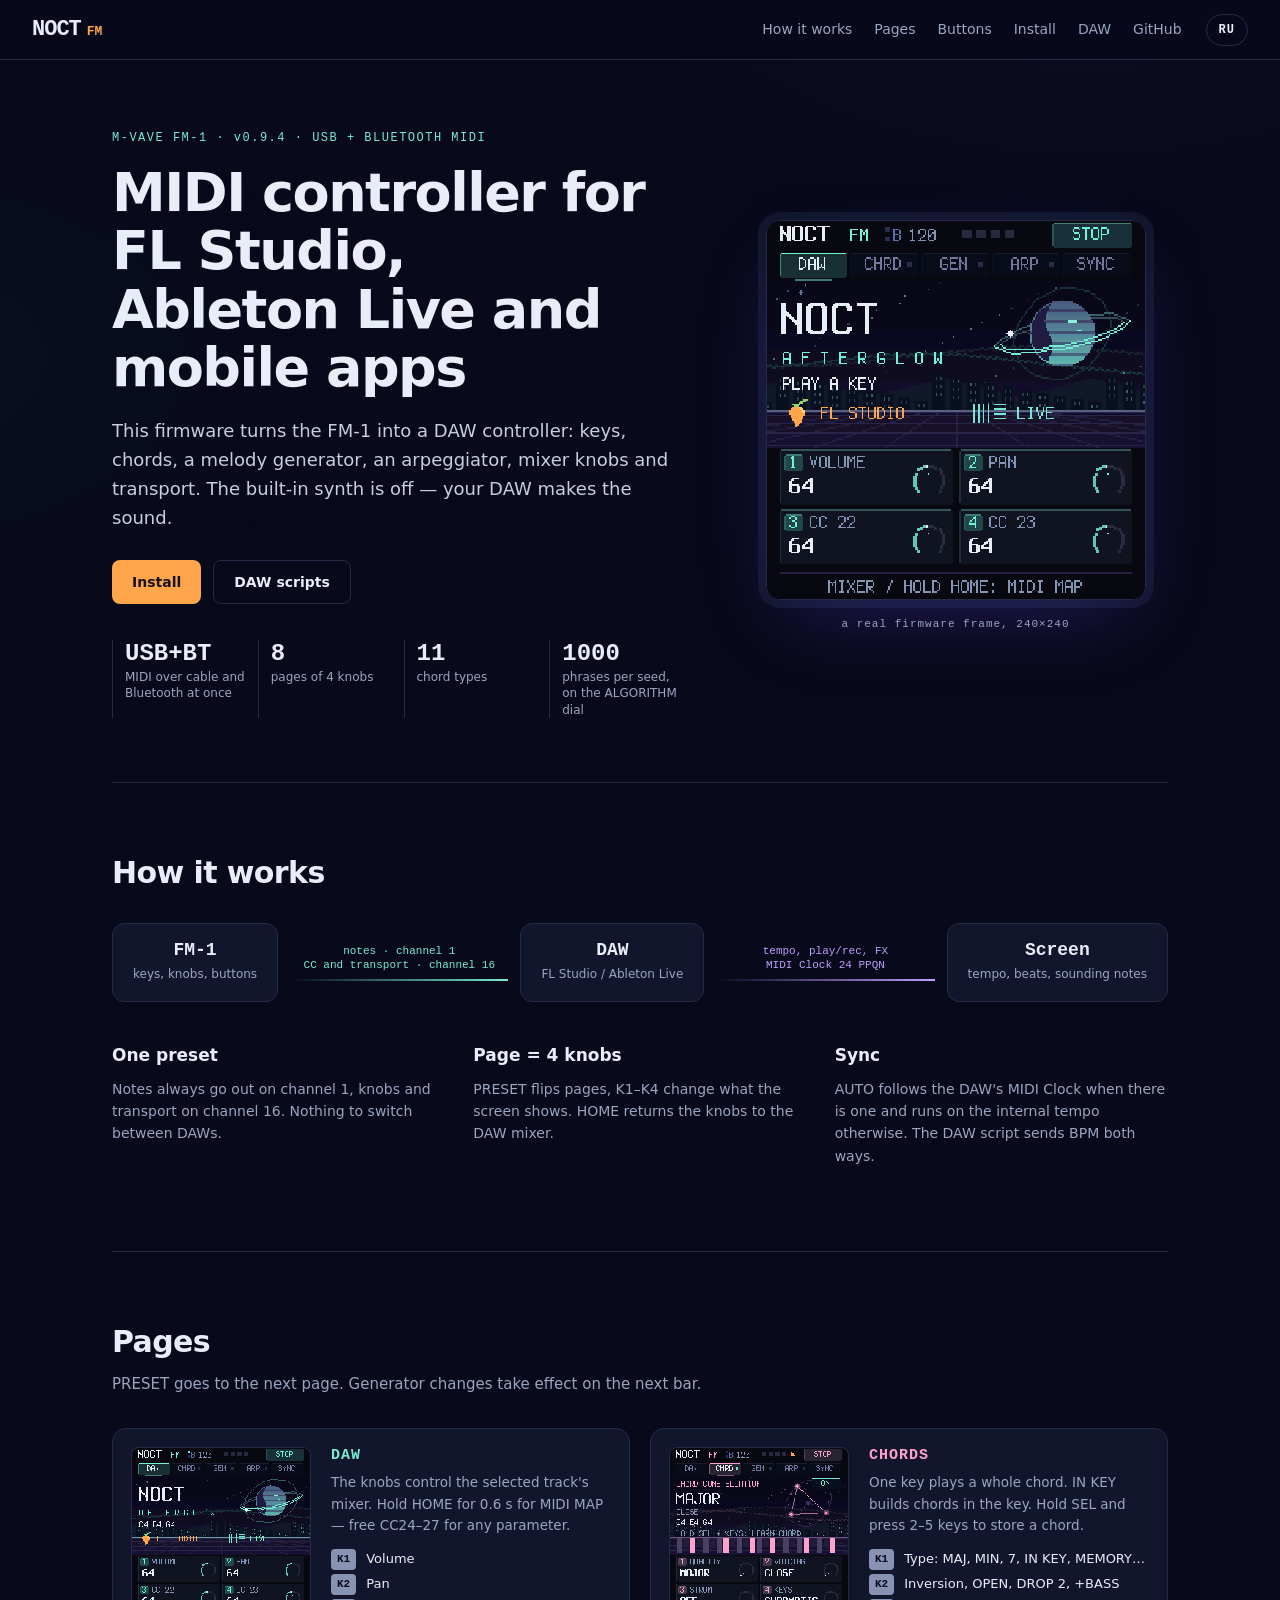
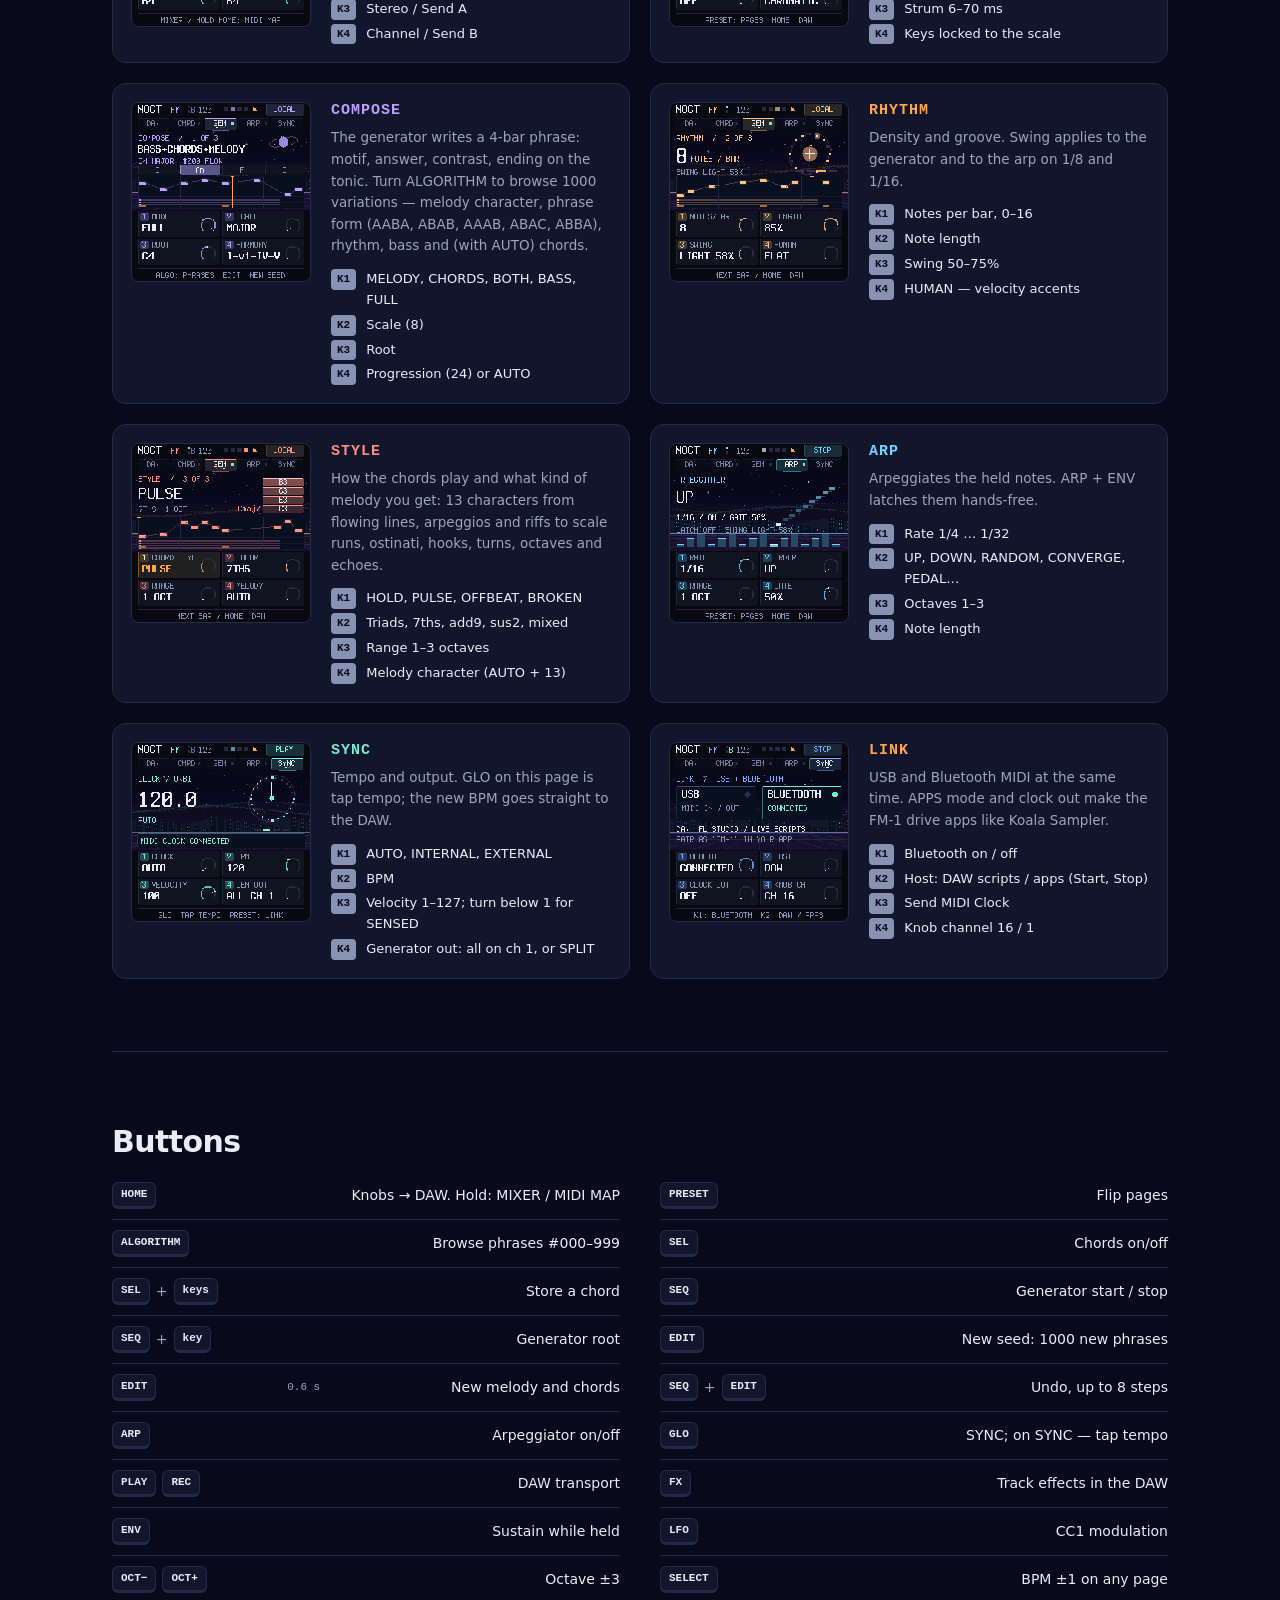
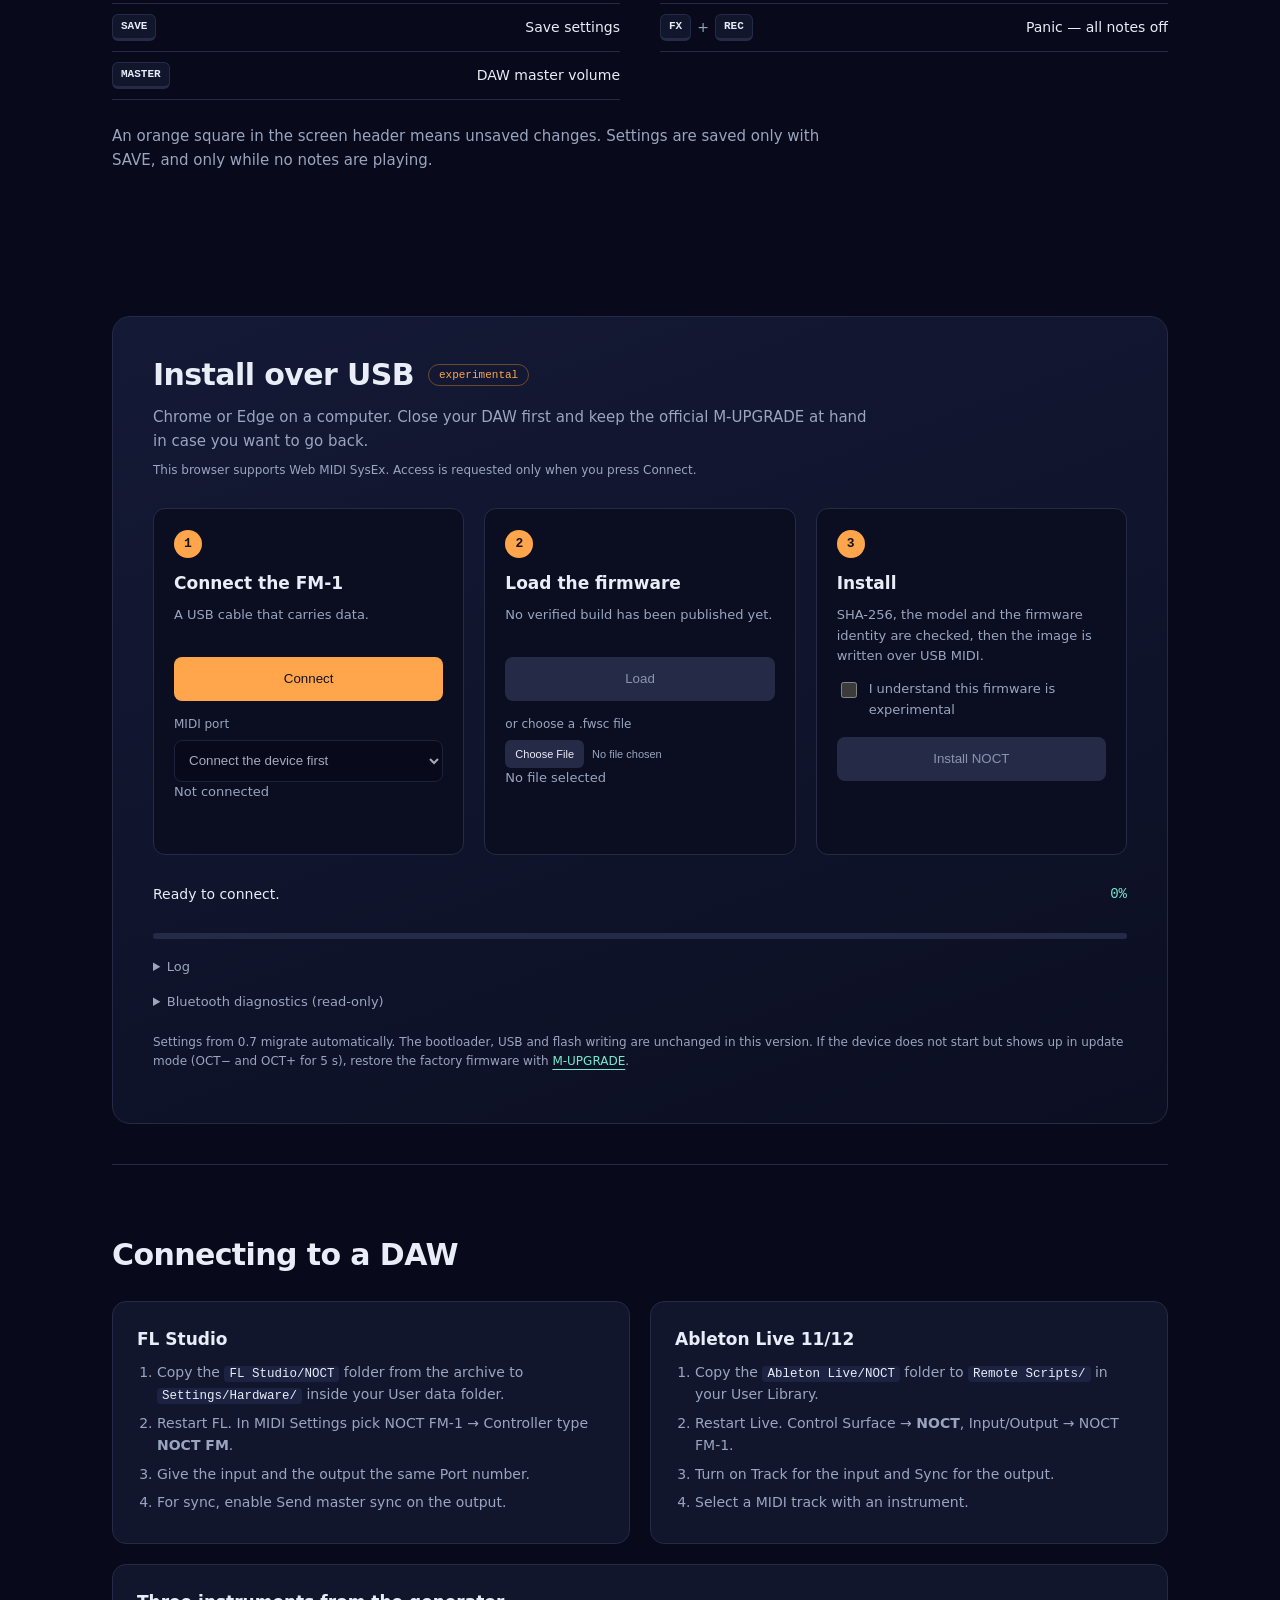
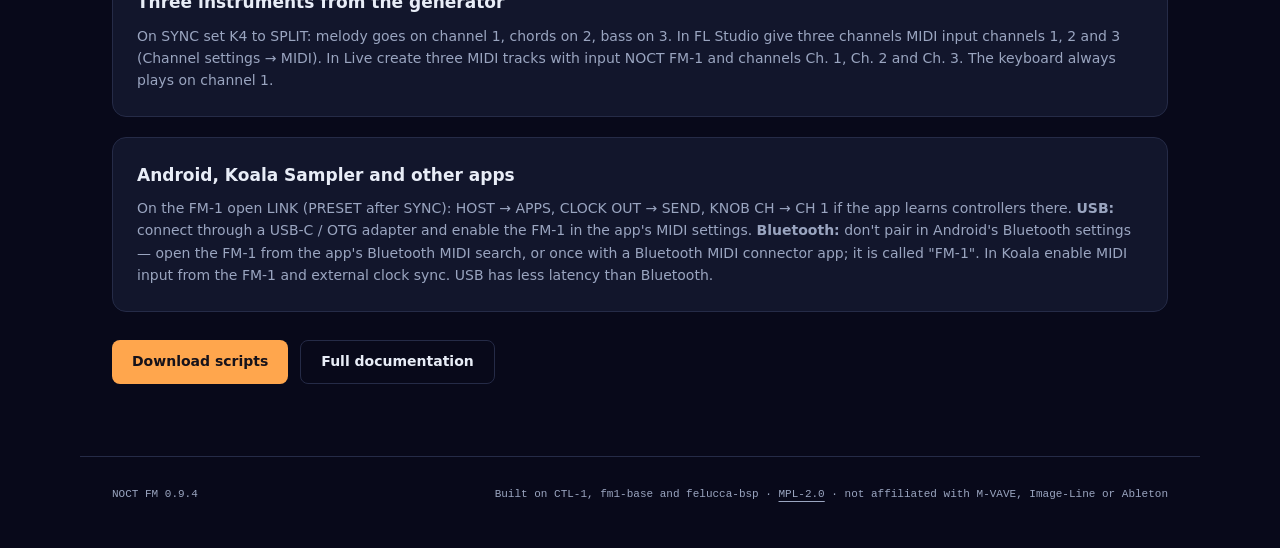
==== commit 91353870: "NOCT 0.9.4: Bluetooth diagnosis on the screen and on the site WAITING means the FM-1 has no Bluetoot" ====
--- a/site/index.html
+++ b/site/index.html
@@ -26,7 +26,7 @@
   <main>
     <section class="hero">
       <div>
-        <p class="tag">M-VAVE FM-1 · v0.9.3 · USB + BLUETOOTH MIDI</p>
+        <p class="tag">M-VAVE FM-1 · v0.9.4 · USB + BLUETOOTH MIDI</p>
         <h1 data-i18n="hero.title">MIDI controller for FL&nbsp;Studio, Ableton&nbsp;Live and mobile apps</h1>
         <p class="lead" data-i18n="hero.lead">This firmware turns the FM-1 into a DAW controller: keys, chords, a melody generator, an arpeggiator, mixer knobs and transport. The built-in synth is off — your DAW makes the sound.</p>
         <div class="cta"><a class="btn" href="#install" data-i18n="cta.install">Install</a><a class="btn ghost" href="./downloads/NOCT-DAW-scripts.zip" download data-i18n="cta.scripts">DAW scripts</a></div>
@@ -108,7 +108,7 @@
         <article><span class="n">2</span><h3 data-i18n="inst.2t">Load the firmware</h3><p id="build">Checking the build…</p><button id="load" disabled data-i18n="inst.load">Load</button><label for="file" class="small" data-i18n="inst.file">or choose a .fwsc file</label><input id="file" type="file" accept=".fwsc" disabled><p id="package" class="small">No file selected</p></article>
         <article><span class="n">3</span><h3 data-i18n="inst.3t">Install</h3><p data-i18n="inst.3">SHA-256, the model and the firmware identity are checked, then the image is written over USB MIDI.</p><label class="ack"><input id="ack" type="checkbox"> <span data-i18n="inst.ack">I understand this firmware is experimental</span></label><button id="install" disabled data-i18n="inst.go">Install NOCT</button></article>
       </div>
-      <div class="status"><div class="line"><p id="status" role="status" aria-live="polite">Ready to connect.</p><span id="percent">0%</span></div><progress id="progress" max="100" value="0" aria-label="Install progress"></progress><p id="error" role="alert"></p><details><summary data-i18n="inst.log">Log</summary><pre id="log">NOCT FM installer ready.</pre><button id="save-log" class="secondary" data-i18n="inst.savelog">Download log</button></details></div>
+      <div class="status"><div class="line"><p id="status" role="status" aria-live="polite">Ready to connect.</p><span id="percent">0%</span></div><progress id="progress" max="100" value="0" aria-label="Install progress"></progress><p id="error" role="alert"></p><details><summary data-i18n="inst.log">Log</summary><pre id="log">NOCT FM installer ready.</pre><button id="save-log" class="secondary" data-i18n="inst.savelog">Download log</button></details><details id="diag"><summary data-i18n="diag.title">Bluetooth diagnostics (read-only)</summary><p class="small" data-i18n="diag.sub">Connect the FM-1 over USB above, then read its Bluetooth log. Nothing is written to the device.</p><button id="read-log" class="secondary" disabled data-i18n="diag.read">Read the Bluetooth log</button><p id="diag-hint" class="small"></p><pre id="device-log"></pre></details></div>
       <p class="small" data-i18n="inst.note">Settings from 0.7 migrate automatically. The bootloader, USB and flash writing are unchanged in this version. If the device does not start but shows up in update mode (OCT− and OCT+ for 5 s), restore the factory firmware with <a href="https://www.m-vave.com/product?id=fm-1" target="_blank" rel="noopener">M-UPGRADE</a>.</p>
     </section>
 
@@ -124,7 +124,7 @@
     </section>
   </main>
 
-  <footer><span>NOCT FM 0.9.3</span><span data-i18n="footer">Built on CTL-1, fm1-base and felucca-bsp · <a href="./LICENSE">MPL-2.0</a> · not affiliated with M-VAVE, Image-Line or Ableton</span></footer>
-  <script type="module" src="./installer.js?v=3"></script>
+  <footer><span>NOCT FM 0.9.4</span><span data-i18n="footer">Built on CTL-1, fm1-base and felucca-bsp · <a href="./LICENSE">MPL-2.0</a> · not affiliated with M-VAVE, Image-Line or Ableton</span></footer>
+  <script type="module" src="./installer.js?v=4"></script>
 </body>
 </html>
